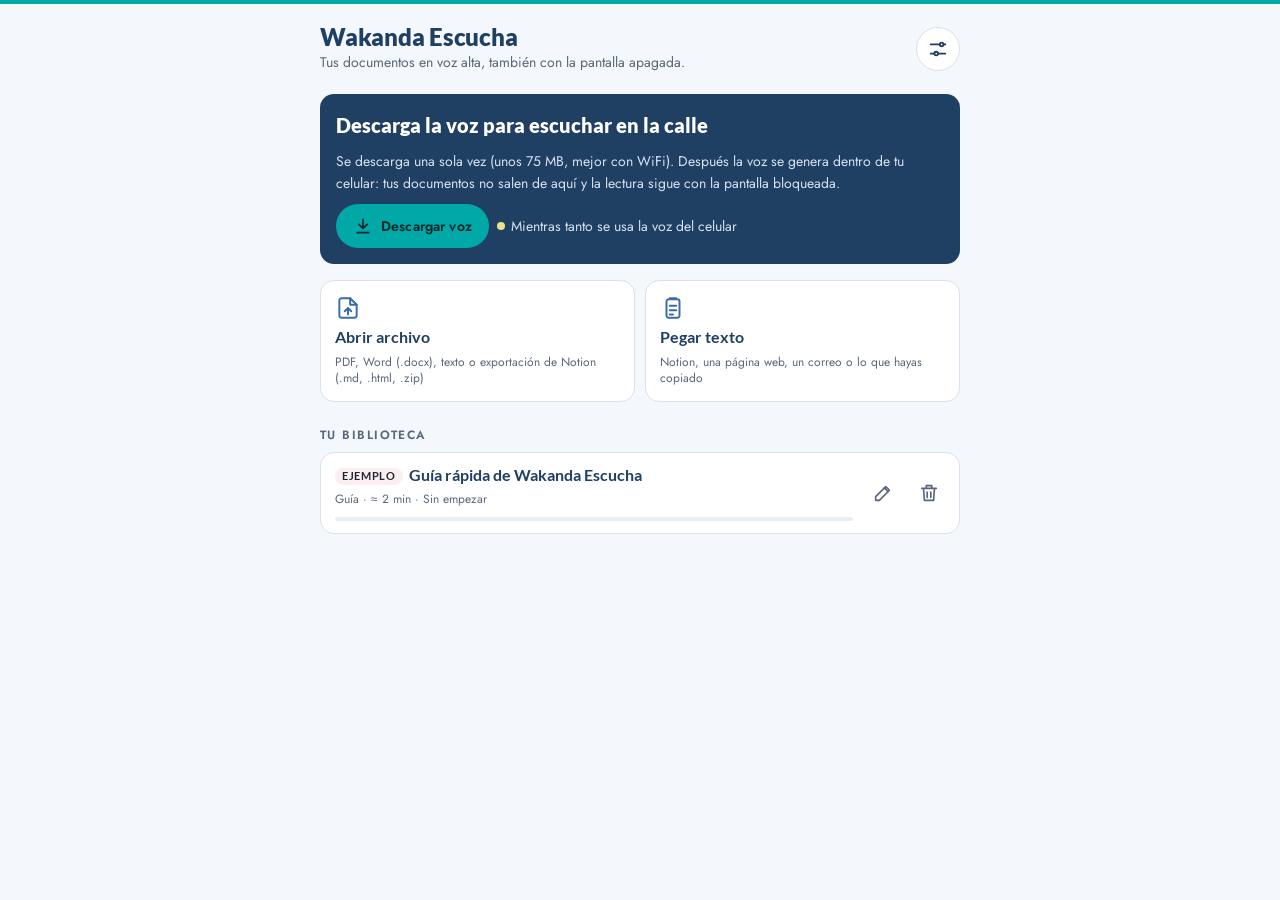
==== index.html @ e3080732 "Cambiar el nombre de los documentos Botón de lápiz en cada documento de la biblioteca y en el título" ====
<!doctype html>
<html lang="es">
<head>
<meta charset="utf-8">
<meta name="viewport" content="width=device-width,initial-scale=1,viewport-fit=cover">
<title>Wakanda Escucha</title>
<meta name="description" content="Escucha en voz alta tus PDF, Word, páginas de Notion y textos, también con la pantalla bloqueada.">
<meta name="theme-color" content="#1f3f63">
<link rel="manifest" href="manifest.webmanifest">
<link rel="icon" href="iconos/favicon-64.png" type="image/png">
<link rel="apple-touch-icon" href="iconos/apple-touch-icon.png">
<meta name="apple-mobile-web-app-capable" content="yes">
<meta name="mobile-web-app-capable" content="yes">
<meta name="apple-mobile-web-app-title" content="Escucha">
<meta name="apple-mobile-web-app-status-bar-style" content="default">
<link rel="stylesheet" href="fuentes/fuentes.css">
<style>:root{padding-top:env(safe-area-inset-top,0px);padding-bottom:env(safe-area-inset-bottom,0px)}body{margin:0}img{max-width:100%}[hidden]{display:none!important}</style>
</head>
<body>
<style>
/* Layout: una sola columna de lectura (máx. 42rem); el reproductor queda fijo abajo como en una app de pódcast,
   y la franja turquesa de 4 px de Wakanda marca el borde superior. */
:root {
  --azul: #3b6ca7;
  --azul-hondo: #1f3f63;
  --turquesa: #00a8a8;
  --rosa: #ecb2c0;
  --arena: #e7e38a;
  --fondo: #f4f7fb;
  --superficie: #ffffff;
  --superficie-2: #e8eef6;
  --texto: #1d2733;
  --texto-2: #586779;
  --titulo: #1f3f63;
  --enlace: #2d5a8a;
  --acento-texto: #00706f;
  --borde: #d8e1ec;
  --resalte: #ede587;
  --resalte-texto: #1d2733;
  --nota: #fbeef1;
  --peligro: #b83227;
  --sobre-marca: #ffffff;
  --sombra: 0 10px 30px rgba(31, 63, 99, 0.14);
  --f-titulo: "Lato", "Helvetica Neue", Arial, sans-serif;
  --f-texto: "Jost", "Century Gothic", "Questrial", "Helvetica Neue", Arial, sans-serif;
  --t-xs: 0.75rem;
  --t-sm: 0.875rem;
  --t-base: 1rem;
  --t-lectura: 1.125rem;
  --t-h3: 1.25rem;
  --t-h2: 1.5rem;
  --t-h1: 2rem;
  --radio: 14px;
}
@media (prefers-color-scheme: dark) {
  :root:not([data-theme="light"]) {
    --azul: #4f80bb;
    --azul-hondo: #0d1826;
    --turquesa: #22bdbd;
    --fondo: #0f1a27;
    --superficie: #172538;
    --superficie-2: #20334b;
    --texto: #e6edf5;
    --texto-2: #9fb1c5;
    --titulo: #c3d3e6;
    --enlace: #9fc0e8;
    --acento-texto: #6fdada;
    --borde: #2a3d56;
    --resalte: #5a5620;
    --resalte-texto: #fffbe0;
    --nota: #3a2630;
    --peligro: #ff8b7d;
    --sombra: 0 10px 30px rgba(0, 0, 0, 0.45);
    color-scheme: dark;
  }
}
:root[data-theme="dark"] {
  --azul: #4f80bb;
  --azul-hondo: #0d1826;
  --turquesa: #22bdbd;
  --fondo: #0f1a27;
  --superficie: #172538;
  --superficie-2: #20334b;
  --texto: #e6edf5;
  --texto-2: #9fb1c5;
  --titulo: #c3d3e6;
  --enlace: #9fc0e8;
  --acento-texto: #6fdada;
  --borde: #2a3d56;
  --resalte: #5a5620;
  --resalte-texto: #fffbe0;
  --nota: #3a2630;
  --peligro: #ff8b7d;
  --sombra: 0 10px 30px rgba(0, 0, 0, 0.45);
  color-scheme: dark;
}

* { box-sizing: border-box; }
[hidden] { display: none !important; }
html, body { min-height: 100%; }
body {
  background: var(--fondo);
  color: var(--texto);
  font-family: var(--f-texto);
  font-size: var(--t-base);
  line-height: 1.55;
  -webkit-text-size-adjust: 100%;
}
button, input, select, textarea { font: inherit; color: inherit; }
button { cursor: pointer; }
:focus-visible { outline: 3px solid var(--turquesa); outline-offset: 2px; }
.franja { height: 4px; background: var(--turquesa); }

.marco { max-width: 42rem; margin: 0 auto; padding-inline: 16px; }

/* Encabezado */
.cabeza { display: flex; align-items: center; gap: 12px; padding-block: 20px 8px; }
.cabeza h1 { margin: 0; font-family: var(--f-titulo); font-weight: 900; font-size: var(--t-h2); color: var(--titulo); letter-spacing: -0.01em; line-height: 1.1; }
.cabeza p { margin: 2px 0 0; color: var(--texto-2); font-size: var(--t-sm); }
.cabeza .crece { flex: 1; min-width: 0; }
.icono-btn { display: inline-grid; place-items: center; width: 44px; height: 44px; border-radius: 50%; border: 1px solid var(--borde); background: var(--superficie); color: var(--titulo); flex: none; }
.icono-btn svg { width: 22px; height: 22px; }

/* Tarjeta de voz */
.voz { margin-block: 12px 4px; padding: 16px; border-radius: var(--radio); background: var(--azul-hondo); color: #ffffff; display: grid; gap: 10px; }
.voz h2 { margin: 0; font-family: var(--f-titulo); font-size: var(--t-h3); font-weight: 900; text-wrap: balance; }
.voz p { margin: 0; color: #d6e2f0; font-size: var(--t-sm); }
.voz .acciones { display: flex; flex-wrap: wrap; gap: 8px; align-items: center; }
.barra { height: 6px; border-radius: 3px; background: rgba(255, 255, 255, 0.18); overflow: hidden; }
.barra > i { display: block; height: 100%; width: 0; background: var(--turquesa); transition: width 0.2s; }
.estado-voz { display: inline-flex; align-items: center; gap: 6px; font-size: var(--t-sm); color: #d6e2f0; }
.punto { width: 8px; height: 8px; border-radius: 50%; background: var(--arena); flex: none; }
.punto.ok { background: #5ee0a0; }

/* Botones */
.btn { display: inline-flex; align-items: center; justify-content: center; gap: 8px; min-height: 44px; padding: 10px 16px; border-radius: 999px; border: 1px solid transparent; font-weight: 600; font-size: var(--t-sm); letter-spacing: 0.01em; }
.btn svg { width: 20px; height: 20px; flex: none; }
.btn-marca { background: var(--turquesa); color: #04282a; }
.btn-azul { background: var(--azul); color: var(--sobre-marca); }
.btn-borde { background: transparent; border-color: var(--borde); color: var(--texto); }
.voz .btn-borde { border-color: rgba(255, 255, 255, 0.35); color: #ffffff; }
.btn-peligro { background: transparent; border-color: var(--peligro); color: var(--peligro); }
.btn[disabled] { opacity: 0.55; cursor: default; }

/* Agregar */
.agregar { display: grid; grid-template-columns: 1fr 1fr; gap: 10px; margin-block: 16px; }
.agregar button { display: grid; gap: 4px; justify-items: start; text-align: left; padding: 14px; border-radius: var(--radio); border: 1px solid var(--borde); background: var(--superficie); min-width: 0; }
.agregar button svg { width: 26px; height: 26px; color: var(--azul); }
.agregar b { font-family: var(--f-titulo); font-size: var(--t-base); color: var(--titulo); }
.agregar span { font-size: var(--t-xs); color: var(--texto-2); line-height: 1.35; }

.rotulo { margin: 24px 0 8px; font-size: var(--t-xs); font-weight: 600; letter-spacing: 0.12em; text-transform: uppercase; color: var(--texto-2); }

/* Biblioteca */
.lista { list-style: none; margin: 0; padding: 0; display: grid; gap: 8px; padding-bottom: 32px; }
.doc { display: grid; grid-template-columns: 1fr auto; align-items: center; gap: 8px; background: var(--superficie); border: 1px solid var(--borde); border-radius: var(--radio); padding: 12px 8px 12px 14px; }
.doc .abrir { display: grid; gap: 4px; text-align: left; background: none; border: 0; padding: 0; min-width: 0; }
.doc .t { font-family: var(--f-titulo); font-weight: 700; color: var(--titulo); font-size: var(--t-base); line-height: 1.3; overflow-wrap: anywhere; }
.doc .m { font-size: var(--t-xs); color: var(--texto-2); font-variant-numeric: tabular-nums; }
.doc .progreso { height: 4px; border-radius: 2px; background: var(--superficie-2); overflow: hidden; margin-top: 4px; }
.doc .progreso > i { display: block; height: 100%; background: var(--turquesa); }
.chip { display: inline-block; font-size: 0.6875rem; font-weight: 600; letter-spacing: 0.06em; text-transform: uppercase; padding: 1px 7px; border-radius: 999px; background: var(--nota); color: var(--texto); margin-right: 6px; vertical-align: 1px; }
.acciones-doc { display: flex; gap: 2px; align-items: center; }
.acciones-doc .icono-btn { border: 0; background: transparent; color: var(--texto-2); }
.acciones-doc .si { font-size: var(--t-xs); padding: 6px 10px; min-height: 36px; }
.vacio { padding: 20px; text-align: center; color: var(--texto-2); border: 1px dashed var(--borde); border-radius: var(--radio); }

/* Lector */
.barra-lector { position: sticky; top: env(safe-area-inset-top, 0px); z-index: 5; background: var(--fondo); display: flex; align-items: center; gap: 8px; padding-block: 8px; border-bottom: 1px solid var(--borde); }
.barra-lector .titulo-doc { flex: 1; min-width: 0; display: flex; align-items: center; gap: 6px; min-height: 44px; padding: 0; border: 0; background: none; text-align: left; font-family: var(--f-titulo); font-weight: 700; font-size: var(--t-base); color: var(--titulo); }
.titulo-doc span { min-width: 0; white-space: nowrap; overflow: hidden; text-overflow: ellipsis; }
.titulo-doc svg { width: 16px; height: 16px; flex: none; color: var(--texto-2); }
.texto { font-size: var(--t-lectura); line-height: 1.75; padding-block: 16px 220px; }
.texto .h { font-family: var(--f-titulo); font-weight: 900; color: var(--titulo); font-size: var(--t-h3); line-height: 1.3; margin: 1.4em 0 0.4em; text-wrap: balance; }
.texto .h:first-child { margin-top: 0.4em; font-size: var(--t-h1); line-height: 1.15; }
.texto .p { margin: 0 0 0.9em; max-width: 65ch; }
.texto .li { margin: 0 0 0.5em; padding-left: 1.4em; position: relative; max-width: 65ch; }
.texto .li::before { content: ""; position: absolute; left: 0.35em; top: 0.75em; width: 6px; height: 6px; border-radius: 50%; background: var(--turquesa); }
.texto .q { margin: 0 0 0.9em; padding-left: 14px; border-left: 3px solid var(--rosa); color: var(--texto-2); max-width: 65ch; }
.or { cursor: pointer; border-radius: 4px; transition: background-color 0.15s; -webkit-box-decoration-break: clone; box-decoration-break: clone; }
.or:hover { background: var(--superficie-2); }
.or.actual { background: var(--resalte); color: var(--resalte-texto); padding: 1px 2px; margin: -1px -2px; }

/* Reproductor */
.reproductor { position: fixed; left: 0; right: 0; bottom: 0; z-index: 10; background: var(--superficie); border-top: 1px solid var(--borde); box-shadow: var(--sombra); padding-bottom: env(safe-area-inset-bottom, 0px); }
.reproductor .avance { height: 4px; background: var(--superficie-2); }
.reproductor .avance > i { display: block; height: 100%; width: 0; background: var(--turquesa); }
.controles { max-width: 42rem; margin: 0 auto; padding: 10px 16px 6px; display: grid; grid-template-columns: 1fr auto auto auto 1fr; align-items: center; gap: 10px; }
.vel { justify-self: start; min-width: 64px; min-height: 40px; border-radius: 999px; border: 1px solid var(--borde); background: transparent; font-weight: 600; font-variant-numeric: tabular-nums; color: var(--texto); }
.salto { width: 48px; height: 48px; border-radius: 50%; border: 0; background: transparent; color: var(--titulo); display: grid; place-items: center; }
.salto svg { width: 28px; height: 28px; }
.play { width: 64px; height: 64px; border-radius: 50%; border: 0; background: var(--azul); color: var(--sobre-marca); display: grid; place-items: center; box-shadow: 0 6px 16px rgba(59, 108, 167, 0.35); }
.play svg { width: 30px; height: 30px; }
.tiempo { justify-self: end; font-size: var(--t-xs); color: var(--texto-2); text-align: right; font-variant-numeric: tabular-nums; line-height: 1.3; }
.aviso-rep { max-width: 42rem; margin: 0 auto; padding: 0 16px 10px; font-size: var(--t-xs); color: var(--texto-2); text-align: center; min-height: 1.2em; }
.aviso-rep b { color: var(--acento-texto); font-weight: 600; }
.preparar { display: flex; flex-wrap: wrap; gap: 8px; align-items: center; justify-content: center; max-width: 42rem; margin: 0 auto; padding: 0 16px 10px; }
.preparar .btn { min-height: 34px; padding: 6px 12px; font-size: var(--t-xs); }

/* Hojas (paneles) */
.velo { position: fixed; inset: 0; z-index: 20; background: rgba(13, 24, 38, 0.55); display: grid; align-items: end; justify-items: center; }
.hoja { width: 100%; max-width: 42rem; max-height: 92vh; overflow: auto; background: var(--superficie); border-radius: 20px 20px 0 0; padding: 20px 16px calc(20px + env(safe-area-inset-bottom, 0px)); box-shadow: var(--sombra); }
@media (min-width: 700px) { .velo { align-items: center; } .hoja { border-radius: 20px; } }
.hoja h2 { margin: 0 0 4px; font-family: var(--f-titulo); font-weight: 900; color: var(--titulo); font-size: var(--t-h2); }
.hoja h3 { margin: 20px 0 8px; font-family: var(--f-titulo); font-weight: 700; color: var(--titulo); font-size: var(--t-base); }
.hoja p { margin: 0 0 10px; color: var(--texto-2); font-size: var(--t-sm); }
.hoja label { display: block; font-size: var(--t-sm); font-weight: 600; margin: 12px 0 6px; }
.hoja input[type="text"], .hoja textarea, .hoja select { width: 100%; padding: 12px; border-radius: 10px; border: 1px solid var(--borde); background: var(--fondo); }
.hoja textarea { min-height: 38vh; resize: vertical; line-height: 1.5; }
.fila { display: flex; flex-wrap: wrap; gap: 8px; margin-top: 16px; justify-content: flex-end; }
.hoja .opcion { display: grid; grid-template-columns: auto 1fr; gap: 4px 12px; align-items: start; padding: 12px; border: 1px solid var(--borde); border-radius: 12px; margin: 0 0 8px; font-weight: 400; }
.opcion input { margin-top: 4px; width: 20px; height: 20px; accent-color: var(--azul); }
.opcion b { font-weight: 600; }
.opcion small { display: block; grid-column: 2; color: var(--texto-2); font-size: var(--t-xs); }
.opcion .acciones-voz { grid-column: 2; display: flex; flex-wrap: wrap; gap: 6px; margin-top: 6px; }
.opcion .acciones-voz .btn { min-height: 34px; padding: 6px 12px; font-size: var(--t-xs); }
.ayuda { background: var(--nota); border-radius: 12px; padding: 12px 14px; font-size: var(--t-sm); color: var(--texto); }
.ayuda p { color: var(--texto); }

/* Avisos */
.toast { position: fixed; left: 50%; transform: translateX(-50%); bottom: calc(24px + env(safe-area-inset-bottom, 0px)); z-index: 30; max-width: min(92vw, 30rem); background: var(--titulo); color: var(--fondo); padding: 10px 16px; border-radius: 12px; font-size: var(--t-sm); box-shadow: var(--sombra); }
.cargando { position: fixed; inset: 0; z-index: 25; display: grid; place-items: center; background: rgba(13, 24, 38, 0.45); }
.cargando div { background: var(--superficie); padding: 18px 22px; border-radius: 14px; display: flex; gap: 12px; align-items: center; box-shadow: var(--sombra); max-width: 90vw; }
.giro { width: 22px; height: 22px; border-radius: 50%; border: 3px solid var(--superficie-2); border-top-color: var(--turquesa); animation: giro 0.9s linear infinite; flex: none; }
@keyframes giro { to { transform: rotate(360deg); } }
@media (prefers-reduced-motion: reduce) { .giro { animation-duration: 3s; } .or, .barra > i { transition: none; } }
.con-reproductor .toast { bottom: calc(160px + env(safe-area-inset-bottom, 0px)); }
@media (max-width: 380px) { .agregar { grid-template-columns: 1fr; } .controles { gap: 4px; } }
</style>

<div class="franja"></div>

<main id="vista-biblioteca" class="marco">
  <header class="cabeza">
    <div class="crece">
      <h1>Wakanda Escucha</h1>
      <p>Tus documentos en voz alta, también con la pantalla apagada.</p>
    </div>
    <button class="icono-btn" id="btn-ajustes" aria-label="Ajustes">
      <svg viewBox="0 0 24 24" fill="none" stroke="currentColor" stroke-width="2" stroke-linecap="round" stroke-linejoin="round"><path d="M4 7h10M18 7h2M4 17h4M12 17h8"/><circle cx="16" cy="7" r="2"/><circle cx="10" cy="17" r="2"/></svg>
    </button>
  </header>

  <section class="voz" id="tarjeta-voz" aria-live="polite">
    <h2 id="voz-titulo">Descarga la voz para escuchar en la calle</h2>
    <p id="voz-texto">Se descarga una sola vez (unos 75 MB, mejor con WiFi). Después la voz se genera dentro de tu celular: tus documentos no salen de aquí y la lectura sigue con la pantalla bloqueada.</p>
    <div class="barra" id="voz-barra" hidden><i></i></div>
    <div class="acciones">
      <button class="btn btn-marca" id="btn-descargar-voz">
        <svg viewBox="0 0 24 24" fill="none" stroke="currentColor" stroke-width="2" stroke-linecap="round" stroke-linejoin="round"><path d="M12 4v11M7 10l5 5 5-5M5 20h14"/></svg>
        <span>Descargar voz</span>
      </button>
      <span class="estado-voz" id="voz-estado"><i class="punto"></i><span>Mientras tanto se usa la voz del celular</span></span>
    </div>
  </section>

  <div class="agregar">
    <button id="btn-archivo">
      <svg viewBox="0 0 24 24" fill="none" stroke="currentColor" stroke-width="1.8" stroke-linecap="round" stroke-linejoin="round"><path d="M14 3H6a2 2 0 0 0-2 2v14a2 2 0 0 0 2 2h12a2 2 0 0 0 2-2V9z"/><path d="M14 3v6h6M12 18v-6M9 15l3-3 3 3"/></svg>
      <b>Abrir archivo</b>
      <span>PDF, Word (.docx), texto o exportación de Notion (.md, .html, .zip)</span>
    </button>
    <button id="btn-pegar">
      <svg viewBox="0 0 24 24" fill="none" stroke="currentColor" stroke-width="1.8" stroke-linecap="round" stroke-linejoin="round"><rect x="6" y="4" width="12" height="17" rx="2"/><path d="M9 4V3h6v1M9 10h6M9 14h6M9 18h3"/></svg>
      <b>Pegar texto</b>
      <span>Notion, una página web, un correo o lo que hayas copiado</span>
    </button>
  </div>
  <input type="file" id="entrada-archivo" hidden multiple accept=".pdf,.docx,.txt,.md,.markdown,.html,.htm,.zip,application/pdf,application/vnd.openxmlformats-officedocument.wordprocessingml.document,text/plain,text/markdown,text/html,application/zip">

  <h2 class="rotulo">Tu biblioteca</h2>
  <ul class="lista" id="lista"></ul>
</main>

<main id="vista-lector" class="marco" hidden>
  <div class="barra-lector">
    <button class="icono-btn" id="btn-volver" aria-label="Volver a la biblioteca">
      <svg viewBox="0 0 24 24" fill="none" stroke="currentColor" stroke-width="2" stroke-linecap="round" stroke-linejoin="round"><path d="M15 18l-6-6 6-6"/></svg>
    </button>
    <button class="titulo-doc" id="btn-titulo-doc" aria-label="Cambiar el nombre del documento"><span id="titulo-doc"></span><svg viewBox="0 0 24 24" fill="none" stroke="currentColor" stroke-width="1.8" stroke-linecap="round" stroke-linejoin="round"><path d="M4 20h4L19 9l-4-4L4 16z"/><path d="M13.5 6.5l4 4"/></svg></button>
    <button class="icono-btn" id="btn-ajustes-2" aria-label="Ajustes">
      <svg viewBox="0 0 24 24" fill="none" stroke="currentColor" stroke-width="2" stroke-linecap="round" stroke-linejoin="round"><path d="M4 7h10M18 7h2M4 17h4M12 17h8"/><circle cx="16" cy="7" r="2"/><circle cx="10" cy="17" r="2"/></svg>
    </button>
  </div>
  <article class="texto" id="texto"></article>
</main>

<div class="reproductor" id="reproductor" hidden>
  <div class="avance"><i id="avance"></i></div>
  <div class="controles">
    <button class="vel" id="btn-vel" aria-label="Cambiar velocidad">1×</button>
    <button class="salto" id="btn-atras" aria-label="Frase anterior">
      <svg viewBox="0 0 24 24" fill="currentColor"><path d="M6 5h2v14H6zM20 5v14L9 12z"/></svg>
    </button>
    <button class="play" id="btn-play" aria-label="Reproducir">
      <svg id="ico-play" viewBox="0 0 24 24" fill="currentColor"><path d="M8 5v14l11-7z"/></svg>
      <svg id="ico-pausa" viewBox="0 0 24 24" fill="currentColor" hidden><path d="M7 5h4v14H7zM13 5h4v14h-4z"/></svg>
    </button>
    <button class="salto" id="btn-adelante" aria-label="Frase siguiente">
      <svg viewBox="0 0 24 24" fill="currentColor"><path d="M16 5h2v14h-2zM4 5v14l11-7z"/></svg>
    </button>
    <div class="tiempo" id="tiempo"></div>
  </div>
  <div class="preparar" id="zona-preparar">
    <button class="btn btn-borde" id="btn-preparar">Preparar audio completo</button>
  </div>
  <div class="aviso-rep" id="aviso-rep"></div>
</div>

<div class="velo" id="hoja-nombre" hidden>
  <div class="hoja" role="dialog" aria-modal="true" aria-labelledby="nombre-titulo">
    <h2 id="nombre-titulo">Cambiar nombre</h2>
    <p>Ponle un nombre que te ayude a reconocerlo en la biblioteca.</p>
    <form id="form-nombre">
      <label for="nombre-nuevo">Nombre</label>
      <input type="text" id="nombre-nuevo" maxlength="140" autocomplete="off" enterkeyhint="done">
      <div class="fila">
        <button type="button" class="btn btn-borde" id="nombre-cancelar">Cancelar</button>
        <button type="submit" class="btn btn-azul">Guardar nombre</button>
      </div>
    </form>
  </div>
</div>

<div class="velo" id="hoja-pegar" hidden>
  <div class="hoja" role="dialog" aria-modal="true" aria-labelledby="pegar-titulo">
    <h2 id="pegar-titulo">Pegar texto</h2>
    <p>Copia el contenido (de Notion, una página web o un correo) y pégalo aquí. Si copias desde Notion se conservan los títulos y las listas.</p>
    <label for="pegar-nombre">Nombre</label>
    <input type="text" id="pegar-nombre" placeholder="Por ejemplo: Propuesta hotel Cartagena" autocomplete="off">
    <label for="pegar-area">Texto</label>
    <textarea id="pegar-area" placeholder="Pega aquí el texto"></textarea>
    <div class="fila">
      <button class="btn btn-borde" id="pegar-cancelar">Cancelar</button>
      <button class="btn btn-azul" id="pegar-guardar">Guardar y escuchar</button>
    </div>
  </div>
</div>

<div class="velo" id="hoja-ajustes" hidden>
  <div class="hoja" role="dialog" aria-modal="true" aria-labelledby="ajustes-titulo">
    <h2 id="ajustes-titulo">Ajustes</h2>
    <h3>Voz</h3>
    <div id="opciones-voz"></div>
    <div id="bloque-voz-celular">
      <label for="sel-voz-celular">Voz del celular</label>
      <select id="sel-voz-celular"></select>
      <p>La voz del celular no necesita descarga, pero en muchos teléfonos se detiene al bloquear la pantalla.</p>
    </div>
    <h3>Pantalla</h3>
    <label class="opcion" for="chk-pantalla">
      <input type="checkbox" id="chk-pantalla">
      <b>Mantener la pantalla encendida mientras escucho</b>
      <small>Útil con la voz del celular. Con la voz Wakanda no hace falta.</small>
    </label>
    <h3>Espacio</h3>
    <p id="info-espacio">Calculando…</p>
    <button class="btn btn-borde" id="btn-borrar-audios">Borrar audios generados</button>
    <h3>Con la pantalla apagada</h3>
    <div class="ayuda">
      <p>Con la voz Wakanda, dale reproducir y bloquea el celular: la lectura sigue y la controlas desde la pantalla de bloqueo o los audífonos.</p>
      <p>Si el documento es largo y vas a salir, toca «Preparar audio completo» antes. Así todo queda generado y guardado en el celular.</p>
    </div>
    <div class="fila">
      <button class="btn btn-azul" id="ajustes-cerrar">Listo</button>
    </div>
  </div>
</div>

<div class="cargando" id="cargando" hidden><div><span class="giro"></span><span id="cargando-texto">Leyendo archivo…</span></div></div>
<div class="toast" id="toast" role="status" hidden></div>
<audio id="audio" preload="auto" playsinline></audio>

<script>
'use strict';
// ───────────────────────── Utilidades ─────────────────────────
const $ = (id) => document.getElementById(id);
const esperarFrame = () => new Promise((r) => setTimeout(r, 0));
let temporizadorToast = 0;
function avisar(texto, ms = 4200) {
  const t = $('toast');
  t.textContent = texto;
  t.hidden = false;
  clearTimeout(temporizadorToast);
  temporizadorToast = setTimeout(() => { t.hidden = true; }, ms);
}
function cargando(texto) {
  $('cargando').hidden = !texto;
  if (texto) $('cargando-texto').textContent = texto;
}
const local = {
  leer(k, d) { try { const v = localStorage.getItem('we:' + k); return v == null ? d : JSON.parse(v); } catch (e) { return d; } },
  guardar(k, v) { try { localStorage.setItem('we:' + k, JSON.stringify(v)); } catch (e) {} },
};
function hash(s) { let h = 2166136261; for (let i = 0; i < s.length; i++) { h ^= s.charCodeAt(i); h = Math.imul(h, 16777619); } return (h >>> 0).toString(36); }
function nuevoId() { return 'd' + Date.now().toString(36) + Math.random().toString(36).slice(2, 7); }
function minutos(seg) {
  if (!isFinite(seg) || seg <= 0) return '';
  const m = Math.round(seg / 60);
  if (m < 1) return 'menos de 1 min';
  if (m < 60) return m + ' min';
  const h = Math.floor(m / 60), r = m % 60;
  return h + ' h' + (r ? ' ' + r + ' min' : '');
}
function numero(n, dec = 1) { return n.toLocaleString('es-CO', { maximumFractionDigits: dec }); }

// ───────────────────────── Almacenamiento (IndexedDB con respaldo en memoria) ─────────────────────────
const BD = (() => {
  let promesa = null;
  const memoria = { docs: new Map(), voces: new Map(), audio: new Map() };
  let enMemoria = false;
  function abrir() {
    if (!promesa) {
      promesa = new Promise((res, rej) => {
        try {
          const r = indexedDB.open('wakanda-escucha', 1);
          r.onupgradeneeded = () => {
            const d = r.result;
            d.createObjectStore('docs', { keyPath: 'id' });
            d.createObjectStore('voces');
            d.createObjectStore('audio');
          };
          r.onsuccess = () => res(r.result);
          r.onerror = () => rej(r.error);
          r.onblocked = () => rej(new Error('bloqueado'));
        } catch (e) { rej(e); }
      }).catch(() => { enMemoria = true; return null; });
    }
    return promesa;
  }
  async function op(almacen, modo, fn) {
    const d = await abrir();
    if (!d) return fn(null, memoria[almacen]);
    return new Promise((res, rej) => {
      let t;
      try { t = d.transaction(almacen, modo); } catch (e) { rej(e); return; }
      const r = fn(t.objectStore(almacen));
      t.oncomplete = () => res(r && typeof r === 'object' && 'result' in r ? r.result : undefined);
      t.onerror = () => rej(t.error);
      t.onabort = () => rej(t.error || new Error('abortado'));
    });
  }
  const enRango = (k, desde, hasta) => k >= desde && k <= hasta;
  return {
    get enMemoria() { return enMemoria; },
    leer: (a, k) => op(a, 'readonly', (s, m) => (s ? s.get(k) : { result: m.get(k) })),
    guardar: (a, v, k) => op(a, 'readwrite', (s, m) => {
      if (s) return k === undefined ? s.put(v) : s.put(v, k);
      m.set(k === undefined ? v.id : k, v);
    }),
    borrar: (a, k) => op(a, 'readwrite', (s, m) => (s ? s.delete(k) : m.delete(k))),
    todos: (a) => op(a, 'readonly', (s, m) => (s ? s.getAll() : { result: [...m.values()] })),
    claves: (a, desde, hasta) => op(a, 'readonly', (s, m) =>
      s ? s.getAllKeys(IDBKeyRange.bound(desde, hasta)) : { result: [...m.keys()].filter((k) => enRango(k, desde, hasta)) }),
    borrarRango: (a, desde, hasta) => op(a, 'readwrite', (s, m) => {
      if (s) return s.delete(IDBKeyRange.bound(desde, hasta));
      for (const k of [...m.keys()]) if (enRango(k, desde, hasta)) m.delete(k);
    }),
    vaciar: (a) => op(a, 'readwrite', (s, m) => (s ? s.clear() : m.clear())),
  };
})();

// ───────────────────────── Librerías bajo demanda ─────────────────────────
const LIBS = {
  pdf: 'lib/pdfjs-dist@3.11.174/build/pdf.min.js',
  pdfWorker: 'lib/pdfjs-dist@3.11.174/build/pdf.worker.min.js',
  mammoth: 'lib/mammoth@1.6.0/mammoth.browser.min.js',
  jszip: 'lib/jszip@3.10.1/dist/jszip.min.js',
};
const cargadas = {};
function cargarScript(url) {
  if (!cargadas[url]) {
    cargadas[url] = new Promise((res, rej) => {
      const s = document.createElement('script');
      s.src = url;
      s.onload = res;
      s.onerror = () => { delete cargadas[url]; rej(new Error('No se pudo cargar una pieza de la app. Revisa tu conexión e inténtalo de nuevo.')); };
      document.head.appendChild(s);
    });
  }
  return cargadas[url];
}

// ───────────────────────── Texto → bloques ─────────────────────────
// Un bloque es {t: 'h' (título) | 'p' (párrafo) | 'li' (lista) | 'q' (cita), x: texto}
const limpiar = (s) => s.replace(/[   ]/g, ' ').replace(/[ \t\r\f\v]+/g, ' ').replace(/ *\n */g, '\n').trim();
const tieneLetras = (s) => /[\p{L}\p{N}]/u.test(s);

const BLOQUES = new Set(['address', 'article', 'aside', 'blockquote', 'details', 'dialog', 'dd', 'div', 'dl', 'dt', 'fieldset', 'figcaption', 'figure', 'footer', 'form', 'h1', 'h2', 'h3', 'h4', 'h5', 'h6', 'header', 'hr', 'li', 'main', 'nav', 'ol', 'p', 'pre', 'section', 'summary', 'table', 'tbody', 'thead', 'tfoot', 'tr', 'td', 'th', 'ul', 'caption']);
const SELECTOR_BLOQUES = [...BLOQUES].join(',');

function bloquesDesdeHTML(html) {
  const doc = new DOMParser().parseFromString(html, 'text/html');
  doc.querySelectorAll('script,style,noscript,template,svg,canvas,nav,form,button,iframe,object,embed,select,input,textarea,img,video,audio,[aria-hidden="true"],[hidden]').forEach((n) => n.remove());
  doc.querySelectorAll('br').forEach((b) => b.replaceWith('\n'));
  const raiz = doc.querySelector('article .page-body') || doc.querySelector('article') || doc.querySelector('main') || doc.body;
  const sinRuido = raiz === doc.body;
  if (sinRuido) doc.querySelectorAll('body > header, body > footer, body > aside').forEach((n) => n.remove());
  const salida = [];
  const notionTitulo = doc.querySelector('article header .page-title, h1.page-title');
  if (notionTitulo && tieneLetras(notionTitulo.textContent)) salida.push({ t: 'h', x: limpiar(notionTitulo.textContent) });

  function agregar(t, x) {
    for (const linea of limpiar(x).split('\n')) {
      const l = linea.trim();
      if (l && tieneLetras(l)) salida.push({ t, x: l });
    }
  }
  function recorrer(el, tipo) {
    let enLinea = '';
    const soltar = () => { if (enLinea.trim()) agregar(tipo, enLinea); enLinea = ''; };
    for (const n of el.childNodes) {
      if (n.nodeType === 3) { enLinea += n.nodeValue; continue; }
      if (n.nodeType !== 1) continue;
      const tag = n.localName;
      if (!BLOQUES.has(tag)) {
        if (n.querySelector(SELECTOR_BLOQUES)) { soltar(); recorrer(n, tipo); } else enLinea += n.textContent;
        continue;
      }
      soltar();
      if (notionTitulo && (n === notionTitulo || n.contains(notionTitulo))) continue;
      if (/^h[1-6]$/.test(tag) || tag === 'summary' || tag === 'caption') agregar('h', n.textContent);
      else if (tag === 'tr') {
        const celdas = [...n.children].map((c) => limpiar(c.textContent).replace(/\n/g, ' ')).filter(tieneLetras);
        if (celdas.length) agregar('p', celdas.join(', ') + '.');
      } else if (tag === 'li') recorrer(n, 'li');
      else if (tag === 'blockquote') recorrer(n, 'q');
      else if (tag === 'hr') continue;
      else if (n.querySelector(SELECTOR_BLOQUES)) recorrer(n, tipo);
      else agregar(tipo === 'li' || tipo === 'q' ? tipo : 'p', n.textContent);
    }
    soltar();
  }
  recorrer(raiz, 'p');
  return salida;
}

function limpiarMarkdownEnLinea(s) {
  return s
    .replace(/!\[[^\]]*\]\([^)]*\)/g, ' ')
    .replace(/\[([^\]]+)\]\([^)]*\)/g, '$1')
    .replace(/<https?:[^>]+>/g, ' ')
    .replace(/<\/?[a-zA-Z][^>]*>/g, ' ')
    .replace(/(\*\*|__)(.+?)\1/g, '$2')
    .replace(/(^|[\s(])[*_](\S[^*_]*?)[*_](?=[\s).,;:!?]|$)/g, '$1$2')
    .replace(/`([^`]+)`/g, '$1')
    .replace(/~~(.+?)~~/g, '$1')
    .replace(/\[\^?\d+\]/g, '');
}

// Para texto pegado: cada salto de línea suele ser un bloque (así copia Notion),
// salvo que el texto venga cortado a ancho fijo (líneas largas sin puntuación final).
function pareceCortadoAAncho(lineas) {
  const utiles = lineas.filter((l) => l.trim());
  if (utiles.length < 4) return false;
  const cortadas = utiles.filter((l) => l.length >= 55 && l.length <= 100 && !/[.:;!?…)"»]$/.test(l.trim()));
  return cortadas.length / utiles.length >= 0.5;
}

function bloquesDesdeMarkdown(md, { saltoEsBloque = false } = {}) {
  const lineas = md.replace(/\r\n?/g, '\n').split('\n');
  const unir = !saltoEsBloque || pareceCortadoAAncho(lineas);
  const salida = [];
  let parrafo = [];
  let enCodigo = false;
  const soltar = () => {
    if (parrafo.length) {
      const x = limpiarMarkdownEnLinea(parrafo.join(' ').replace(/(\p{L})- (\p{Ll})/gu, '$1$2'));
      if (tieneLetras(x)) salida.push({ t: 'p', x: limpiar(x) });
    }
    parrafo = [];
  };
  const poner = (t, x) => { x = limpiar(limpiarMarkdownEnLinea(x)); if (tieneLetras(x)) salida.push({ t, x }); };
  for (const crudo of lineas) {
    const l = crudo.replace(/\t/g, '    ');
    if (/^\s*(```|~~~)/.test(l)) { soltar(); enCodigo = !enCodigo; continue; }
    if (enCodigo) continue;
    if (!l.trim()) { soltar(); continue; }
    let m;
    if ((m = l.match(/^\s{0,3}(#{1,6})\s+(.*?)\s*#*\s*$/))) { soltar(); poner('h', m[2]); continue; }
    if (/^\s*([-*_])(\s*\1){2,}\s*$/.test(l)) { soltar(); continue; }
    if (/^\s*\|?\s*:?-{2,}:?\s*(\|\s*:?-{2,}:?\s*)+\|?\s*$/.test(l)) continue;
    if ((m = l.match(/^\s*\|(.*)\|\s*$/))) {
      soltar();
      const celdas = m[1].split('|').map((c) => limpiarMarkdownEnLinea(c).trim()).filter(tieneLetras);
      if (celdas.length) poner('p', celdas.join(', ') + '.');
      continue;
    }
    if ((m = l.match(/^\s*(?:[-*+•▪◦●–]|\d{1,3}[.)])\s+(?:\[[ xX]\]\s+)?(.*)$/))) { soltar(); poner('li', m[1]); continue; }
    if ((m = l.match(/^\s*>\s?(.*)$/))) { soltar(); poner('q', m[1]); continue; }
    if (unir) parrafo.push(l.trim());
    else { soltar(); poner('p', l); }
  }
  soltar();
  return salida;
}

// Encabezados y pies que se repiten idénticos en cada página, y los números de página, no se leen.
const NUMERO_PAGINA = /^[-–—\s]*(p[áa]g(ina)?\.?|page)?\s*\d{1,4}\s*((de|of|\/)\s*\d{1,4})?[-–—\s]*$/i;
const MENCIONA_PAGINA = /p[áa]g(ina)?\.?\s*\d|page\s*\d|\b\d{1,4}\s*(de|of|\/)\s*\d{1,4}\s*$/i;
function quitarEncabezadosRepetidos(paginas) {
  const bordes = (lineas) => [...new Set([...lineas.slice(0, 2), ...lineas.slice(-2)])];
  const exacta = new Map(), parecida = new Map();
  const normal = (t) => t.toLowerCase().replace(/\d+/g, '#').replace(/\s+/g, ' ').trim();
  for (const lineas of paginas) {
    const vistas = new Set(), vistasN = new Set();
    for (const l of bordes(lineas)) { vistas.add(l.texto); vistasN.add(normal(l.texto)); }
    for (const k of vistas) exacta.set(k, (exacta.get(k) || 0) + 1);
    for (const k of vistasN) parecida.set(k, (parecida.get(k) || 0) + 1);
  }
  const umbral = Math.max(2, Math.ceil(paginas.length * 0.5));
  return paginas.map((lineas) => lineas.filter((l, i) => {
    const enBorde = i < 2 || i >= lineas.length - 2;
    if (!enBorde) return true;
    if (NUMERO_PAGINA.test(l.texto)) return false;
    if (paginas.length >= 3 && (exacta.get(l.texto) || 0) >= umbral) return false;
    if (paginas.length >= 3 && MENCIONA_PAGINA.test(l.texto) && (parecida.get(normal(l.texto)) || 0) >= umbral) return false;
    return true;
  }));
}

async function bloquesDesdePDF(buffer, progreso) {
  await cargarScript(LIBS.pdf);
  const pdfjs = window.pdfjsLib;
  pdfjs.GlobalWorkerOptions.workerSrc = LIBS.pdfWorker;
  const pdf = await pdfjs.getDocument({ data: new Uint8Array(buffer), isEvalSupported: false, disableFontFace: true, useSystemFonts: false }).promise;
  const paginas = [];
  for (let p = 1; p <= pdf.numPages; p++) {
    progreso && progreso(`Leyendo página ${p} de ${pdf.numPages}…`);
    const pagina = await pdf.getPage(p);
    const contenido = await pagina.getTextContent();
    const lineas = [];
    let actual = null;
    for (const it of contenido.items) {
      if (!('str' in it)) continue;
      const [, , c, d, x, y] = it.transform;
      const alto = Math.hypot(c, d) || it.height || 10;
      if (!it.str) { if (it.hasEOL) actual = null; continue; }
      if (!actual || Math.abs(y - actual.y) > alto * 0.6) {
        actual = { y, x, alto, texto: '', finX: x };
        lineas.push(actual);
      } else if (x > actual.finX + alto * 0.12 && !/\s$/.test(actual.texto) && !/^\s/.test(it.str)) {
        actual.texto += ' ';
      }
      actual.texto += it.str;
      actual.finX = x + (it.width || 0);
      actual.alto = Math.max(actual.alto, alto);
      if (it.hasEOL) actual = null;
    }
    paginas.push(lineas.map((l) => ({ ...l, texto: limpiar(l.texto) })).filter((l) => l.texto && tieneLetras(l.texto)));
    pagina.cleanup();
  }
  const limpias = quitarEncabezadosRepetidos(paginas);
  const altos = limpias.flat().flatMap((l) => Array(Math.min(20, Math.ceil(l.texto.length / 10))).fill(Math.round(l.alto * 2) / 2)).sort((a, b) => a - b);
  const altoCuerpo = altos.length ? altos[Math.floor(altos.length / 2)] : 10;
  const salida = [];
  let bloque = null;
  const cerrar = () => { if (bloque && tieneLetras(bloque.x)) salida.push({ t: bloque.t, x: limpiar(bloque.x) }); bloque = null; };
  for (const lineas of limpias) {
    let previa = null;
    for (const l of lineas) {
      const esTitulo = l.alto >= altoCuerpo * 1.22 && l.texto.length < 140;
      const vineta = l.texto.match(/^([•▪◦●■□➢►\-–]|\d{1,2}[.)])\s+(.*)$/);
      const salto = previa ? previa.y - l.y : 0;
      const separado = !previa || salto < 0 || salto > Math.max(previa.alto, l.alto) * 1.75;
      if (esTitulo) {
        if (bloque && bloque.t === 'h' && !separado && bloque.x.length < 140) { bloque.x += ' ' + l.texto; }
        else { cerrar(); bloque = { t: 'h', x: l.texto }; }
      } else if (vineta) {
        cerrar(); bloque = { t: 'li', x: vineta[2] };
      } else if (!bloque || bloque.t === 'h' || separado) {
        const continua = bloque && bloque.t !== 'h' && !previa && !/[.:;!?…]$/.test(bloque.x) && /^\p{Ll}/u.test(l.texto);
        if (continua) bloque.x += ' ' + l.texto;
        else { cerrar(); bloque = { t: 'p', x: l.texto }; }
      } else if (/\p{L}-$/u.test(bloque.x) && /^\p{Ll}/u.test(l.texto)) {
        bloque.x = bloque.x.slice(0, -1) + l.texto;
      } else {
        bloque.x += ' ' + l.texto;
      }
      previa = l;
    }
  }
  cerrar();
  return { bloques: salida, paginas: pdf.numPages };
}

async function bloquesDesdeDOCX(buffer) {
  await cargarScript(LIBS.mammoth);
  const r = await window.mammoth.convertToHtml({ arrayBuffer: buffer });
  return bloquesDesdeHTML(r.value);
}

// Los nombres que exporta Notion terminan en un identificador de 32 caracteres.
function nombreBonito(nombre) {
  return nombre.replace(/^.*\//, '').replace(/\.[^.]+$/, '').replace(/\s+[0-9a-f]{32}$/i, '').replace(/[_]+/g, ' ').trim() || 'Documento';
}

async function documentosDesdeZip(buffer, profundidad = 0) {
  await cargarScript(LIBS.jszip);
  const zip = await window.JSZip.loadAsync(buffer);
  const docs = [];
  const archivos = Object.values(zip.files).filter((f) => !f.dir && !/(^|\/)(__MACOSX|\.)/.test(f.name));
  archivos.sort((a, b) => a.name.split('/').length - b.name.split('/').length || a.name.localeCompare(b.name));
  for (const f of archivos) {
    const ext = (f.name.match(/\.([a-z0-9]+)$/i) || [])[1]?.toLowerCase();
    try {
      if (ext === 'zip' && profundidad < 2) docs.push(...await documentosDesdeZip(await f.async('arraybuffer'), profundidad + 1));
      else if (ext === 'md' || ext === 'markdown') docs.push({ titulo: nombreBonito(f.name), origen: 'Notion', bloques: bloquesDesdeMarkdown(await f.async('string')) });
      else if (ext === 'html' || ext === 'htm') docs.push({ titulo: nombreBonito(f.name), origen: 'Notion', bloques: bloquesDesdeHTML(await f.async('string')) });
      else if (ext === 'txt') docs.push({ titulo: nombreBonito(f.name), origen: 'Texto', bloques: bloquesDesdeMarkdown(await f.async('string'), { saltoEsBloque: true }) });
      else if (ext === 'pdf') { const r = await bloquesDesdePDF(await f.async('arraybuffer')); docs.push({ titulo: nombreBonito(f.name), origen: 'PDF', bloques: r.bloques, detalle: r.paginas + ' págs.' }); }
      else if (ext === 'docx') docs.push({ titulo: nombreBonito(f.name), origen: 'Word', bloques: await bloquesDesdeDOCX(await f.async('arraybuffer')) });
    } catch (e) { console.warn('No se pudo leer', f.name, e); }
  }
  return docs.filter((d) => d.bloques.length);
}

// ───────────────────────── Bloques → frases ─────────────────────────
const segmentador = typeof Intl !== 'undefined' && Intl.Segmenter ? new Intl.Segmenter('es', { granularity: 'sentence' }) : null;
const ABREVIATURAS = /(?:^|\s)(sr|sra|srta|dr|dra|lic|ing|arq|prof|av|cra|cl|no|núm|num|art|pág|págs|tel|cel|aprox|etc|ej|vs|ud|uds|dto|depto|mín|máx|hrs?|min|p\.\s?m|a\.\s?m|ee\.\s?uu|s\.\s?a\.\s?s|s\.\s?a|ltda|vol|cap)\.$/i;
function dividirLarga(frase, max = 260) {
  const partes = [];
  let resto = frase;
  while (resto.length > max) {
    const ventana = resto.slice(0, max);
    let corte = Math.max(ventana.lastIndexOf('; '), ventana.lastIndexOf(': '));
    if (corte < 80) corte = ventana.lastIndexOf(', ');
    if (corte < 80) corte = ventana.lastIndexOf(' ');
    if (corte < 40) corte = max;
    partes.push(resto.slice(0, corte + 1).trim());
    resto = resto.slice(corte + 1).trim();
  }
  if (resto) partes.push(resto);
  return partes;
}
function frasesDe(texto) {
  const salida = [];
  for (const linea of texto.split(/\n+/)) {
    let trozos = segmentador ? [...segmentador.segment(linea)].map((s) => s.segment) : linea.match(/[^.!?…]+(?:[.!?…]+["»”')\]]*|$)\s*/g) || [linea];
    const unidas = [];
    for (const t of trozos) {
      const previa = unidas[unidas.length - 1];
      const p = previa === undefined ? '' : previa.trim();
      if (previa !== undefined && (ABREVIATURAS.test(p) || /(^|\s)\p{L}\.$/u.test(p) || p.length < 4 || !tieneLetras(t))) unidas[unidas.length - 1] = previa + t;
      else unidas.push(t);
    }
    for (const u of unidas) for (const p of dividirLarga(u.trim())) if (tieneLetras(p)) salida.push(p);
  }
  return salida;
}

// ───────────────────────── Texto para decir en voz alta ─────────────────────────
const MESES = ['', 'enero', 'febrero', 'marzo', 'abril', 'mayo', 'junio', 'julio', 'agosto', 'septiembre', 'octubre', 'noviembre', 'diciembre'];
const NUM = '(\\d[\\d.,]*)';
function paraDecir(t) {
  return t
    .replace(/[\p{Extended_Pictographic}\u{1F1E6}-\u{1F1FF}️‍⃣]/gu, ' ')
    .replace(/https?:\/\/(?:www\.)?([^\/\s?#]+)\S*/gi, '$1')
    .replace(/\bwww\.([^\/\s?#]+)\S*/gi, '$1')
    .replace(/\b(\d{1,2})\/(\d{1,2})\/(\d{2,4})\b/g, (m, d, mes, a) => {
      const n = +mes;
      if (n < 1 || n > 12 || +d < 1 || +d > 31) return m;
      return `${+d} de ${MESES[n]} de ${a.length === 2 ? '20' + a : a}`;
    })
    .replace(new RegExp('\\b(?:USD|US\\$|U\\$S)\\s?' + NUM, 'gi'), '$1 dólares')
    .replace(new RegExp(NUM + '\\s?(?:USD|US\\$)', 'gi'), '$1 dólares')
    .replace(new RegExp('\\bCOP\\s?\\$?\\s?' + NUM, 'gi'), '$1 pesos')
    .replace(new RegExp(NUM + '\\s?COP\\b', 'gi'), '$1 pesos')
    .replace(new RegExp('€\\s?' + NUM, 'g'), '$1 euros')
    .replace(new RegExp(NUM + '\\s?€', 'g'), '$1 euros')
    .replace(new RegExp('\\$\\s?' + NUM, 'g'), '$1 pesos')
    .replace(/(\d)\s?[xX×]\s?(\d)/g, '$1 por $2')
    .replace(/#\s?(\d)/g, 'número $1')
    .replace(/\bN[oº°]\.?\s?(\d)/g, 'número $1')
    .replace(/\bCra\.?\s/g, 'carrera ')
    .replace(/\bCll?\.?\s(?=\d)/g, 'calle ')
    .replace(/\bAv\.\s/g, 'avenida ')
    .replace(/\bSra\.\s/g, 'señora ')
    .replace(/(\d)\s?km\b/g, '$1 kilómetros')
    .replace(/(\d)\s?kg\b/g, '$1 kilos')
    .replace(/(\p{L})\/(\p{L})/gu, '$1 o $2')
    .replace(/[•●▪◦■□►▶➢→←⇒✓✔︎✗|*_~#>]/g, ' ')
    .replace(/\s[–—]\s/g, ', ')
    .replace(/\s+/g, ' ')
    .trim();
}

function prepararDocumento({ titulo, origen, bloques, detalle, ejemplo }) {
  const conFrases = [];
  let total = 0, caracteres = 0;
  for (const b of bloques) {
    const o = frasesDe(b.x);
    if (!o.length) continue;
    conFrases.push({ t: b.t, o });
    total += o.length;
    caracteres += o.reduce((s, f) => s + f.length, 0);
  }
  const ahora = Date.now();
  return { id: nuevoId(), titulo: (titulo || 'Documento').slice(0, 140), origen, detalle: detalle || '', bloques: conFrases, total, caracteres, pos: 0, creado: ahora, abierto: ahora, ejemplo: !!ejemplo };
}

// ───────────────────────── Voces Wakanda (Piper dentro del navegador) ─────────────────────────
const VOCES = [
  { id: 'es_MX-claude-high', nombre: 'Claude', detalle: 'Español de México · tono más agudo · calidad alta' },
  { id: 'es_MX-ald-medium', nombre: 'Ald', detalle: 'Español de México · tono más grave · calidad media' },
];
const Motor = {
  vozId: local.leer('voz', VOCES[0].id),
  descargadas: new Set(),
  worker: null,
  listo: null,
  frecuencia: 22050,
  pendientes: new Map(),
  siguienteId: 1,
  fallo: '',
  descargando: null,

  async revisarDescargadas() {
    for (const v of VOCES) {
      try { const m = await BD.leer('voces', v.id + ':meta'); if (m) this.descargadas.add(v.id); } catch (e) {}
    }
  },
  async manifiesto(id) {
    const r = await fetch(`voces/${id}/voz.json`);
    if (!r.ok) throw new Error('No se encontró la voz.');
    return r.json();
  },
  // Descarga los trozos del modelo, los une, verifica la huella y los guarda.
  async descargar(id, alProgreso) {
    if (this.descargando) return this.descargando;
    this.descargando = (async () => {
      const m = await this.manifiesto(id);
      const total = m.bytes;
      const modelo = new Uint8Array(total);
      let pos = 0;
      for (const archivo of m.archivos) {
        const r = await fetch(`voces/${id}/${archivo}`);
        if (!r.ok || !r.body) throw new Error('La descarga se interrumpió. Inténtalo de nuevo.');
        const lector = r.body.getReader();
        for (;;) {
          const { done, value } = await lector.read();
          if (done) break;
          if (pos + value.length > total) throw new Error('La voz descargada no coincide.');
          modelo.set(value, pos);
          pos += value.length;
          alProgreso && alProgreso(pos / total);
        }
      }
      if (pos !== total) throw new Error('La descarga quedó incompleta. Inténtalo de nuevo.');
      if (crypto.subtle) {
        const huella = [...new Uint8Array(await crypto.subtle.digest('SHA-256', modelo))].map((b) => b.toString(16).padStart(2, '0')).join('');
        if (huella !== m.sha256) throw new Error('La voz llegó dañada. Inténtalo de nuevo.');
      }
      try {
        await BD.guardar('voces', modelo.buffer, id + ':modelo');
        await BD.guardar('voces', { ...m, guardada: Date.now() }, id + ':meta');
        if (navigator.storage && navigator.storage.persist) navigator.storage.persist().catch(() => {});
      } catch (e) {
        console.warn('No se pudo guardar la voz', e);
      }
      this.descargadas.add(id);
      this._recienDescargada = { id, modelo: modelo.buffer, m };
      return true;
    })();
    try { return await this.descargando; } finally { this.descargando = null; }
  },
  async borrarVoz(id) {
    await BD.borrar('voces', id + ':modelo');
    await BD.borrar('voces', id + ':meta');
    this.descargadas.delete(id);
    if (this.vozId === id) this.apagar();
  },
  apagar() {
    if (this.worker) this.worker.terminate();
    this.worker = null;
    this.listo = null;
    for (const p of this.pendientes.values()) p.rej(new Error('Motor detenido'));
    this.pendientes.clear();
  },
  // Arranca el trabajador con el modelo de la voz elegida (una vez por sesión).
  iniciar() {
    if (this.listo) return this.listo;
    const id = this.vozId;
    this.listo = (async () => {
      let modelo, m;
      if (this._recienDescargada && this._recienDescargada.id === id) {
        ({ modelo, m } = this._recienDescargada);
        this._recienDescargada = null;
      } else {
        modelo = await BD.leer('voces', id + ':modelo');
        m = await BD.leer('voces', id + ':meta');
      }
      if (!modelo || !m) { this.descargadas.delete(id); throw new Error('La voz no está descargada.'); }
      const w = new Worker('voz-worker.js');
      this.worker = w;
      let arrancado = false;
      w.onmessage = (e) => {
        const d = e.data;
        if (d.tipo === 'listo') { const p = this.pendientes.get('init'); this.pendientes.delete('init'); p && p.res(); return; }
        const p = this.pendientes.get(d.id === undefined ? 'init' : d.id);
        if (!p) return;
        this.pendientes.delete(d.id === undefined ? 'init' : d.id);
        if (d.tipo === 'error') p.rej(new Error(d.mensaje)); else p.res(d);
      };
      w.onerror = (e) => {
        e.preventDefault && e.preventDefault();
        if (arrancado) {
          // Se cayó a mitad de camino (por ejemplo, sin memoria): se arranca de nuevo en la próxima frase.
          if (this.worker === w) this.apagar(); else w.terminate();
          return;
        }
        const err = new Error('El motor de voz no pudo arrancar en este navegador.');
        for (const p of this.pendientes.values()) p.rej(err);
        this.pendientes.clear();
      };
      const espera = new Promise((res, rej) => this.pendientes.set('init', { res, rej }));
      w.postMessage({ tipo: 'iniciar', modelo, voz: { espeak: m.espeak, frecuencia: m.frecuencia, inferencia: m.inferencia } }, [modelo]);
      await espera;
      arrancado = true;
      this.frecuencia = m.frecuencia;
      this.fallo = '';
    })();
    this.listo.catch((e) => {
      if (!/no está descargada/.test(e.message)) this.fallo = e.message;
      this.apagar();
      UI.tarjetaVoz();
      if (Rep.doc) { Rep.elegirMotor(); UI.actualizarPreparar(); }
    });
    return this.listo;
  },
  async sintetizar(texto) {
    await this.iniciar();
    const id = this.siguienteId++;
    const r = await new Promise((res, rej) => {
      const vigilancia = setTimeout(() => {
        if (!this.pendientes.has(id)) return;
        this.pendientes.delete(id);
        rej(new Error('El motor de voz dejó de responder.'));
        this.apagar();
      }, 90000);
      this.pendientes.set(id, {
        res: (d) => { clearTimeout(vigilancia); res(d); },
        rej: (e) => { clearTimeout(vigilancia); rej(e); },
      });
      this.worker.postMessage({ tipo: 'sintetizar', id, texto });
    });
    const f = r.pcm;
    const pcm = new Int16Array(f.length);
    for (let i = 0; i < f.length; i++) { const v = Math.max(-1, Math.min(1, f[i])); pcm[i] = v < 0 ? v * 32768 : v * 32767; }
    return pcm;
  },
};

// WAV de 16 bits a partir de trozos PCM
function crearWav(trozos, frecuencia) {
  let muestras = 0;
  for (const t of trozos) muestras += t.length;
  const cab = new DataView(new ArrayBuffer(44));
  const txt = (o, s) => { for (let i = 0; i < s.length; i++) cab.setUint8(o + i, s.charCodeAt(i)); };
  txt(0, 'RIFF'); cab.setUint32(4, 36 + muestras * 2, true); txt(8, 'WAVE'); txt(12, 'fmt ');
  cab.setUint32(16, 16, true); cab.setUint16(20, 1, true); cab.setUint16(22, 1, true);
  cab.setUint32(24, frecuencia, true); cab.setUint32(28, frecuencia * 2, true); cab.setUint16(32, 2, true); cab.setUint16(34, 16, true);
  txt(36, 'data'); cab.setUint32(40, muestras * 2, true);
  return new Blob([cab.buffer, ...trozos], { type: 'audio/wav' });
}
const URL_SILENCIO = URL.createObjectURL(crearWav([new Int16Array(5512)], 22050));

// ───────────────────────── Reproductor ─────────────────────────
const audio = $('audio');
const Rep = {
  doc: null,
  frases: [],          // [{b: índice de bloque, x: texto}]
  i: 0,
  sonando: false,
  motor: 'wakanda',    // 'wakanda' | 'celular'
  velocidad: local.leer('velocidad', 1),
  token: 0,
  clip: null,          // {desde, hasta, inicios:[seg], url}
  memoria: new Map(),  // índice → {pcm, seg}
  guardadas: new Set(),
  enCurso: new Map(),
  fallidas: new Set(),  // frases que no se pudieron generar: se saltan con un silencio corto
  fallasSeguidas: 0,
  msPorLetra: local.leer('msPorLetra', 25),
  avisoEspacio: false,
  cambiando: false,
  generando: false,
  preparando: false,
  esperando: false,
  cps: local.leer('cps', 14.5),

  clave(k) { return `${this.doc.id}|${Motor.vozId}|${String(k).padStart(6, '0')}`; },
  async abrir(doc) {
    this.detener();
    this.doc = doc;
    this.frases = [];
    doc.bloques.forEach((b, bi) => b.o.forEach((x) => this.frases.push({ b: bi, x })));
    this.i = Math.min(doc.pos || 0, Math.max(0, this.frases.length - 1));
    this.memoria.clear();
    this.enCurso.clear();
    this.fallidas.clear();
    this.fallasSeguidas = 0;
    this.preparando = false;
    await this.cargarGuardadas();
  },
  async cargarGuardadas() {
    this.guardadas = new Set();
    this.fallidas = new Set();
    if (!this.doc) return;
    try {
      const ks = await BD.claves('audio', `${this.doc.id}|${Motor.vozId}|`, `${this.doc.id}|${Motor.vozId}|￿`);
      for (const k of ks) this.guardadas.add(parseInt(k.split('|')[2], 10));
    } catch (e) {}
    UI.actualizarPreparar();
  },
  elegirMotor() {
    const puedeWakanda = Motor.descargadas.has(Motor.vozId) && !Motor.fallo;
    this.motor = puedeWakanda ? 'wakanda' : 'celular';
    return this.motor;
  },
  frasePausa(k) {
    const f = this.frases[k], sig = this.frases[k + 1];
    if (!sig) return 0;
    if (sig.b !== f.b) return this.doc.bloques[f.b].t === 'h' ? 0.55 : 0.4;
    return 0.12;
  },
  // Audio de una frase: memoria → guardado → generarlo
  asegurar(k) {
    if (this.memoria.has(k)) return Promise.resolve(this.memoria.get(k));
    const clave = this.doc.id + '|' + k;
    if (!this.enCurso.has(clave)) {
      const p = this._asegurar(k).finally(() => this.enCurso.delete(clave));
      this.enCurso.set(clave, p);
    }
    return this.enCurso.get(clave);
  },
  async _asegurar(k) {
    const texto = paraDecir(this.frases[k].x);
    const h = hash(texto);
    const docId = this.doc.id;
    if (this.guardadas.has(k)) {
      try {
        const g = await BD.leer('audio', this.clave(k));
        if (g && g.h === h) {
          const r = { pcm: new Int16Array(g.pcm), seg: g.pcm.byteLength / 2 / Motor.frecuencia };
          if (this.doc && this.doc.id === docId) this.memoria.set(k, r);
          return r;
        }
      } catch (e) {}
    }
    const inicio = performance.now();
    let pcm;
    if (!texto) pcm = new Int16Array(Math.round(Motor.frecuencia * 0.2));
    else {
      try {
        pcm = await Motor.sintetizar(texto);
      } catch (e) {
        if (Motor.fallo) throw e;
        try {
          pcm = await Motor.sintetizar(texto);  // segundo intento, con el motor reiniciado si hizo falta
        } catch (e2) {
          if (Motor.fallo) throw e2;
          console.warn('Frase omitida', k, e2);
          this.fallasSeguidas++;
          if (this.fallasSeguidas >= 3) throw new Error('La voz dejó de funcionar (' + e2.message + ')');
          const r = { pcm: new Int16Array(Math.round(Motor.frecuencia * 0.3)), seg: 0.3 };
          if (this.doc && this.doc.id === docId) { this.fallidas.add(k); this.memoria.set(k, r); this.revisarPreparado(); }
          return r;
        }
      }
    }
    this.fallasSeguidas = 0;
    const r = { pcm, seg: pcm.length / Motor.frecuencia };
    if (!this.doc || this.doc.id !== docId) return r;
    this.memoria.set(k, r);
    const f = this.frases[k];
    if (f && f.x.length > 6) {
      this.cps = this.cps * 0.9 + (f.x.length / Math.max(0.3, r.seg)) * 0.1;
      local.guardar('cps', Math.round(this.cps * 10) / 10);
      this.msPorLetra = this.msPorLetra * 0.9 + ((performance.now() - inicio) / f.x.length) * 0.1;
      local.guardar('msPorLetra', Math.round(this.msPorLetra * 10) / 10);
    }
    BD.guardar('audio', { h, pcm: pcm.buffer.slice(0) }, this.clave(k)).then(() => {
      if (this.doc && this.doc.id === docId) { this.guardadas.add(k); this.revisarPreparado(); }
    }).catch(() => {
      // Sin espacio para guardar: se sigue generando mientras se escucha, pero no se puede preparar todo.
      if (this.preparando) this.preparando = false;
      if (!this.avisoEspacio) { this.avisoEspacio = true; avisar('No queda espacio en el celular para guardar todo el audio. Se seguirá generando mientras escuchas.', 7000); }
      UI.actualizarPreparar();
    });
    return r;
  },
  // Genera por adelantado (unos minutos, o todo si se pidió "preparar")
  async generarAdelante() {
    if (this.generando || this.motor !== 'wakanda' || !this.doc) return;
    this.generando = true;
    const docId = this.doc.id;
    try {
      for (;;) {
        if (!this.doc || this.doc.id !== docId) break;
        const limite = this.preparando ? this.frases.length : Math.min(this.frases.length, this.i + 30);
        let k = -1;
        const falta = (j) => !this.memoria.has(j) && !this.guardadas.has(j) && !this.fallidas.has(j);
        for (let j = this.i; j < limite; j++) if (falta(j)) { k = j; break; }
        if (k < 0 && this.preparando) {
          for (let j = 0; j < this.i; j++) if (falta(j)) { k = j; break; }
        }
        if (k < 0) break;
        await this.asegurar(k);
        if (k > this.i + 40) this.memoria.delete(k);
        UI.actualizarPreparar();
        await esperarFrame();
      }
    } catch (e) {
      console.warn(e);
      if (this.preparando) {
        this.preparando = false;
        avisar('No se pudo terminar de preparar el audio: ' + e.message + '. Toca «Preparar» para intentarlo otra vez.', 8000);
      }
    } finally {
      this.generando = false;
    }
    this.revisarPreparado();
  },
  listas() { return Math.min(this.frases.length, this.guardadas.size + this.fallidas.size); },
  revisarPreparado() {
    if (this.preparando && this.doc && this.listas() >= this.frases.length) {
      this.preparando = false;
      avisar(this.fallidas.size
        ? `Audio listo. ${this.fallidas.size === 1 ? 'Una frase no se pudo generar y se saltará' : this.fallidas.size + ' frases no se pudieron generar y se saltarán'}.`
        : 'Audio completo listo. Ya puedes salir y escuchar sin pausas.', 6000);
    }
    if (!this.preparando) Pantalla.soltarPreparacion();
    UI.actualizarPreparar();
  },
  // Tiempo estimado para generar lo que falta
  faltaPreparar() {
    let letras = 0;
    for (let j = 0; j < this.frases.length; j++) if (!this.guardadas.has(j) && !this.fallidas.has(j)) letras += this.frases[j].x.length;
    return (letras * this.msPorLetra) / 1000;
  },
  liberarMemoria() {
    for (const k of this.memoria.keys()) if (k < this.i - 2 || k > this.i + 45) this.memoria.delete(k);
  },

  async reproducir() {
    if (!this.doc || !this.frases.length) return;
    if (this.i >= this.frases.length) this.i = 0;
    this.elegirMotor();
    this.sonando = true;
    UI.estadoPlay();
    Pantalla.activar();
    if (this.motor === 'celular') return Celular.hablar(this.i);
    // Desbloquea el audio dentro del toque (iOS) con un silencio mientras llega la voz.
    if (this.clip && this.i >= this.clip.desde && this.i < this.clip.hasta && audio.src && !audio.ended && audio.currentTime > 0) {
      audio.play().catch(() => {});
      Sesion.estado('playing');
      return;
    }
    this.ponerSilencio();
    this.iniciarClip(this.i);
  },
  ponerSilencio() {
    this.esperando = true;
    this.cambiando = true;
    audio.loop = true;
    audio.src = URL_SILENCIO;
    audio.play().catch(() => {}).finally(() => { this.cambiando = false; });
  },
  async iniciarClip(k) {
    const token = ++this.token;
    UI.aviso(Motor.listo ? '' : 'Preparando la voz…');
    try {
      if (!this.memoria.has(k)) UI.aviso(Motor.worker ? 'Generando voz…' : 'Preparando la voz…');
      const primera = await this.asegurar(k);
      if (token !== this.token || !this.sonando) return;
      const trozos = [primera.pcm];
      const inicios = [0];
      let dur = primera.seg, hasta = k + 1;
      const pausa = (j) => new Int16Array(Math.round(Motor.frecuencia * this.frasePausa(j)));
      let p = pausa(k); trozos.push(p); dur += p.length / Motor.frecuencia;
      while (hasta < this.frases.length && dur < 45 && this.memoria.has(hasta)) {
        const r = this.memoria.get(hasta);
        inicios.push(dur);
        trozos.push(r.pcm);
        dur += r.seg;
        p = pausa(hasta); trozos.push(p); dur += p.length / Motor.frecuencia;
        hasta++;
      }
      const viejo = this.clip && this.clip.url;
      this.clip = { desde: k, hasta, inicios, url: URL.createObjectURL(crearWav(trozos, Motor.frecuencia)) };
      this.cambiando = true;
      this.esperando = false;
      audio.loop = false;
      audio.src = this.clip.url;
      audio.playbackRate = this.velocidad;
      audio.defaultPlaybackRate = this.velocidad;
      await audio.play().catch((e) => { if (e && e.name === 'NotAllowedError') { this.sonando = false; UI.estadoPlay(); } });
      this.cambiando = false;
      if (viejo) URL.revokeObjectURL(viejo);
      this.i = k;
      UI.marcar(k, true);
      UI.aviso('');
      Sesion.metadatos();
      Sesion.estado(this.sonando ? 'playing' : 'paused');
      this.liberarMemoria();
      this.generarAdelante();
    } catch (e) {
      if (token !== this.token) return;
      console.warn(e);
      this.sonando = false;
      audio.pause();
      UI.estadoPlay();
      UI.aviso('');
      if (Motor.fallo || /arrancar|descargada/.test(e.message)) {
        avisar('La voz Wakanda no pudo arrancar aquí. Sigo con la voz del celular.');
        Motor.fallo = Motor.fallo || e.message;
        UI.tarjetaVoz();
        this.reproducir();
      } else avisar('No se pudo generar esta parte: ' + e.message);
    }
  },
  alAvanzar() {
    if (!this.clip || this.esperando) return;
    const t = audio.currentTime;
    let j = 0;
    while (j + 1 < this.clip.inicios.length && t >= this.clip.inicios[j + 1]) j++;
    const k = this.clip.desde + j;
    if (k !== this.i) { this.i = k; UI.marcar(k, true); this.guardarPos(); this.generarAdelante(); }
    UI.tiempo();
    Sesion.posicion();
  },
  alTerminar() {
    if (this.esperando || !this.clip || !this.sonando) return;
    const k = this.clip.hasta;
    if (k >= this.frases.length) return this.terminado();
    this.i = k;
    UI.marcar(k, true);
    this.guardarPos();
    if (!this.memoria.has(k)) this.ponerSilencio();
    this.iniciarClip(k);
  },
  terminado() {
    this.sonando = false;
    this.i = 0;
    this.doc.pos = this.frases.length;
    this.guardarPos(true);
    this.clip = null;
    UI.estadoPlay();
    UI.marcar(-1);
    Sesion.estado('paused');
    Pantalla.soltar();
    avisar('Terminaste el documento.');
  },
  pausar() {
    this.sonando = false;
    this.token++;
    if (this.motor === 'celular') Celular.callar();
    audio.pause();
    UI.estadoPlay();
    UI.aviso('');
    Sesion.estado('paused');
    Pantalla.soltar();
    this.guardarPos(true);
  },
  alternar() { this.sonando ? this.pausar() : this.reproducir(); },
  irA(k, tocar = this.sonando) {
    k = Math.max(0, Math.min(this.frases.length - 1, k));
    this.token++;
    if (this.motor === 'celular') Celular.callar();
    this.i = k;
    UI.marcar(k, true);
    this.guardarPos();
    if (!tocar) {
      audio.pause();
      this.clip = null;
      UI.tiempo();
      if (this.motor === 'wakanda') this.generarAdelante();
      return;
    }
    this.sonando = true;
    UI.estadoPlay();
    if (this.elegirMotor() === 'celular') return Celular.hablar(k);
    if (this.clip && k >= this.clip.desde && k < this.clip.hasta) {
      audio.currentTime = this.clip.inicios[k - this.clip.desde] + 0.001;
      audio.play().catch(() => {});
      return;
    }
    if (!this.memoria.has(k)) this.ponerSilencio();
    this.iniciarClip(k);
  },
  cambiarVelocidad() {
    const pasos = [0.8, 1, 1.15, 1.3, 1.5, 1.75, 2];
    const n = pasos[(pasos.findIndex((p) => Math.abs(p - this.velocidad) < 0.01) + 1) % pasos.length];
    this.velocidad = n;
    local.guardar('velocidad', n);
    audio.playbackRate = n;
    audio.defaultPlaybackRate = n;
    if (this.motor === 'celular' && this.sonando) { Celular.callar(); Celular.hablar(this.i); }
    UI.velocidad();
    UI.tiempo();
  },
  detener() {
    this.token++;
    this.sonando = false;
    Celular.callar();
    audio.pause();
    audio.removeAttribute('src');
    if (this.clip) URL.revokeObjectURL(this.clip.url);
    this.clip = null;
    this.esperando = false;
    Pantalla.soltar();
  },
  _ultimoGuardado: 0,
  guardarPos(ya) {
    if (!this.doc) return;
    if (this.doc.pos !== this.frases.length) this.doc.pos = this.i;
    const ahora = Date.now();
    if (!ya && ahora - this._ultimoGuardado < 3000) return;
    this._ultimoGuardado = ahora;
    this.doc.abierto = ahora;
    BD.guardar('docs', this.doc).catch(() => {});
  },
  restante() {
    if (!this.doc) return 0;
    let car = 0;
    for (let k = this.i; k < this.frases.length; k++) car += this.frases[k].x.length;
    return car / this.cps / this.velocidad;
  },
};
audio.addEventListener('timeupdate', () => Rep.alAvanzar());
audio.addEventListener('ended', () => Rep.alTerminar());
audio.addEventListener('pause', () => {
  // Pausa desde audífonos, pantalla de bloqueo o una llamada
  if (Rep.cambiando || Rep.esperando || audio.ended) return;
  if (Rep.sonando && Rep.motor === 'wakanda' && Rep.clip) { Rep.sonando = false; UI.estadoPlay(); Rep.guardarPos(true); Sesion.estado('paused'); }
});
audio.addEventListener('play', () => {
  if (!Rep.sonando && Rep.motor === 'wakanda' && Rep.clip) { Rep.sonando = true; UI.estadoPlay(); Sesion.estado('playing'); }
});

// Voz del celular (Web Speech): sin descarga, pero suele pararse con la pantalla bloqueada.
const Celular = {
  disponible: 'speechSynthesis' in window,
  voces: [],
  elegida: local.leer('vozCelular', ''),
  turno: 0,
  cargarVoces() {
    if (!this.disponible) return;
    const rango = (v) => {
      const l = v.lang.replace('_', '-').toLowerCase();
      let p = ['es-co', 'es-us', 'es-mx', 'es-419'].includes(l) ? 0 : l === 'es-es' ? 2 : l.startsWith('es') ? 1 : 9;
      if (/natural|neural|premium|enhanced|mejorad|google/i.test(v.name)) p -= 0.5;
      return p;
    };
    this.voces = speechSynthesis.getVoices().filter((v) => /^es/i.test(v.lang)).sort((a, b) => rango(a) - rango(b));
    UI.vocesCelular();
  },
  voz() { return this.voces.find((v) => v.voiceURI === this.elegida) || this.voces[0] || null; },
  hablar(k) {
    if (!this.disponible) { Rep.sonando = false; UI.estadoPlay(); avisar('Este navegador no tiene voz propia. Descarga la voz Wakanda.'); return; }
    const turno = ++this.turno;
    speechSynthesis.cancel();
    const decir = (j) => {
      if (turno !== this.turno || !Rep.sonando) return;
      if (j >= Rep.frases.length) return Rep.terminado();
      Rep.i = j;
      UI.marcar(j, true);
      UI.tiempo();
      Rep.guardarPos();
      const u = new SpeechSynthesisUtterance(paraDecir(Rep.frases[j].x) || '.');
      const v = this.voz();
      if (v) { u.voice = v; u.lang = v.lang; } else u.lang = 'es-419';
      u.rate = Rep.velocidad;
      u.onend = () => setTimeout(() => decir(j + 1), Rep.frasePausa(j) * 600);
      u.onerror = (e) => { if (e.error !== 'interrupted' && e.error !== 'canceled') setTimeout(() => decir(j + 1), 200); };
      speechSynthesis.speak(u);
    };
    UI.aviso(Motor.descargadas.size ? '' : 'Voz del celular. Para escuchar con la pantalla apagada, descarga la voz Wakanda.');
    decir(k);
  },
  callar() { this.turno++; if (this.disponible) speechSynthesis.cancel(); },
};

// Pantalla de bloqueo y audífonos (Media Session)
const Sesion = {
  arte: null,
  dibujarArte() {
    try {
      const c = document.createElement('canvas');
      c.width = c.height = 512;
      const g = c.getContext('2d');
      g.fillStyle = '#1f3f63'; g.fillRect(0, 0, 512, 512);
      g.fillStyle = '#00a8a8'; g.fillRect(0, 0, 512, 22);
      g.strokeStyle = '#e7e38a'; g.lineWidth = 20; g.lineCap = 'round';
      for (const [x, h] of [[156, 90], [216, 190], [276, 250], [336, 150], [396, 70]]) { g.beginPath(); g.moveTo(x - 40, 280 - h / 2); g.lineTo(x - 40, 280 + h / 2); g.stroke(); }
      g.fillStyle = '#ffffff'; g.font = '900 56px Lato, Arial, sans-serif'; g.textAlign = 'center';
      g.fillText('Wakanda', 256, 450);
      this.arte = c.toDataURL('image/png');
    } catch (e) {}
  },
  metadatos() {
    if (!('mediaSession' in navigator) || !Rep.doc) return;
    if (!this.arte) this.dibujarArte();
    try {
      navigator.mediaSession.metadata = new MediaMetadata({
        title: Rep.doc.titulo,
        artist: 'Wakanda Escucha',
        album: `Frase ${Rep.i + 1} de ${Rep.frases.length}`,
        artwork: this.arte ? [{ src: this.arte, sizes: '512x512', type: 'image/png' }] : [],
      });
    } catch (e) {}
  },
  estado(s) { try { if ('mediaSession' in navigator) navigator.mediaSession.playbackState = s; } catch (e) {} },
  _ult: 0,
  posicion() {
    if (!('mediaSession' in navigator) || !navigator.mediaSession.setPositionState || !Rep.doc) return;
    const ahora = Date.now();
    if (ahora - this._ult < 5000) return;
    this._ult = ahora;
    try {
      let antes = 0;
      for (let k = 0; k < Rep.i; k++) antes += Rep.frases[k].x.length;
      const dur = Math.max(1, Rep.doc.caracteres / Rep.cps);
      navigator.mediaSession.setPositionState({ duration: dur, playbackRate: Rep.velocidad, position: Math.min(dur, antes / Rep.cps) });
      if (navigator.mediaSession.metadata) navigator.mediaSession.metadata.album = `Frase ${Rep.i + 1} de ${Rep.frases.length}`;
    } catch (e) {}
  },
  instalar() {
    if (!('mediaSession' in navigator)) return;
    const h = (n, f) => { try { navigator.mediaSession.setActionHandler(n, f); } catch (e) {} };
    h('play', () => Rep.reproducir());
    h('pause', () => Rep.pausar());
    h('stop', () => Rep.pausar());
    h('previoustrack', () => Rep.irA(Rep.i - 1, true));
    h('nexttrack', () => Rep.irA(Rep.i + 1, true));
    h('seekbackward', () => Rep.irA(Rep.i - 2, true));
    h('seekforward', () => Rep.irA(Rep.i + 2, true));
  },
};
Sesion.instalar();

// Mantener la pantalla encendida (opcional)
const Pantalla = {
  quiere: local.leer('pantalla', false),
  candado: null,
  async activar() {
    if (!this.quiere || !('wakeLock' in navigator) || this.candado) return;
    try { this.candado = await navigator.wakeLock.request('screen'); this.candado.addEventListener('release', () => { this.candado = null; }); } catch (e) {}
  },
  soltar() { if (this.candado && !this.porPreparacion) { this.candado.release().catch(() => {}); this.candado = null; } },
  // Mientras se prepara el audio la pantalla no se apaga: el celular frena la app con la pantalla apagada.
  porPreparacion: false,
  async mantenerPorPreparacion() {
    this.porPreparacion = true;
    if (!('wakeLock' in navigator) || this.candado) return;
    try { this.candado = await navigator.wakeLock.request('screen'); this.candado.addEventListener('release', () => { this.candado = null; }); } catch (e) {}
  },
  soltarPreparacion() {
    if (!this.porPreparacion) return;
    this.porPreparacion = false;
    if (!(this.quiere && Rep.sonando)) this.soltar();
  },
};
document.addEventListener('visibilitychange', () => {
  if (document.visibilityState === 'visible' && Rep.sonando) Pantalla.activar();
  if (document.visibilityState === 'visible' && Rep.preparando) { Pantalla.porPreparacion = false; Pantalla.mantenerPorPreparacion(); }
  if (document.visibilityState === 'hidden') Rep.guardarPos(true);
});

// ───────────────────────── Interfaz ─────────────────────────
const UI = {
  docs: [],
  confirmando: null,
  marcada: -1,
  seguirHasta: 0,
  async biblioteca() {
    try { this.docs = await BD.todos('docs'); } catch (e) { this.docs = []; }
    if (!this.docs.length && !local.leer('ejemploBorrado', false)) {
      const ej = prepararDocumento(GUIA);
      this.docs = [ej];
      BD.guardar('docs', ej).catch(() => {});
    }
    this.docs.sort((a, b) => (b.abierto || 0) - (a.abierto || 0));
    this.pintarLista();
  },
  pintarLista() {
    const ul = $('lista');
    ul.textContent = '';
    if (!this.docs.length) {
      const li = document.createElement('li');
      li.className = 'vacio';
      li.textContent = 'Aquí aparecerán tus documentos. Abre un archivo o pega un texto para empezar.';
      ul.appendChild(li);
      return;
    }
    for (const d of this.docs) {
      const li = document.createElement('li');
      li.className = 'doc';
      const abrir = document.createElement('button');
      abrir.className = 'abrir';
      const t = document.createElement('span');
      t.className = 't';
      if (d.ejemplo) { const c = document.createElement('span'); c.className = 'chip'; c.textContent = 'Ejemplo'; t.appendChild(c); }
      t.appendChild(document.createTextNode(d.titulo));
      const m = document.createElement('span');
      m.className = 'm';
      const pct = d.total ? Math.round((Math.min(d.pos, d.total) / d.total) * 100) : 0;
      const dur = minutos(d.caracteres / Rep.cps) || 'menos de 1 min';
      m.textContent = [d.origen, d.detalle, dur.startsWith('menos') ? dur : '≈ ' + dur, pct >= 100 ? 'Escuchado' : pct ? pct + ' % escuchado' : 'Sin empezar'].filter(Boolean).join(' · ');
      const barra = document.createElement('span');
      barra.className = 'progreso';
      const i = document.createElement('i');
      i.style.width = Math.min(100, pct) + '%';
      barra.appendChild(i);
      abrir.append(t, m, barra);
      abrir.addEventListener('click', () => this.abrirDoc(d.id));
      const zona = document.createElement('div');
      zona.className = 'acciones-doc';
      if (this.confirmando === d.id) {
        const si = document.createElement('button');
        si.className = 'btn btn-peligro si';
        si.textContent = 'Borrar';
        si.addEventListener('click', () => this.borrarDoc(d.id));
        const no = document.createElement('button');
        no.className = 'btn btn-borde si';
        no.textContent = 'No';
        no.addEventListener('click', () => { this.confirmando = null; this.pintarLista(); });
        zona.append(no, si);
      } else {
        const r = document.createElement('button');
        r.className = 'icono-btn';
        r.setAttribute('aria-label', 'Cambiar el nombre de ' + d.titulo);
        r.innerHTML = '<svg viewBox="0 0 24 24" fill="none" stroke="currentColor" stroke-width="1.8" stroke-linecap="round" stroke-linejoin="round"><path d="M4 20h4L19 9l-4-4L4 16z"/><path d="M13.5 6.5l4 4"/></svg>';
        r.addEventListener('click', () => abrirRenombrar(d.id));
        zona.appendChild(r);
        const b = document.createElement('button');
        b.className = 'icono-btn';
        b.setAttribute('aria-label', 'Borrar ' + d.titulo);
        b.innerHTML = '<svg viewBox="0 0 24 24" fill="none" stroke="currentColor" stroke-width="1.8" stroke-linecap="round" stroke-linejoin="round"><path d="M4 7h16M10 11v6M14 11v6M6 7l1 13h10l1-13M9 7V4h6v3"/></svg>';
        b.addEventListener('click', () => { this.confirmando = d.id; this.pintarLista(); });
        zona.appendChild(b);
      }
      li.append(abrir, zona);
      ul.appendChild(li);
    }
  },
  async borrarDoc(id) {
    this.confirmando = null;
    const d = this.docs.find((x) => x.id === id);
    if (d && d.ejemplo) local.guardar('ejemploBorrado', true);
    this.docs = this.docs.filter((x) => x.id !== id);
    this.pintarLista();
    try { await BD.borrar('docs', id); await BD.borrarRango('audio', id + '|', id + '|￿'); } catch (e) {}
    avisar('Documento borrado.');
  },
  async agregarDocs(lista) {
    const nuevos = lista.map(prepararDocumento).filter((d) => d.total > 0);
    for (const d of nuevos) { try { await BD.guardar('docs', d); } catch (e) {} }
    this.docs = [...nuevos, ...this.docs];
    this.pintarLista();
    return nuevos;
  },
  async abrirDoc(id) {
    const d = this.docs.find((x) => x.id === id);
    if (!d) return;
    d.abierto = Date.now();
    await Rep.abrir(d);
    $('titulo-doc').textContent = d.titulo;
    this.pintarTexto();
    $('vista-biblioteca').hidden = true;
    $('vista-lector').hidden = false;
    $('reproductor').hidden = false;
    document.body.classList.add('con-reproductor');
    Rep.elegirMotor();
    this.estadoPlay();
    this.velocidad();
    this.marcar(Rep.i, true, true);
    this.tiempo();
    this.actualizarPreparar();
    this.aviso(Rep.motor === 'celular' ? (Motor.descargadas.size ? '' : 'Usando la voz del celular. Descarga la voz Wakanda para la pantalla apagada.') : '');
    window.scrollTo(0, 0);
    if (Rep.i > 0) setTimeout(() => this.marcar(Rep.i, true, true), 50);
    if (Rep.motor === 'wakanda') Motor.iniciar().catch(() => {});
    BD.guardar('docs', d).catch(() => {});
  },
  volver() {
    Rep.pausar();
    Rep.detener();
    $('vista-lector').hidden = true;
    $('reproductor').hidden = true;
    document.body.classList.remove('con-reproductor');
    $('vista-biblioteca').hidden = false;
    this.docs.sort((a, b) => (b.abierto || 0) - (a.abierto || 0));
    this.pintarLista();
    window.scrollTo(0, 0);
  },
  pintarTexto() {
    const art = $('texto');
    art.textContent = '';
    let k = 0;
    const frag = document.createDocumentFragment();
    for (const b of Rep.doc.bloques) {
      const el = document.createElement(b.t === 'h' ? 'h2' : 'p');
      el.className = b.t;
      b.o.forEach((x, n) => {
        const s = document.createElement('span');
        s.className = 'or';
        s.dataset.i = k++;
        s.textContent = x;
        el.appendChild(s);
        if (n < b.o.length - 1) el.appendChild(document.createTextNode(' '));
      });
      frag.appendChild(el);
    }
    art.appendChild(frag);
    this.marcada = -1;
  },
  marcar(k, seguir, ya) {
    const art = $('texto');
    if (this.marcada >= 0) { const v = art.querySelector(`.or[data-i="${this.marcada}"]`); v && v.classList.remove('actual'); }
    this.marcada = k;
    if (k < 0) return;
    const s = art.querySelector(`.or[data-i="${k}"]`);
    if (!s) return;
    s.classList.add('actual');
    const pct = Rep.frases.length ? (k / Rep.frases.length) * 100 : 0;
    $('avance').style.width = pct + '%';
    if (seguir && document.visibilityState === 'visible' && (ya || Date.now() > this.seguirHasta)) {
      const r = s.getBoundingClientRect();
      const alto = window.innerHeight;
      if (ya || r.top < 70 || r.bottom > alto - 190) s.scrollIntoView({ block: 'center', behavior: ya || matchMedia('(prefers-reduced-motion: reduce)').matches ? 'auto' : 'smooth' });
    }
  },
  estadoPlay() {
    $('ico-play').hidden = Rep.sonando;
    $('ico-pausa').hidden = !Rep.sonando;
    $('btn-play').setAttribute('aria-label', Rep.sonando ? 'Pausar' : 'Reproducir');
  },
  velocidad() { $('btn-vel').textContent = numero(Rep.velocidad, 2) + '×'; },
  tiempo() {
    if (!Rep.doc) return;
    const falta = minutos(Rep.restante());
    $('tiempo').textContent = `${Math.min(Rep.i + 1, Rep.frases.length)} / ${Rep.frases.length}` + (falta ? `\nfaltan ${falta}` : '');
    $('tiempo').style.whiteSpace = 'pre-line';
  },
  aviso(t) { $('aviso-rep').textContent = t; },
  actualizarPreparar() {
    const z = $('zona-preparar'), b = $('btn-preparar');
    if (!Rep.doc || Rep.motor !== 'wakanda' || !Motor.descargadas.has(Motor.vozId)) { z.hidden = true; return; }
    z.hidden = false;
    const n = Rep.listas(), total = Rep.frases.length;
    if (n >= total) { b.textContent = 'Audio completo guardado ✓'; b.disabled = true; }
    else if (Rep.preparando) {
      const falta = minutos(Rep.faltaPreparar());
      b.textContent = `Preparando audio… ${Math.floor((n / total) * 100)} %` + (falta ? ` · faltan ${falta}` : '');
      b.disabled = true;
    }
    else { b.textContent = n ? `Preparar audio completo (${Math.floor((n / total) * 100)} % listo)` : 'Preparar audio completo'; b.disabled = false; }
  },
  tarjetaVoz() {
    const v = VOCES.find((x) => x.id === Motor.vozId) || VOCES[0];
    const lista = Motor.descargadas.has(v.id);
    $('voz-titulo').textContent = Motor.fallo ? 'La voz Wakanda no pudo arrancar aquí' : lista ? `Voz Wakanda lista: ${v.nombre}` : 'Descarga la voz para escuchar en la calle';
    $('voz-texto').textContent = Motor.fallo
      ? 'Abre esta página en Safari o Chrome actualizados. Mientras tanto se usa la voz del celular, que necesita la pantalla encendida.'
      : lista
      ? 'La voz se genera dentro de tu celular, sin internet. Dale reproducir y bloquea la pantalla: la lectura sigue sonando.'
      : 'Se descarga una sola vez (unos 75 MB, mejor con WiFi). Después la voz se genera dentro de tu celular: tus documentos no salen de aquí y la lectura sigue con la pantalla bloqueada.';
    $('btn-descargar-voz').hidden = lista;
    const estado = $('voz-estado');
    estado.querySelector('.punto').classList.toggle('ok', lista && !Motor.fallo);
    estado.querySelector('span:last-child').textContent = Motor.fallo
      ? 'Este navegador no pudo usar la voz Wakanda; se usa la del celular'
      : lista ? 'Funciona con la pantalla apagada' : 'Mientras tanto se usa la voz del celular';
  },
  async descargarVoz(id) {
    const barra = $('voz-barra'), boton = $('btn-descargar-voz');
    barra.hidden = false;
    boton.disabled = true;
    const texto = boton.querySelector('span');
    try {
      await Motor.descargar(id, (p) => {
        barra.firstElementChild.style.width = (p * 100).toFixed(1) + '%';
        texto.textContent = `Descargando… ${Math.floor(p * 100)} %`;
        const s = document.querySelector(`[data-descarga="${id}"]`);
        if (s) s.textContent = `Descargando… ${Math.floor(p * 100)} %`;
      });
      Motor.vozId = id;
      local.guardar('voz', id);
      Motor.apagar();
      Motor.fallo = '';
      texto.textContent = 'Probando la voz…';
      try {
        await Motor.iniciar();
        avisar('Voz descargada. Ya puedes escuchar con la pantalla apagada.');
      } catch (e) {
        avisar('La voz se descargó, pero este navegador no la deja funcionar. Mientras tanto se usa la voz del celular.', 7000);
      }
    } catch (e) {
      avisar(e.message || 'No se pudo descargar la voz.');
    } finally {
      barra.hidden = true;
      boton.disabled = false;
      texto.textContent = 'Descargar voz';
      this.tarjetaVoz();
      this.opcionesVoz();
      if (Rep.doc) { Rep.elegirMotor(); await Rep.cargarGuardadas(); }
    }
  },
  opcionesVoz() {
    const caja = $('opciones-voz');
    caja.textContent = '';
    for (const v of VOCES) {
      const lab = document.createElement('label');
      lab.className = 'opcion';
      lab.htmlFor = 'voz-' + v.id;
      const r = document.createElement('input');
      r.type = 'radio'; r.name = 'voz'; r.id = 'voz-' + v.id; r.value = v.id;
      r.checked = Motor.vozId === v.id;
      r.disabled = !Motor.descargadas.has(v.id);
      r.addEventListener('change', async () => {
        Rep.pausar();
        Motor.vozId = v.id;
        local.guardar('voz', v.id);
        Motor.apagar();
        Motor.fallo = '';
        Rep.memoria.clear();
        Rep.clip = null;
        await Rep.cargarGuardadas();
        Motor.iniciar().catch(() => {});
        this.tarjetaVoz();
      });
      const b = document.createElement('b');
      b.textContent = 'Voz Wakanda · ' + v.nombre;
      const sm = document.createElement('small');
      sm.textContent = v.detalle + (Motor.descargadas.has(v.id) ? ' · descargada' : ' · 63 MB');
      const acc = document.createElement('div');
      acc.className = 'acciones-voz';
      const btn = document.createElement('button');
      btn.type = 'button';
      if (Motor.descargadas.has(v.id)) {
        btn.className = 'btn btn-borde';
        btn.textContent = 'Borrar del celular';
        btn.addEventListener('click', async (e) => {
          e.preventDefault();
          if (btn.dataset.confirma !== '1') { btn.dataset.confirma = '1'; btn.textContent = '¿Seguro? Toca otra vez'; return; }
          Rep.pausar();
          await Motor.borrarVoz(v.id);
          this.opcionesVoz();
          this.tarjetaVoz();
          Rep.elegirMotor();
          this.actualizarPreparar();
        });
      } else {
        btn.className = 'btn btn-azul';
        btn.textContent = 'Descargar';
        btn.dataset.descarga = v.id;
        btn.addEventListener('click', (e) => { e.preventDefault(); btn.disabled = true; this.descargarVoz(v.id); });
      }
      acc.appendChild(btn);
      lab.append(r, b, sm, acc);
      caja.appendChild(lab);
    }
  },
  vocesCelular() {
    const sel = $('sel-voz-celular');
    if (!sel) return;
    sel.textContent = '';
    $('bloque-voz-celular').hidden = !Celular.disponible;
    if (!Celular.voces.length) {
      const o = document.createElement('option');
      o.textContent = 'Voz en español del sistema';
      sel.appendChild(o);
      return;
    }
    for (const v of Celular.voces) {
      const o = document.createElement('option');
      o.value = v.voiceURI;
      o.textContent = `${v.name} (${v.lang})`;
      o.selected = Celular.voz() === v;
      sel.appendChild(o);
    }
  },
  async espacio() {
    const p = $('info-espacio');
    try {
      const e = await navigator.storage.estimate();
      p.textContent = `La app ocupa ${numero((e.usage || 0) / 1048576)} MB en este dispositivo (voces, documentos y audios generados).`;
    } catch (e) { p.textContent = 'Los audios generados se guardan para no repetir el trabajo.'; }
  },
};

// Guía de ejemplo (sirve para probar la voz)
const GUIA = {
  titulo: 'Guía rápida de Wakanda Escucha',
  origen: 'Guía',
  ejemplo: true,
  bloques: [
    { t: 'h', x: 'Guía rápida de Wakanda Escucha' },
    { t: 'p', x: 'Esta guía es un ejemplo. Dale al botón de reproducir y escúchala para probar cómo suena la app.' },
    { t: 'h', x: 'Agrega un documento' },
    { t: 'li', x: 'Toca «Abrir archivo» para elegir un PDF, un Word, un archivo de texto o una exportación de Notion, ya sea en Markdown, en HTML o el .zip completo.' },
    { t: 'li', x: 'Toca «Pegar texto» para leer lo que hayas copiado: una página web, un correo o el contenido de una página de Notion.' },
    { t: 'h', x: 'Escucha con la pantalla apagada' },
    { t: 'p', x: 'Descarga una vez la voz Wakanda. Pesa unos 75 megas, así que es mejor hacerlo con WiFi. Después el audio se genera dentro de tu celular y tus documentos no se envían a ningún servidor.' },
    { t: 'p', x: 'Dale reproducir y bloquea el celular. La lectura sigue sonando, y puedes pausar o saltar desde la pantalla de bloqueo o desde los audífonos.' },
    { t: 'p', x: 'Si el documento es largo y vas a salir, toca «Preparar audio completo» antes. Así todo el audio queda listo y guardado en el celular.' },
    { t: 'h', x: 'Controla la lectura' },
    { t: 'li', x: 'Toca cualquier frase del texto para seguir leyendo desde ahí.' },
    { t: 'li', x: 'Cambia la velocidad con el botón de la izquierda del reproductor.' },
    { t: 'li', x: 'La app recuerda dónde ibas en cada documento.' },
    { t: 'h', x: 'Notion y páginas web' },
    { t: 'p', x: 'En Notion, abre la página, toca el menú de los tres puntos, elige Exportar y escoge Markdown o PDF. Luego ábrela aquí con «Abrir archivo».' },
    { t: 'p', x: 'Desde el computador también puedes seleccionar todo el texto de la página, copiarlo y pegarlo aquí.' },
  ],
};

// ───────────────────────── Importar ─────────────────────────
async function importarArchivos(archivos) {
  const leidos = [];
  const problemas = [];
  for (const f of archivos) {
    const ext = (f.name.match(/\.([a-z0-9]+)$/i) || [])[1]?.toLowerCase() || '';
    cargando(`Leyendo «${f.name}»…`);
    try {
      if (ext === 'pdf' || f.type === 'application/pdf') {
        const r = await bloquesDesdePDF(await f.arrayBuffer(), cargando);
        if (!r.bloques.length) { problemas.push(`«${f.name}» no tiene texto que leer (parece una imagen escaneada).`); continue; }
        leidos.push({ titulo: nombreBonito(f.name), origen: 'PDF', detalle: r.paginas + (r.paginas === 1 ? ' pág.' : ' págs.'), bloques: r.bloques });
      } else if (ext === 'docx') {
        leidos.push({ titulo: nombreBonito(f.name), origen: 'Word', bloques: await bloquesDesdeDOCX(await f.arrayBuffer()) });
      } else if (ext === 'doc') {
        problemas.push(`«${f.name}» es un Word antiguo (.doc). Guárdalo como .docx o PDF y ábrelo otra vez.`);
      } else if (ext === 'zip') {
        const docs = await documentosDesdeZip(await f.arrayBuffer());
        if (!docs.length) problemas.push(`En «${f.name}» no encontré páginas para leer.`);
        leidos.push(...docs);
      } else if (ext === 'md' || ext === 'markdown') {
        leidos.push({ titulo: nombreBonito(f.name), origen: 'Notion', bloques: bloquesDesdeMarkdown(await f.text()) });
      } else if (ext === 'html' || ext === 'htm') {
        leidos.push({ titulo: nombreBonito(f.name), origen: 'Web', bloques: bloquesDesdeHTML(await f.text()) });
      } else if (ext === 'txt' || f.type.startsWith('text/')) {
        leidos.push({ titulo: nombreBonito(f.name), origen: 'Texto', bloques: bloquesDesdeMarkdown(await f.text(), { saltoEsBloque: true }) });
      } else {
        problemas.push(`No sé leer «${f.name}». Usa PDF, Word (.docx), texto o una exportación de Notion.`);
      }
    } catch (e) {
      console.warn(e);
      problemas.push(`No pude leer «${f.name}». ${e.message && e.message.includes('conexión') ? e.message : 'Puede estar dañado o protegido con contraseña.'}`);
    }
  }
  cargando('');
  for (const d of leidos) { const h = d.bloques.find((b) => b.t === 'h'); if (h && /^(documento|untitled|sin título)$/i.test(d.titulo)) d.titulo = h.x; }
  const nuevos = await UI.agregarDocs(leidos);
  if (problemas.length) avisar(problemas.join(' '), 7000);
  else if (nuevos.length > 1) avisar(`Agregué ${nuevos.length} documentos a tu biblioteca.`);
  if (nuevos.length === 1) UI.abrirDoc(nuevos[0].id);
  else if (!nuevos.length && !problemas.length) avisar('El archivo no tiene texto para leer.');
}

// Cambiar el nombre de un documento (desde la biblioteca o tocando el título en el lector)
let renombrando = null;
function abrirRenombrar(id) {
  const d = UI.docs.find((x) => x.id === id);
  if (!d) return;
  renombrando = id;
  const campo = $('nombre-nuevo');
  campo.value = d.titulo;
  $('hoja-nombre').hidden = false;
  campo.focus();
  campo.select();
}
$('form-nombre').addEventListener('submit', async (e) => {
  e.preventDefault();
  const d = UI.docs.find((x) => x.id === renombrando);
  const nuevo = $('nombre-nuevo').value.replace(/\s+/g, ' ').trim().slice(0, 140);
  if (!nuevo) { avisar('Escribe un nombre.'); return; }
  $('hoja-nombre').hidden = true;
  renombrando = null;
  if (!d || nuevo === d.titulo) return;
  d.titulo = nuevo;
  if (Rep.doc && Rep.doc.id === d.id) { $('titulo-doc').textContent = nuevo; Sesion.metadatos(); }
  UI.pintarLista();
  try { await BD.guardar('docs', d); avisar('Nombre guardado.'); } catch (err) { avisar('No se pudo guardar el nombre en este celular.'); }
});
$('nombre-cancelar').addEventListener('click', () => { $('hoja-nombre').hidden = true; renombrando = null; });
$('btn-titulo-doc').addEventListener('click', () => { if (Rep.doc) abrirRenombrar(Rep.doc.id); });

let htmlPegado = null;
function abrirPegar() {
  htmlPegado = null;
  $('pegar-nombre').value = '';
  $('pegar-area').value = '';
  $('hoja-pegar').hidden = false;
  setTimeout(() => $('pegar-area').focus(), 50);
}
$('pegar-area').addEventListener('paste', (e) => {
  const html = e.clipboardData && e.clipboardData.getData('text/html');
  htmlPegado = html && /<(h[1-6]|li|p|div|br|table)[\s>]/i.test(html) ? { html, texto: null } : null;
  setTimeout(() => { if (htmlPegado) htmlPegado.texto = $('pegar-area').value; }, 0);
});
$('pegar-guardar').addEventListener('click', async () => {
  const texto = $('pegar-area').value;
  if (!tieneLetras(texto)) { avisar('Pega primero el texto que quieres escuchar.'); return; }
  const usarHtml = htmlPegado && htmlPegado.texto === texto;
  let bloques = usarHtml ? bloquesDesdeHTML(htmlPegado.html) : [];
  if (!bloques.length) bloques = bloquesDesdeMarkdown(texto, { saltoEsBloque: true });
  const nombre = $('pegar-nombre').value.trim() || (bloques[0] ? bloques[0].x.slice(0, 70) : 'Texto pegado');
  $('hoja-pegar').hidden = true;
  const [d] = await UI.agregarDocs([{ titulo: nombre, origen: 'Texto pegado', bloques }]);
  if (d) UI.abrirDoc(d.id);
});
$('pegar-cancelar').addEventListener('click', () => { $('hoja-pegar').hidden = true; });

// ───────────────────────── Eventos ─────────────────────────
$('btn-archivo').addEventListener('click', () => $('entrada-archivo').click());
$('entrada-archivo').addEventListener('change', (e) => {
  const archivos = [...e.target.files];
  e.target.value = '';
  if (archivos.length) importarArchivos(archivos);
});
$('btn-pegar').addEventListener('click', abrirPegar);
$('btn-descargar-voz').addEventListener('click', () => UI.descargarVoz(Motor.vozId));
$('btn-volver').addEventListener('click', () => UI.volver());
$('btn-play').addEventListener('click', () => Rep.alternar());
$('btn-atras').addEventListener('click', () => Rep.irA(Rep.i - 1));
$('btn-adelante').addEventListener('click', () => Rep.irA(Rep.i + 1));
$('btn-vel').addEventListener('click', () => Rep.cambiarVelocidad());
$('btn-preparar').addEventListener('click', () => {
  Rep.preparando = true;
  Rep.fallasSeguidas = 0;
  Pantalla.mantenerPorPreparacion();
  avisar('Preparando el audio. Deja la app abierta con la pantalla encendida hasta que termine.', 6000);
  UI.actualizarPreparar();
  Motor.iniciar().then(() => Rep.generarAdelante()).catch((e) => { Rep.preparando = false; UI.actualizarPreparar(); avisar(e.message); });
});
$('texto').addEventListener('click', (e) => {
  const s = e.target.closest('.or');
  if (!s) return;
  Rep.irA(+s.dataset.i, true);
});
for (const ev of ['wheel', 'touchmove']) window.addEventListener(ev, () => { UI.seguirHasta = Date.now() + 6000; }, { passive: true });
function abrirAjustes() {
  UI.opcionesVoz();
  UI.vocesCelular();
  UI.espacio();
  $('chk-pantalla').checked = Pantalla.quiere;
  $('hoja-ajustes').hidden = false;
}
$('btn-ajustes').addEventListener('click', abrirAjustes);
$('btn-ajustes-2').addEventListener('click', abrirAjustes);
$('ajustes-cerrar').addEventListener('click', () => { $('hoja-ajustes').hidden = true; });
$('chk-pantalla').addEventListener('change', (e) => { Pantalla.quiere = e.target.checked; local.guardar('pantalla', Pantalla.quiere); if (Pantalla.quiere && Rep.sonando) Pantalla.activar(); else Pantalla.soltar(); });
$('sel-voz-celular').addEventListener('change', (e) => { Celular.elegida = e.target.value; local.guardar('vozCelular', Celular.elegida); });
$('btn-borrar-audios').addEventListener('click', async () => {
  const b = $('btn-borrar-audios');
  if (b.dataset.confirma !== '1') { b.dataset.confirma = '1'; b.textContent = '¿Seguro? Toca otra vez'; return; }
  b.dataset.confirma = ''; b.textContent = 'Borrar audios generados';
  Rep.pausar();
  try { await BD.vaciar('audio'); } catch (e) {}
  Rep.memoria.clear(); Rep.clip = null;
  await Rep.cargarGuardadas();
  UI.espacio();
  avisar('Audios borrados. Se vuelven a generar cuando los escuches.');
});
for (const id of ['hoja-pegar', 'hoja-ajustes', 'hoja-nombre']) $(id).addEventListener('click', (e) => { if (e.target.id === id) $(id).hidden = true; });
document.addEventListener('keydown', (e) => {
  if (e.key === 'Escape') { $('hoja-pegar').hidden = true; $('hoja-ajustes').hidden = true; $('hoja-nombre').hidden = true; }
  if (e.key === ' ' && !$('vista-lector').hidden && !/input|textarea|select|button/i.test(e.target.tagName)) { e.preventDefault(); Rep.alternar(); }
});

// ───────────────────────── Arranque ─────────────────────────
(async () => {
  if (Celular.disponible) {
    Celular.cargarVoces();
    if (speechSynthesis.addEventListener) speechSynthesis.addEventListener('voiceschanged', () => Celular.cargarVoces());
  }
  await Motor.revisarDescargadas();
  UI.tarjetaVoz();
  await UI.biblioteca();
  window.__escucha = { Rep, Motor, UI, BD, bloquesDesdeMarkdown, bloquesDesdeHTML, frasesDe, paraDecir, importarArchivos };
})();
</script>

<script>
if ('serviceWorker' in navigator) addEventListener('load', () => navigator.serviceWorker.register('sw.js').catch(() => {}));
</script>
</body>
</html>
---- fuentes/fuentes.css ----
/* Lato (títulos) y Jost (texto), copiadas del sistema de diseño de Wakanda */
@font-face {
  font-family: 'Jost';
  font-style: normal;
  font-weight: 400;
  font-display: swap;
  src: url("Jost-latin-ext.woff2") format('woff2');
  unicode-range: U+0100-02BA, U+02BD-02C5, U+02C7-02CC, U+02CE-02D7, U+02DD-02FF, U+0304, U+0308, U+0329, U+1D00-1DBF, U+1E00-1E9F, U+1EF2-1EFF, U+2020, U+20A0-20AB, U+20AD-20C0, U+2113, U+2C60-2C7F, U+A720-A7FF;
}
@font-face {
  font-family: 'Jost';
  font-style: normal;
  font-weight: 400;
  font-display: swap;
  src: url("Jost-latin.woff2") format('woff2');
  unicode-range: U+0000-00FF, U+0131, U+0152-0153, U+02BB-02BC, U+02C6, U+02DA, U+02DC, U+0304, U+0308, U+0329, U+2000-206F, U+20AC, U+2122, U+2191, U+2193, U+2212, U+2215, U+FEFF, U+FFFD;
}
@font-face {
  font-family: 'Jost';
  font-style: normal;
  font-weight: 500;
  font-display: swap;
  src: url("Jost-latin-ext.woff2") format('woff2');
  unicode-range: U+0100-02BA, U+02BD-02C5, U+02C7-02CC, U+02CE-02D7, U+02DD-02FF, U+0304, U+0308, U+0329, U+1D00-1DBF, U+1E00-1E9F, U+1EF2-1EFF, U+2020, U+20A0-20AB, U+20AD-20C0, U+2113, U+2C60-2C7F, U+A720-A7FF;
}
@font-face {
  font-family: 'Jost';
  font-style: normal;
  font-weight: 500;
  font-display: swap;
  src: url("Jost-latin.woff2") format('woff2');
  unicode-range: U+0000-00FF, U+0131, U+0152-0153, U+02BB-02BC, U+02C6, U+02DA, U+02DC, U+0304, U+0308, U+0329, U+2000-206F, U+20AC, U+2122, U+2191, U+2193, U+2212, U+2215, U+FEFF, U+FFFD;
}
@font-face {
  font-family: 'Jost';
  font-style: normal;
  font-weight: 600;
  font-display: swap;
  src: url("Jost-latin-ext.woff2") format('woff2');
  unicode-range: U+0100-02BA, U+02BD-02C5, U+02C7-02CC, U+02CE-02D7, U+02DD-02FF, U+0304, U+0308, U+0329, U+1D00-1DBF, U+1E00-1E9F, U+1EF2-1EFF, U+2020, U+20A0-20AB, U+20AD-20C0, U+2113, U+2C60-2C7F, U+A720-A7FF;
}
@font-face {
  font-family: 'Jost';
  font-style: normal;
  font-weight: 600;
  font-display: swap;
  src: url("Jost-latin.woff2") format('woff2');
  unicode-range: U+0000-00FF, U+0131, U+0152-0153, U+02BB-02BC, U+02C6, U+02DA, U+02DC, U+0304, U+0308, U+0329, U+2000-206F, U+20AC, U+2122, U+2191, U+2193, U+2212, U+2215, U+FEFF, U+FFFD;
}
@font-face {
  font-family: 'Jost';
  font-style: normal;
  font-weight: 700;
  font-display: swap;
  src: url("Jost-latin-ext.woff2") format('woff2');
  unicode-range: U+0100-02BA, U+02BD-02C5, U+02C7-02CC, U+02CE-02D7, U+02DD-02FF, U+0304, U+0308, U+0329, U+1D00-1DBF, U+1E00-1E9F, U+1EF2-1EFF, U+2020, U+20A0-20AB, U+20AD-20C0, U+2113, U+2C60-2C7F, U+A720-A7FF;
}
@font-face {
  font-family: 'Jost';
  font-style: normal;
  font-weight: 700;
  font-display: swap;
  src: url("Jost-latin.woff2") format('woff2');
  unicode-range: U+0000-00FF, U+0131, U+0152-0153, U+02BB-02BC, U+02C6, U+02DA, U+02DC, U+0304, U+0308, U+0329, U+2000-206F, U+20AC, U+2122, U+2191, U+2193, U+2212, U+2215, U+FEFF, U+FFFD;
}
@font-face {
  font-family: 'Lato';
  font-style: normal;
  font-weight: 400;
  font-display: swap;
  src: url("Lato-latin-ext-400.woff2") format('woff2');
  unicode-range: U+0100-02BA, U+02BD-02C5, U+02C7-02CC, U+02CE-02D7, U+02DD-02FF, U+0304, U+0308, U+0329, U+1D00-1DBF, U+1E00-1E9F, U+1EF2-1EFF, U+2020, U+20A0-20AB, U+20AD-20C0, U+2113, U+2C60-2C7F, U+A720-A7FF;
}
@font-face {
  font-family: 'Lato';
  font-style: normal;
  font-weight: 400;
  font-display: swap;
  src: url("Lato-latin-400.woff2") format('woff2');
  unicode-range: U+0000-00FF, U+0131, U+0152-0153, U+02BB-02BC, U+02C6, U+02DA, U+02DC, U+0304, U+0308, U+0329, U+2000-206F, U+20AC, U+2122, U+2191, U+2193, U+2212, U+2215, U+FEFF, U+FFFD;
}
@font-face {
  font-family: 'Lato';
  font-style: normal;
  font-weight: 700;
  font-display: swap;
  src: url("Lato-latin-ext-700.woff2") format('woff2');
  unicode-range: U+0100-02BA, U+02BD-02C5, U+02C7-02CC, U+02CE-02D7, U+02DD-02FF, U+0304, U+0308, U+0329, U+1D00-1DBF, U+1E00-1E9F, U+1EF2-1EFF, U+2020, U+20A0-20AB, U+20AD-20C0, U+2113, U+2C60-2C7F, U+A720-A7FF;
}
@font-face {
  font-family: 'Lato';
  font-style: normal;
  font-weight: 700;
  font-display: swap;
  src: url("Lato-latin-700.woff2") format('woff2');
  unicode-range: U+0000-00FF, U+0131, U+0152-0153, U+02BB-02BC, U+02C6, U+02DA, U+02DC, U+0304, U+0308, U+0329, U+2000-206F, U+20AC, U+2122, U+2191, U+2193, U+2212, U+2215, U+FEFF, U+FFFD;
}
@font-face {
  font-family: 'Lato';
  font-style: normal;
  font-weight: 900;
  font-display: swap;
  src: url("Lato-latin-ext-900.woff2") format('woff2');
  unicode-range: U+0100-02BA, U+02BD-02C5, U+02C7-02CC, U+02CE-02D7, U+02DD-02FF, U+0304, U+0308, U+0329, U+1D00-1DBF, U+1E00-1E9F, U+1EF2-1EFF, U+2020, U+20A0-20AB, U+20AD-20C0, U+2113, U+2C60-2C7F, U+A720-A7FF;
}
@font-face {
  font-family: 'Lato';
  font-style: normal;
  font-weight: 900;
  font-display: swap;
  src: url("Lato-latin-900.woff2") format('woff2');
  unicode-range: U+0000-00FF, U+0131, U+0152-0153, U+02BB-02BC, U+02C6, U+02DA, U+02DC, U+0304, U+0308, U+0329, U+2000-206F, U+20AC, U+2122, U+2191, U+2193, U+2212, U+2215, U+FEFF, U+FFFD;
}
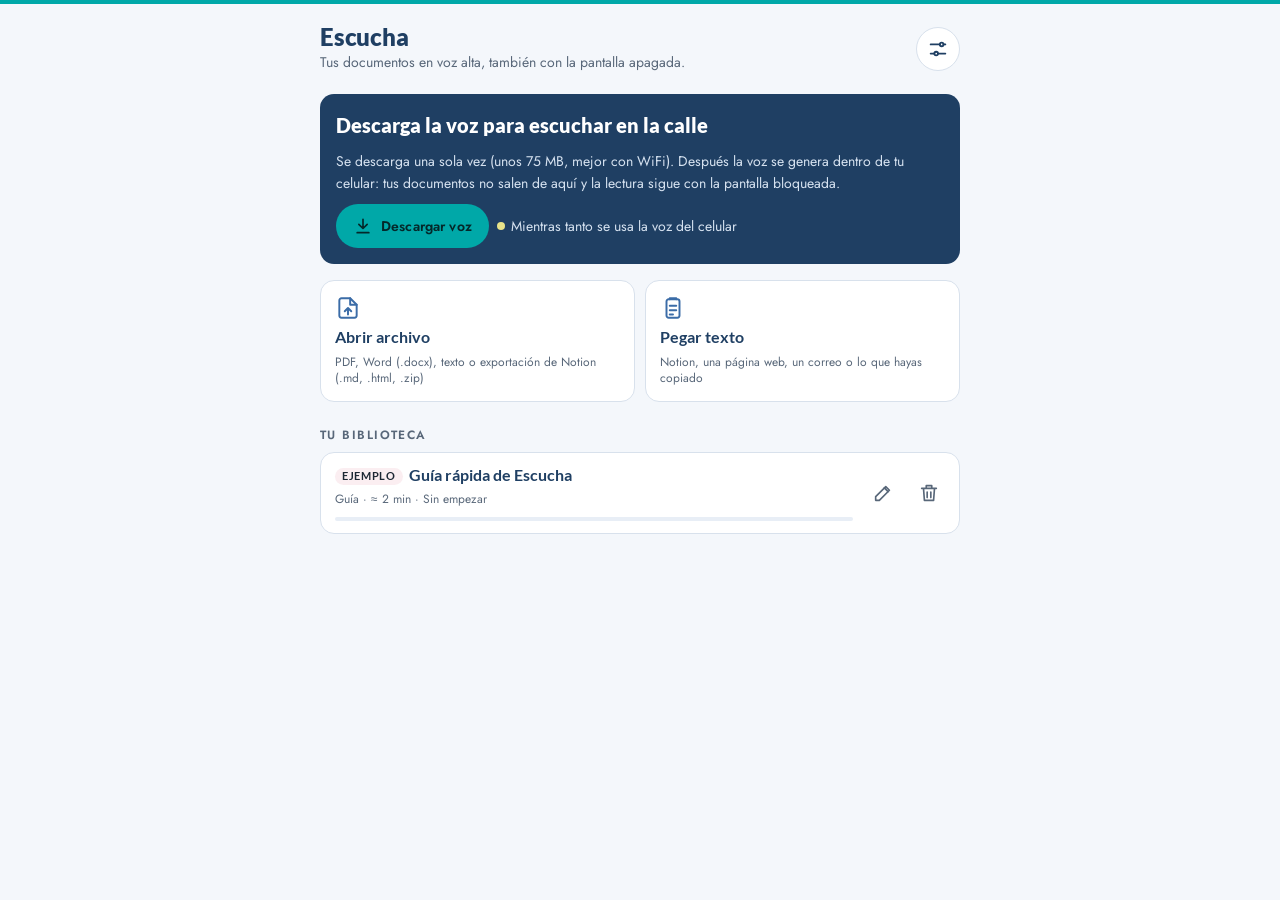
==== commit 6bb9cfee: "La app se llama solo Escucha Quita el nombre de la marca de los textos, el manifiesto, la pantalla d" ====
--- a/index.html
+++ b/index.html
@@ -3,7 +3,7 @@
 <head>
 <meta charset="utf-8">
 <meta name="viewport" content="width=device-width,initial-scale=1,viewport-fit=cover">
-<title>Wakanda Escucha</title>
+<title>Escucha</title>
 <meta name="description" content="Escucha en voz alta tus PDF, Word, páginas de Notion y textos, también con la pantalla bloqueada.">
 <meta name="theme-color" content="#1f3f63">
 <link rel="manifest" href="manifest.webmanifest">
@@ -19,7 +19,7 @@
 <body>
 <style>
 /* Layout: una sola columna de lectura (máx. 42rem); el reproductor queda fijo abajo como en una app de pódcast,
-   y la franja turquesa de 4 px de Wakanda marca el borde superior. */
+   y una franja turquesa de 4 px marca el borde superior. */
 :root {
   --azul: #3b6ca7;
   --azul-hondo: #1f3f63;
@@ -233,7 +233,7 @@
 <main id="vista-biblioteca" class="marco">
   <header class="cabeza">
     <div class="crece">
-      <h1>Wakanda Escucha</h1>
+      <h1>Escucha</h1>
       <p>Tus documentos en voz alta, también con la pantalla apagada.</p>
     </div>
     <button class="icono-btn" id="btn-ajustes" aria-label="Ajustes">
@@ -351,14 +351,14 @@
     <label class="opcion" for="chk-pantalla">
       <input type="checkbox" id="chk-pantalla">
       <b>Mantener la pantalla encendida mientras escucho</b>
-      <small>Útil con la voz del celular. Con la voz Wakanda no hace falta.</small>
+      <small>Útil con la voz del celular. Con la voz de Escucha no hace falta.</small>
     </label>
     <h3>Espacio</h3>
     <p id="info-espacio">Calculando…</p>
     <button class="btn btn-borde" id="btn-borrar-audios">Borrar audios generados</button>
     <h3>Con la pantalla apagada</h3>
     <div class="ayuda">
-      <p>Con la voz Wakanda, dale reproducir y bloquea el celular: la lectura sigue y la controlas desde la pantalla de bloqueo o los audífonos.</p>
+      <p>Con la voz de Escucha, dale reproducir y bloquea el celular: la lectura sigue y la controlas desde la pantalla de bloqueo o los audífonos.</p>
       <p>Si el documento es largo y vas a salir, toca «Preparar audio completo» antes. Así todo queda generado y guardado en el celular.</p>
     </div>
     <div class="fila">
@@ -409,21 +409,58 @@
   let promesa = null;
   const memoria = { docs: new Map(), voces: new Map(), audio: new Map() };
   let enMemoria = false;
+  const ALMACENES = ['docs', 'voces', 'audio'];
+  function abrirBase(nombre) {
+    return new Promise((res, rej) => {
+      try {
+        const r = indexedDB.open(nombre, 1);
+        r.onupgradeneeded = () => {
+          const d = r.result;
+          d.createObjectStore('docs', { keyPath: 'id' });
+          d.createObjectStore('voces');
+          d.createObjectStore('audio');
+        };
+        r.onsuccess = () => res(r.result);
+        r.onerror = () => rej(r.error);
+        r.onblocked = () => rej(new Error('bloqueado'));
+      } catch (e) { rej(e); }
+    });
+  }
+  const pedir = (d, almacen, modo, fn) => new Promise((res, rej) => {
+    const t = d.transaction(almacen, modo);
+    const r = fn(t.objectStore(almacen));
+    t.oncomplete = () => res(r && r.result);
+    t.onerror = () => rej(t.error);
+  });
+  // La base se llamaba distinto en la primera versión: se pasa lo guardado (de a un registro, para no
+  // llenar la memoria con la voz) y se borra la anterior. Solo ocurre una vez; este nombre no se muestra.
+  const NOMBRE_ANTERIOR = 'wakanda-escucha';
+  async function traerAnterior(nueva) {
+    let vieja = null;
+    try {
+      if (indexedDB.databases && !(await indexedDB.databases()).some((x) => x.name === NOMBRE_ANTERIOR)) return;
+      vieja = await abrirBase(NOMBRE_ANTERIOR);
+      for (const almacen of ALMACENES) {
+        const claves = await pedir(vieja, almacen, 'readonly', (st) => st.getAllKeys());
+        for (const k of claves || []) {
+          const v = await pedir(vieja, almacen, 'readonly', (st) => st.get(k));
+          await pedir(nueva, almacen, 'readwrite', (st) => (almacen === 'docs' ? st.put(v) : st.put(v, k)));
+        }
+      }
+      vieja.close();
+      vieja = null;
+      indexedDB.deleteDatabase(NOMBRE_ANTERIOR);
+    } catch (e) {
+      console.warn('No se pudieron traer los datos anteriores', e);
+      if (vieja) vieja.close();
+    }
+  }
   function abrir() {
     if (!promesa) {
-      promesa = new Promise((res, rej) => {
-        try {
-          const r = indexedDB.open('wakanda-escucha', 1);
-          r.onupgradeneeded = () => {
-            const d = r.result;
-            d.createObjectStore('docs', { keyPath: 'id' });
-            d.createObjectStore('voces');
-            d.createObjectStore('audio');
-          };
-          r.onsuccess = () => res(r.result);
-          r.onerror = () => rej(r.error);
-          r.onblocked = () => rej(new Error('bloqueado'));
-        } catch (e) { rej(e); }
+      promesa = abrirBase('escucha').then(async (d) => {
+        const docs = await pedir(d, 'docs', 'readonly', (st) => st.count()).catch(() => 1);
+        if (!docs) await traerAnterior(d);
+        return d;
       }).catch(() => { enMemoria = true; return null; });
     }
     return promesa;
@@ -799,7 +836,7 @@
   return { id: nuevoId(), titulo: (titulo || 'Documento').slice(0, 140), origen, detalle: detalle || '', bloques: conFrases, total, caracteres, pos: 0, creado: ahora, abierto: ahora, ejemplo: !!ejemplo };
 }
 
-// ───────────────────────── Voces Wakanda (Piper dentro del navegador) ─────────────────────────
+// ───────────────────────── Voces descargables (Piper dentro del navegador) ─────────────────────────
 const VOCES = [
   { id: 'es_MX-claude-high', nombre: 'Claude', detalle: 'Español de México · tono más agudo · calidad alta' },
   { id: 'es_MX-ald-medium', nombre: 'Ald', detalle: 'Español de México · tono más grave · calidad media' },
@@ -972,7 +1009,7 @@
   frases: [],          // [{b: índice de bloque, x: texto}]
   i: 0,
   sonando: false,
-  motor: 'wakanda',    // 'wakanda' | 'celular'
+  motor: 'propia',     // 'propia' (voz descargada) | 'celular'
   velocidad: local.leer('velocidad', 1),
   token: 0,
   clip: null,          // {desde, hasta, inicios:[seg], url}
@@ -1014,8 +1051,8 @@
     UI.actualizarPreparar();
   },
   elegirMotor() {
-    const puedeWakanda = Motor.descargadas.has(Motor.vozId) && !Motor.fallo;
-    this.motor = puedeWakanda ? 'wakanda' : 'celular';
+    const puedePropia = Motor.descargadas.has(Motor.vozId) && !Motor.fallo;
+    this.motor = puedePropia ? 'propia' : 'celular';
     return this.motor;
   },
   frasePausa(k) {
@@ -1092,7 +1129,7 @@
   },
   // Genera por adelantado (unos minutos, o todo si se pidió "preparar")
   async generarAdelante() {
-    if (this.generando || this.motor !== 'wakanda' || !this.doc) return;
+    if (this.generando || this.motor !== 'propia' || !this.doc) return;
     this.generando = true;
     const docId = this.doc.id;
     try {
@@ -1213,7 +1250,7 @@
       UI.estadoPlay();
       UI.aviso('');
       if (Motor.fallo || /arrancar|descargada/.test(e.message)) {
-        avisar('La voz Wakanda no pudo arrancar aquí. Sigo con la voz del celular.');
+        avisar('La voz de Escucha no pudo arrancar aquí. Sigo con la voz del celular.');
         Motor.fallo = Motor.fallo || e.message;
         UI.tarjetaVoz();
         this.reproducir();
@@ -1275,7 +1312,7 @@
       audio.pause();
       this.clip = null;
       UI.tiempo();
-      if (this.motor === 'wakanda') this.generarAdelante();
+      if (this.motor === 'propia') this.generarAdelante();
       return;
     }
     this.sonando = true;
@@ -1333,10 +1370,10 @@
 audio.addEventListener('pause', () => {
   // Pausa desde audífonos, pantalla de bloqueo o una llamada
   if (Rep.cambiando || Rep.esperando || audio.ended) return;
-  if (Rep.sonando && Rep.motor === 'wakanda' && Rep.clip) { Rep.sonando = false; UI.estadoPlay(); Rep.guardarPos(true); Sesion.estado('paused'); }
+  if (Rep.sonando && Rep.motor === 'propia' && Rep.clip) { Rep.sonando = false; UI.estadoPlay(); Rep.guardarPos(true); Sesion.estado('paused'); }
 });
 audio.addEventListener('play', () => {
-  if (!Rep.sonando && Rep.motor === 'wakanda' && Rep.clip) { Rep.sonando = true; UI.estadoPlay(); Sesion.estado('playing'); }
+  if (!Rep.sonando && Rep.motor === 'propia' && Rep.clip) { Rep.sonando = true; UI.estadoPlay(); Sesion.estado('playing'); }
 });
 
 // Voz del celular (Web Speech): sin descarga, pero suele pararse con la pantalla bloqueada.
@@ -1358,7 +1395,7 @@
   },
   voz() { return this.voces.find((v) => v.voiceURI === this.elegida) || this.voces[0] || null; },
   hablar(k) {
-    if (!this.disponible) { Rep.sonando = false; UI.estadoPlay(); avisar('Este navegador no tiene voz propia. Descarga la voz Wakanda.'); return; }
+    if (!this.disponible) { Rep.sonando = false; UI.estadoPlay(); avisar('Este navegador no tiene voz propia. Descarga la voz de Escucha.'); return; }
     const turno = ++this.turno;
     speechSynthesis.cancel();
     const decir = (j) => {
@@ -1376,7 +1413,7 @@
       u.onerror = (e) => { if (e.error !== 'interrupted' && e.error !== 'canceled') setTimeout(() => decir(j + 1), 200); };
       speechSynthesis.speak(u);
     };
-    UI.aviso(Motor.descargadas.size ? '' : 'Voz del celular. Para escuchar con la pantalla apagada, descarga la voz Wakanda.');
+    UI.aviso(Motor.descargadas.size ? '' : 'Voz del celular. Para escuchar con la pantalla apagada, descarga la voz de Escucha.');
     decir(k);
   },
   callar() { this.turno++; if (this.disponible) speechSynthesis.cancel(); },
@@ -1395,7 +1432,7 @@
       g.strokeStyle = '#e7e38a'; g.lineWidth = 20; g.lineCap = 'round';
       for (const [x, h] of [[156, 90], [216, 190], [276, 250], [336, 150], [396, 70]]) { g.beginPath(); g.moveTo(x - 40, 280 - h / 2); g.lineTo(x - 40, 280 + h / 2); g.stroke(); }
       g.fillStyle = '#ffffff'; g.font = '900 56px Lato, Arial, sans-serif'; g.textAlign = 'center';
-      g.fillText('Wakanda', 256, 450);
+      g.fillText('Escucha', 256, 450);
       this.arte = c.toDataURL('image/png');
     } catch (e) {}
   },
@@ -1405,7 +1442,7 @@
     try {
       navigator.mediaSession.metadata = new MediaMetadata({
         title: Rep.doc.titulo,
-        artist: 'Wakanda Escucha',
+        artist: 'Escucha',
         album: `Frase ${Rep.i + 1} de ${Rep.frases.length}`,
         artwork: this.arte ? [{ src: this.arte, sizes: '512x512', type: 'image/png' }] : [],
       });
@@ -1476,6 +1513,13 @@
   seguirHasta: 0,
   async biblioteca() {
     try { this.docs = await BD.todos('docs'); } catch (e) { this.docs = []; }
+    for (const [n, d] of this.docs.entries()) {
+      if (!d.ejemplo || d.titulo === GUIA.titulo) continue;
+      const nueva = { ...prepararDocumento(GUIA), id: d.id, abierto: d.abierto, creado: d.creado };
+      this.docs[n] = nueva;
+      BD.guardar('docs', nueva).catch(() => {});
+      BD.borrarRango('audio', d.id + '|', d.id + '|\uffff').catch(() => {});
+    }
     if (!this.docs.length && !local.leer('ejemploBorrado', false)) {
       const ej = prepararDocumento(GUIA);
       this.docs = [ej];
@@ -1578,10 +1622,10 @@
     this.marcar(Rep.i, true, true);
     this.tiempo();
     this.actualizarPreparar();
-    this.aviso(Rep.motor === 'celular' ? (Motor.descargadas.size ? '' : 'Usando la voz del celular. Descarga la voz Wakanda para la pantalla apagada.') : '');
+    this.aviso(Rep.motor === 'celular' ? (Motor.descargadas.size ? '' : 'Usando la voz del celular. Descarga la voz de Escucha para la pantalla apagada.') : '');
     window.scrollTo(0, 0);
     if (Rep.i > 0) setTimeout(() => this.marcar(Rep.i, true, true), 50);
-    if (Rep.motor === 'wakanda') Motor.iniciar().catch(() => {});
+    if (Rep.motor === 'propia') Motor.iniciar().catch(() => {});
     BD.guardar('docs', d).catch(() => {});
   },
   volver() {
@@ -1647,7 +1691,7 @@
   aviso(t) { $('aviso-rep').textContent = t; },
   actualizarPreparar() {
     const z = $('zona-preparar'), b = $('btn-preparar');
-    if (!Rep.doc || Rep.motor !== 'wakanda' || !Motor.descargadas.has(Motor.vozId)) { z.hidden = true; return; }
+    if (!Rep.doc || Rep.motor !== 'propia' || !Motor.descargadas.has(Motor.vozId)) { z.hidden = true; return; }
     z.hidden = false;
     const n = Rep.listas(), total = Rep.frases.length;
     if (n >= total) { b.textContent = 'Audio completo guardado ✓'; b.disabled = true; }
@@ -1661,7 +1705,7 @@
   tarjetaVoz() {
     const v = VOCES.find((x) => x.id === Motor.vozId) || VOCES[0];
     const lista = Motor.descargadas.has(v.id);
-    $('voz-titulo').textContent = Motor.fallo ? 'La voz Wakanda no pudo arrancar aquí' : lista ? `Voz Wakanda lista: ${v.nombre}` : 'Descarga la voz para escuchar en la calle';
+    $('voz-titulo').textContent = Motor.fallo ? 'La voz de Escucha no pudo arrancar aquí' : lista ? `Voz lista: ${v.nombre}` : 'Descarga la voz para escuchar en la calle';
     $('voz-texto').textContent = Motor.fallo
       ? 'Abre esta página en Safari o Chrome actualizados. Mientras tanto se usa la voz del celular, que necesita la pantalla encendida.'
       : lista
@@ -1671,7 +1715,7 @@
     const estado = $('voz-estado');
     estado.querySelector('.punto').classList.toggle('ok', lista && !Motor.fallo);
     estado.querySelector('span:last-child').textContent = Motor.fallo
-      ? 'Este navegador no pudo usar la voz Wakanda; se usa la del celular'
+      ? 'Este navegador no pudo usar la voz de Escucha; se usa la del celular'
       : lista ? 'Funciona con la pantalla apagada' : 'Mientras tanto se usa la voz del celular';
   },
   async descargarVoz(id) {
@@ -1732,7 +1776,7 @@
         this.tarjetaVoz();
       });
       const b = document.createElement('b');
-      b.textContent = 'Voz Wakanda · ' + v.nombre;
+      b.textContent = 'Voz ' + v.nombre;
       const sm = document.createElement('small');
       sm.textContent = v.detalle + (Motor.descargadas.has(v.id) ? ' · descargada' : ' · 63 MB');
       const acc = document.createElement('div');
@@ -1793,17 +1837,17 @@
 
 // Guía de ejemplo (sirve para probar la voz)
 const GUIA = {
-  titulo: 'Guía rápida de Wakanda Escucha',
+  titulo: 'Guía rápida de Escucha',
   origen: 'Guía',
   ejemplo: true,
   bloques: [
-    { t: 'h', x: 'Guía rápida de Wakanda Escucha' },
+    { t: 'h', x: 'Guía rápida de Escucha' },
     { t: 'p', x: 'Esta guía es un ejemplo. Dale al botón de reproducir y escúchala para probar cómo suena la app.' },
     { t: 'h', x: 'Agrega un documento' },
     { t: 'li', x: 'Toca «Abrir archivo» para elegir un PDF, un Word, un archivo de texto o una exportación de Notion, ya sea en Markdown, en HTML o el .zip completo.' },
     { t: 'li', x: 'Toca «Pegar texto» para leer lo que hayas copiado: una página web, un correo o el contenido de una página de Notion.' },
     { t: 'h', x: 'Escucha con la pantalla apagada' },
-    { t: 'p', x: 'Descarga una vez la voz Wakanda. Pesa unos 75 megas, así que es mejor hacerlo con WiFi. Después el audio se genera dentro de tu celular y tus documentos no se envían a ningún servidor.' },
+    { t: 'p', x: 'Descarga una vez la voz de Escucha. Pesa unos 75 megas, así que es mejor hacerlo con WiFi. Después el audio se genera dentro de tu celular y tus documentos no se envían a ningún servidor.' },
     { t: 'p', x: 'Dale reproducir y bloquea el celular. La lectura sigue sonando, y puedes pausar o saltar desde la pantalla de bloqueo o desde los audífonos.' },
     { t: 'p', x: 'Si el documento es largo y vas a salir, toca «Preparar audio completo» antes. Así todo el audio queda listo y guardado en el celular.' },
     { t: 'h', x: 'Controla la lectura' },
--- a/fuentes/fuentes.css
+++ b/fuentes/fuentes.css
@@ -1,4 +1,4 @@
-/* Lato (títulos) y Jost (texto), copiadas del sistema de diseño de Wakanda */
+/* Lato (títulos) y Jost (texto), copiadas del sistema de diseño */
 @font-face {
   font-family: 'Jost';
   font-style: normal;
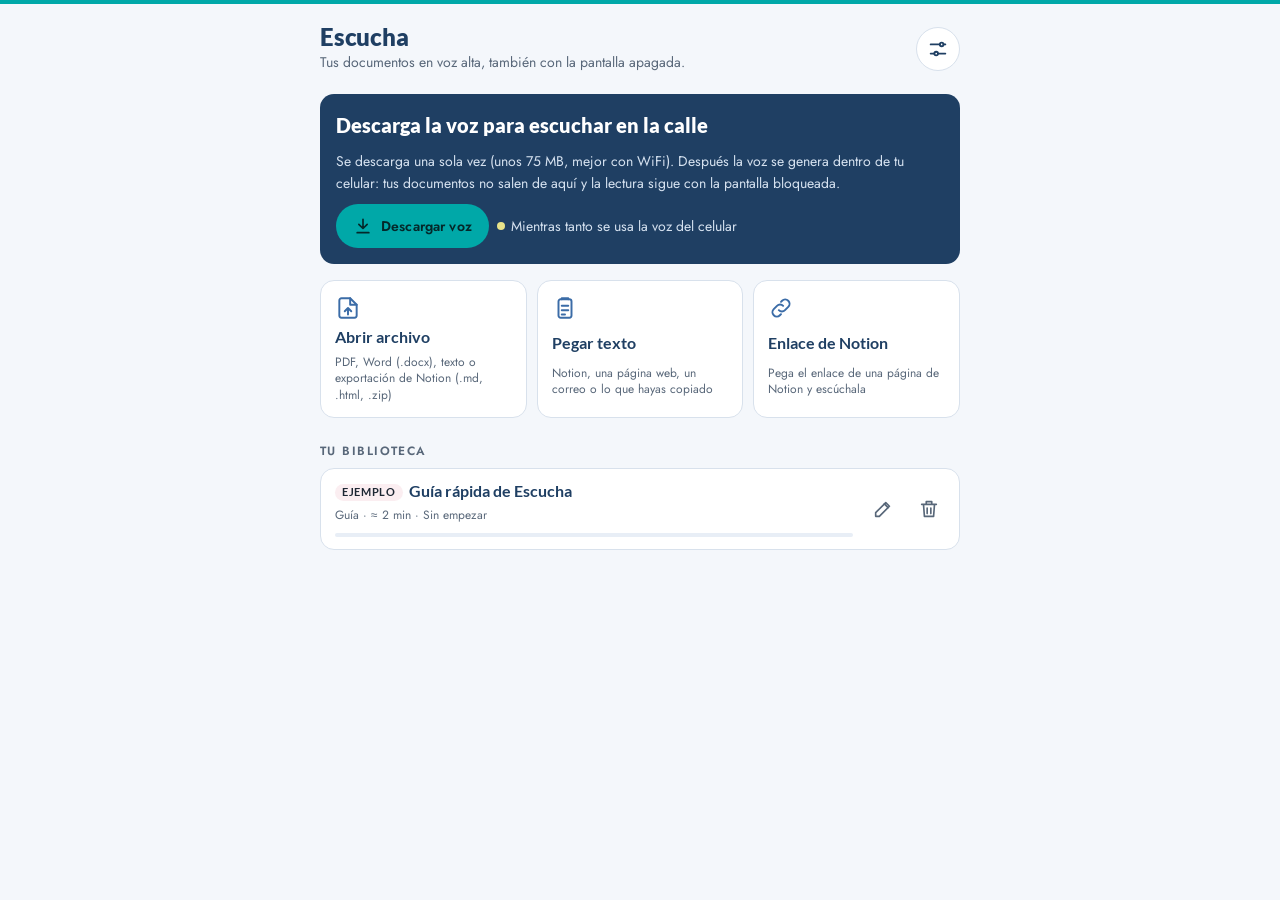
==== commit 5f9fbf52: "Escuchar páginas de Notion pegando su enlace Botón «Enlace de Notion»: lee páginas privadas con la A" ====
--- a/index.html
+++ b/index.html
@@ -144,6 +144,8 @@
 
 /* Agregar */
 .agregar { display: grid; grid-template-columns: 1fr 1fr; gap: 10px; margin-block: 16px; }
+.agregar .ancho { grid-column: 1 / -1; }
+@media (min-width: 600px) { .agregar { grid-template-columns: repeat(3, 1fr); } .agregar .ancho { grid-column: auto; } }
 .agregar button { display: grid; gap: 4px; justify-items: start; text-align: left; padding: 14px; border-radius: var(--radio); border: 1px solid var(--borde); background: var(--superficie); min-width: 0; }
 .agregar button svg { width: 26px; height: 26px; color: var(--azul); }
 .agregar b { font-family: var(--f-titulo); font-size: var(--t-base); color: var(--titulo); }
@@ -205,7 +207,7 @@
 .hoja h3 { margin: 20px 0 8px; font-family: var(--f-titulo); font-weight: 700; color: var(--titulo); font-size: var(--t-base); }
 .hoja p { margin: 0 0 10px; color: var(--texto-2); font-size: var(--t-sm); }
 .hoja label { display: block; font-size: var(--t-sm); font-weight: 600; margin: 12px 0 6px; }
-.hoja input[type="text"], .hoja textarea, .hoja select { width: 100%; padding: 12px; border-radius: 10px; border: 1px solid var(--borde); background: var(--fondo); }
+.hoja input[type="text"], .hoja input[type="url"], .hoja input[type="password"], .hoja textarea, .hoja select { width: 100%; padding: 12px; border-radius: 10px; border: 1px solid var(--borde); background: var(--fondo); }
 .hoja textarea { min-height: 38vh; resize: vertical; line-height: 1.5; }
 .fila { display: flex; flex-wrap: wrap; gap: 8px; margin-top: 16px; justify-content: flex-end; }
 .hoja .opcion { display: grid; grid-template-columns: auto 1fr; gap: 4px 12px; align-items: start; padding: 12px; border: 1px solid var(--borde); border-radius: 12px; margin: 0 0 8px; font-weight: 400; }
@@ -225,6 +227,9 @@
 @keyframes giro { to { transform: rotate(360deg); } }
 @media (prefers-reduced-motion: reduce) { .giro { animation-duration: 3s; } .or, .barra > i { transition: none; } }
 .con-reproductor .toast { bottom: calc(160px + env(safe-area-inset-bottom, 0px)); }
+.pequeno { font-size: var(--t-xs); color: var(--texto-2); }
+.boton-texto { border: 0; background: none; padding: 0; color: var(--enlace); font-weight: 600; text-decoration: underline; text-underline-offset: 2px; }
+.hoja a { color: var(--enlace); font-weight: 600; }
 @media (max-width: 380px) { .agregar { grid-template-columns: 1fr; } .controles { gap: 4px; } }
 </style>
 
@@ -265,6 +270,11 @@
       <b>Pegar texto</b>
       <span>Notion, una página web, un correo o lo que hayas copiado</span>
     </button>
+    <button id="btn-notion" class="ancho">
+      <svg viewBox="0 0 24 24" fill="none" stroke="currentColor" stroke-width="1.8" stroke-linecap="round" stroke-linejoin="round"><path d="M10 14a4 4 0 0 0 5.7 0l3-3a4 4 0 0 0-5.7-5.7l-1 1"/><path d="M14 10a4 4 0 0 0-5.7 0l-3 3a4 4 0 0 0 5.7 5.7l1-1"/></svg>
+      <b>Enlace de Notion</b>
+      <span>Pega el enlace de una página de Notion y escúchala</span>
+    </button>
   </div>
   <input type="file" id="entrada-archivo" hidden multiple accept=".pdf,.docx,.txt,.md,.markdown,.html,.htm,.zip,application/pdf,application/vnd.openxmlformats-officedocument.wordprocessingml.document,text/plain,text/markdown,text/html,application/zip">
 
@@ -278,6 +288,7 @@
       <svg viewBox="0 0 24 24" fill="none" stroke="currentColor" stroke-width="2" stroke-linecap="round" stroke-linejoin="round"><path d="M15 18l-6-6 6-6"/></svg>
     </button>
     <button class="titulo-doc" id="btn-titulo-doc" aria-label="Cambiar el nombre del documento"><span id="titulo-doc"></span><svg viewBox="0 0 24 24" fill="none" stroke="currentColor" stroke-width="1.8" stroke-linecap="round" stroke-linejoin="round"><path d="M4 20h4L19 9l-4-4L4 16z"/><path d="M13.5 6.5l4 4"/></svg></button>
+    <button class="icono-btn" id="btn-actualizar" aria-label="Actualizar desde Notion" hidden><svg viewBox="0 0 24 24" fill="none" stroke="currentColor" stroke-width="2" stroke-linecap="round" stroke-linejoin="round"><path d="M20 11a8 8 0 0 0-14.3-4.9L4 8"/><path d="M4 4v4h4"/><path d="M4 13a8 8 0 0 0 14.3 4.9L20 16"/><path d="M20 20v-4h-4"/></svg></button>
     <button class="icono-btn" id="btn-ajustes-2" aria-label="Ajustes">
       <svg viewBox="0 0 24 24" fill="none" stroke="currentColor" stroke-width="2" stroke-linecap="round" stroke-linejoin="round"><path d="M4 7h10M18 7h2M4 17h4M12 17h8"/><circle cx="16" cy="7" r="2"/><circle cx="10" cy="17" r="2"/></svg>
     </button>
@@ -322,10 +333,47 @@
   </div>
 </div>
 
+<div class="velo" id="hoja-notion" hidden>
+  <div class="hoja" role="dialog" aria-modal="true" aria-labelledby="notion-titulo">
+    <h2 id="notion-titulo">Leer de Notion</h2>
+    <div id="notion-no-disponible" hidden>
+      <p>Esta función no funciona dentro de Claude. Ábrela en la versión de la app que publicamos en GitHub.</p>
+      <div class="fila"><button type="button" class="btn btn-azul" data-cerrar="hoja-notion">Entendido</button></div>
+    </div>
+    <form id="form-notion-leer" hidden>
+      <p>En Notion abre la página, toca ··· y luego «Copiar enlace». Pégalo aquí.</p>
+      <label for="notion-enlace">Enlace de la página</label>
+      <input type="url" id="notion-enlace" placeholder="https://www.notion.so/…" autocomplete="off" inputmode="url" enterkeyhint="go">
+      <label class="opcion" for="notion-sub">
+        <input type="checkbox" id="notion-sub">
+        <b>Incluir subpáginas</b>
+        <small>Lee también las páginas que están dentro de esta (hasta 25).</small>
+      </label>
+      <div class="fila">
+        <button type="button" class="btn btn-borde" data-cerrar="hoja-notion">Cancelar</button>
+        <button type="submit" class="btn btn-azul">Leer página</button>
+      </div>
+      <p class="pequeno" id="notion-estado"></p>
+    </form>
+    <form id="form-notion-conectar" hidden>
+      <p>Para leer tus páginas privadas, la app necesita dos datos que se preparan una sola vez, mejor desde el computador. <a href="notion.html" target="_blank" rel="noopener">Ver la guía paso a paso</a></p>
+      <label for="notion-puente">Dirección del puente (termina en /exec)</label>
+      <input type="url" id="notion-puente" placeholder="https://script.google.com/macros/s/…/exec" autocomplete="off" inputmode="url">
+      <label for="notion-token">Token de la integración de Notion</label>
+      <input type="password" id="notion-token" placeholder="ntn_…" autocomplete="off">
+      <p class="pequeno">Se guardan solo en este celular.</p>
+      <div class="fila">
+        <button type="button" class="btn btn-borde" data-cerrar="hoja-notion">Cancelar</button>
+        <button type="submit" class="btn btn-azul">Conectar</button>
+      </div>
+    </form>
+  </div>
+</div>
+
 <div class="velo" id="hoja-pegar" hidden>
   <div class="hoja" role="dialog" aria-modal="true" aria-labelledby="pegar-titulo">
     <h2 id="pegar-titulo">Pegar texto</h2>
-    <p>Copia el contenido (de Notion, una página web o un correo) y pégalo aquí. Si copias desde Notion se conservan los títulos y las listas.</p>
+    <p>Copia el contenido (de Notion, una página web o un correo) y pégalo aquí. Si copias desde Notion se conservan los títulos y las listas. Si pegas un enlace de Notion, la app lee la página.</p>
     <label for="pegar-nombre">Nombre</label>
     <input type="text" id="pegar-nombre" placeholder="Por ejemplo: Propuesta hotel Cartagena" autocomplete="off">
     <label for="pegar-area">Texto</label>
@@ -353,6 +401,12 @@
       <b>Mantener la pantalla encendida mientras escucho</b>
       <small>Útil con la voz del celular. Con la voz de Escucha no hace falta.</small>
     </label>
+    <h3>Notion</h3>
+    <p id="info-notion">No conectado.</p>
+    <div class="fila" style="justify-content: flex-start; margin-top: 0">
+      <button class="btn btn-borde" id="btn-notion-cambiar">Conectar Notion</button>
+      <button class="btn btn-borde" id="btn-notion-quitar" hidden>Desconectar</button>
+    </div>
     <h3>Espacio</h3>
     <p id="info-espacio">Calculando…</p>
     <button class="btn btn-borde" id="btn-borrar-audios">Borrar audios generados</button>
@@ -822,7 +876,7 @@
     .trim();
 }
 
-function prepararDocumento({ titulo, origen, bloques, detalle, ejemplo }) {
+function prepararDocumento({ titulo, origen, bloques, detalle, ejemplo, fuente, subpaginas }) {
   const conFrases = [];
   let total = 0, caracteres = 0;
   for (const b of bloques) {
@@ -833,7 +887,7 @@
     caracteres += o.reduce((s, f) => s + f.length, 0);
   }
   const ahora = Date.now();
-  return { id: nuevoId(), titulo: (titulo || 'Documento').slice(0, 140), origen, detalle: detalle || '', bloques: conFrases, total, caracteres, pos: 0, creado: ahora, abierto: ahora, ejemplo: !!ejemplo };
+  return { id: nuevoId(), titulo: (titulo || 'Documento').slice(0, 140), origen, detalle: detalle || '', bloques: conFrases, total, caracteres, pos: 0, creado: ahora, abierto: ahora, ejemplo: !!ejemplo, fuente: fuente || '', subpaginas: !!subpaginas };
 }
 
 // ───────────────────────── Voces descargables (Piper dentro del navegador) ─────────────────────────
@@ -1611,6 +1665,7 @@
     d.abierto = Date.now();
     await Rep.abrir(d);
     $('titulo-doc').textContent = d.titulo;
+    $('btn-actualizar').hidden = !d.fuente;
     this.pintarTexto();
     $('vista-biblioteca').hidden = true;
     $('vista-lector').hidden = false;
@@ -1826,6 +1881,17 @@
       sel.appendChild(o);
     }
   },
+  estadoNotion() {
+    const c = Notion.config();
+    const conectado = Notion.conectado();
+    $('info-notion').textContent = EN_CLAUDE
+      ? 'Leer enlaces de Notion solo funciona en la versión de la app publicada en GitHub.'
+      : conectado ? 'Conectado. Puedes pegar enlaces de las páginas que compartiste con tu integración.' : 'No conectado. Conéctalo para escuchar páginas de Notion pegando su enlace.';
+    $('btn-notion-cambiar').textContent = conectado ? 'Cambiar conexión' : 'Conectar Notion';
+    $('btn-notion-cambiar').hidden = EN_CLAUDE;
+    $('btn-notion-quitar').hidden = !conectado || EN_CLAUDE;
+    return c;
+  },
   async espacio() {
     const p = $('info-espacio');
     try {
@@ -1931,6 +1997,158 @@
 $('nombre-cancelar').addEventListener('click', () => { $('hoja-nombre').hidden = true; renombrando = null; });
 $('btn-titulo-doc').addEventListener('click', () => { if (Rep.doc) abrirRenombrar(Rep.doc.id); });
 
+// ───────────────────────── Notion ─────────────────────────
+// Las páginas privadas de Notion se leen con la API oficial a través de un puente en Google Apps Script
+// (app/notion-puente.gs): el navegador no puede llamar a Notion directamente. La dirección del puente
+// y el token de la integración se guardan solo en este celular.
+const EN_CLAUDE = !!window.claude;
+const ENLACE_NOTION = /^https?:\/\/(?:[\w-]+\.)*notion\.(?:so|site|com)\/\S*[0-9a-f]{8}-?[0-9a-f]{4}-?[0-9a-f]{4}-?[0-9a-f]{4}-?[0-9a-f]{12}\S*$/i;
+const MENSAJES_NOTION = {
+  token: 'El token de Notion no es válido. Revísalo en Ajustes → Notion → Cambiar conexión.',
+  'sin-acceso': 'La app no tiene acceso a esa página. En Notion, abre la página, toca ··· → Conexiones y agrega tu integración «Escucha».',
+  'sin-permiso': 'Tu integración de Notion no tiene permiso para leer esa página.',
+  enlace: 'Ese no parece el enlace de una página de Notion.',
+  ocupado: 'Notion está ocupado en este momento. Inténtalo de nuevo en un minuto.',
+  pedido: 'El puente no entendió el pedido. Revisa que copiaste el código completo del puente.',
+  puente: 'El puente no respondió como se esperaba. Revisa que la dirección termine en /exec y que el acceso sea «Cualquier usuario».',
+  red: 'No se pudo conectar con el puente. Revisa tu internet y la dirección del puente.',
+};
+const Notion = {
+  config() { return local.leer('notion', null); },
+  conectado() { const c = this.config(); return !!(c && c.puente && c.token); },
+  async pedir(datos, config = this.config()) {
+    const control = new AbortController();
+    const reloj = setTimeout(() => control.abort(), 150000);
+    try {
+      const r = await fetch(config.puente, {
+        method: 'POST',
+        headers: { 'Content-Type': 'text/plain;charset=utf-8' },
+        body: JSON.stringify({ ...datos, token: config.token }),
+        signal: control.signal,
+      });
+      let respuesta;
+      try { respuesta = JSON.parse(await r.text()); } catch (e) { throw new Error(MENSAJES_NOTION.puente); }
+      if (respuesta.error) throw new Error(MENSAJES_NOTION[respuesta.error] || 'Notion respondió: ' + (respuesta.detalle || respuesta.error));
+      return respuesta;
+    } catch (e) {
+      if (e.name === 'AbortError') throw new Error('Notion tardó demasiado en responder. Inténtalo de nuevo.');
+      if (e instanceof TypeError) throw new Error(MENSAJES_NOTION.red);
+      throw e;
+    } finally {
+      clearTimeout(reloj);
+    }
+  },
+};
+
+function mostrarFormNotion(cual) {
+  $('notion-no-disponible').hidden = cual !== 'no';
+  $('form-notion-leer').hidden = cual !== 'leer';
+  $('form-notion-conectar').hidden = cual !== 'conectar';
+  $('notion-titulo').textContent = cual === 'conectar' ? 'Conectar Notion' : 'Leer de Notion';
+}
+function abrirNotion(enlace = '', leerYa = false) {
+  $('hoja-notion').hidden = false;
+  if (EN_CLAUDE) return mostrarFormNotion('no');
+  if (!Notion.conectado()) {
+    mostrarFormNotion('conectar');
+    const c = Notion.config() || {};
+    $('notion-puente').value = c.puente || '';
+    $('notion-token').value = c.token || '';
+    $('form-notion-conectar').dataset.enlace = enlace;
+    $('notion-puente').focus();
+    return;
+  }
+  mostrarFormNotion('leer');
+  $('notion-enlace').value = enlace;
+  $('notion-estado').textContent = '';
+  if (leerYa && enlace) return leerDeNotion(enlace, $('notion-sub').checked);
+  $('notion-enlace').focus();
+}
+async function leerDeNotion(enlace, subpaginas) {
+  if (!ENLACE_NOTION.test(enlace)) { avisar(MENSAJES_NOTION.enlace); return; }
+  $('hoja-notion').hidden = true;
+  cargando(subpaginas ? 'Leyendo la página y sus subpáginas en Notion…' : 'Leyendo la página en Notion…');
+  try {
+    const r = await Notion.pedir({ pagina: enlace, subpaginas });
+    if (!r.bloques || !r.bloques.length) { avisar('Esa página de Notion no tiene texto para leer.'); return; }
+    const [d] = await UI.agregarDocs([{ titulo: r.titulo, origen: 'Notion', bloques: r.bloques, fuente: enlace, subpaginas }]);
+    if (d) UI.abrirDoc(d.id);
+  } catch (e) {
+    avisar(e.message, 9000);
+  } finally {
+    cargando('');
+  }
+}
+async function actualizarDesdeNotion() {
+  const d = Rep.doc;
+  if (!d || !d.fuente) return;
+  if (!Notion.conectado()) { abrirNotion(); return; }
+  Rep.pausar();
+  cargando('Trayendo lo último de Notion…');
+  try {
+    const r = await Notion.pedir({ pagina: d.fuente, subpaginas: d.subpaginas });
+    const nuevo = prepararDocumento({ titulo: d.titulo, origen: d.origen, bloques: r.bloques || [], fuente: d.fuente, subpaginas: d.subpaginas });
+    if (!nuevo.total) { avisar('La página de Notion quedó sin texto; dejé la versión que tenías.'); return; }
+    if (JSON.stringify(nuevo.bloques) === JSON.stringify(d.bloques)) { avisar('Ya tenías lo último de Notion.'); return; }
+    Object.assign(d, { bloques: nuevo.bloques, total: nuevo.total, caracteres: nuevo.caracteres, pos: Math.min(d.pos || 0, nuevo.total - 1) });
+    try { await BD.borrarRango('audio', d.id + '|', d.id + '|￿'); await BD.guardar('docs', d); } catch (e) {}
+    await Rep.abrir(d);
+    UI.pintarTexto();
+    UI.marcar(Rep.i, true, true);
+    UI.tiempo();
+    avisar('Listo: el documento tiene lo último de Notion.');
+  } catch (e) {
+    avisar(e.message, 9000);
+  } finally {
+    cargando('');
+  }
+}
+$('btn-notion').addEventListener('click', () => abrirNotion());
+$('btn-actualizar').addEventListener('click', actualizarDesdeNotion);
+$('form-notion-leer').addEventListener('submit', (e) => {
+  e.preventDefault();
+  leerDeNotion($('notion-enlace').value.trim(), $('notion-sub').checked);
+});
+$('form-notion-conectar').addEventListener('submit', async (e) => {
+  e.preventDefault();
+  const config = { puente: $('notion-puente').value.trim(), token: $('notion-token').value.trim() };
+  if (!/^https:\/\/\S+$|^http:\/\/(?:127\.0\.0\.1|localhost)[:/]\S*$/.test(config.puente)) { avisar('Pega la dirección del puente; empieza por https://script.google.com/'); return; }
+  if (!config.token) { avisar('Pega el token de tu integración de Notion.'); return; }
+  cargando('Probando la conexión con Notion…');
+  try {
+    await Notion.pedir({ prueba: true }, config);
+    local.guardar('notion', config);
+    avisar('Notion conectado. Ya puedes pegar enlaces.');
+    const enlace = $('form-notion-conectar').dataset.enlace || '';
+    cargando('');
+    abrirNotion(enlace, !!enlace);
+  } catch (err) {
+    avisar(err.message, 9000);
+  } finally {
+    cargando('');
+  }
+});
+document.querySelectorAll('[data-cerrar]').forEach((b) => b.addEventListener('click', () => { $(b.dataset.cerrar).hidden = true; }));
+$('btn-notion-cambiar').addEventListener('click', () => {
+  $('hoja-ajustes').hidden = true;
+  if (EN_CLAUDE) return abrirNotion();
+  $('hoja-notion').hidden = false;
+  mostrarFormNotion('conectar');
+  const c = Notion.config() || {};
+  $('notion-puente').value = c.puente || '';
+  $('notion-token').value = c.token || '';
+  $('form-notion-conectar').dataset.enlace = '';
+});
+$('btn-notion-quitar').addEventListener('click', () => {
+  const b = $('btn-notion-quitar');
+  if (b.dataset.confirma !== '1') { b.dataset.confirma = '1'; b.textContent = '¿Seguro? Toca otra vez'; return; }
+  b.dataset.confirma = '';
+  b.textContent = 'Desconectar';
+  try { localStorage.removeItem('we:notion'); } catch (e) {}
+  UI.estadoNotion();
+  avisar('Notion desconectado de este celular.');
+});
+
 let htmlPegado = null;
 function abrirPegar() {
   htmlPegado = null;
@@ -1947,6 +2165,7 @@
 $('pegar-guardar').addEventListener('click', async () => {
   const texto = $('pegar-area').value;
   if (!tieneLetras(texto)) { avisar('Pega primero el texto que quieres escuchar.'); return; }
+  if (ENLACE_NOTION.test(texto.trim())) { $('hoja-pegar').hidden = true; abrirNotion(texto.trim(), true); return; }
   const usarHtml = htmlPegado && htmlPegado.texto === texto;
   let bloques = usarHtml ? bloquesDesdeHTML(htmlPegado.html) : [];
   if (!bloques.length) bloques = bloquesDesdeMarkdown(texto, { saltoEsBloque: true });
@@ -1990,6 +2209,7 @@
   UI.vocesCelular();
   UI.espacio();
   $('chk-pantalla').checked = Pantalla.quiere;
+  UI.estadoNotion();
   $('hoja-ajustes').hidden = false;
 }
 $('btn-ajustes').addEventListener('click', abrirAjustes);
@@ -2008,9 +2228,9 @@
   UI.espacio();
   avisar('Audios borrados. Se vuelven a generar cuando los escuches.');
 });
-for (const id of ['hoja-pegar', 'hoja-ajustes', 'hoja-nombre']) $(id).addEventListener('click', (e) => { if (e.target.id === id) $(id).hidden = true; });
+for (const id of ['hoja-pegar', 'hoja-ajustes', 'hoja-nombre', 'hoja-notion']) $(id).addEventListener('click', (e) => { if (e.target.id === id) $(id).hidden = true; });
 document.addEventListener('keydown', (e) => {
-  if (e.key === 'Escape') { $('hoja-pegar').hidden = true; $('hoja-ajustes').hidden = true; $('hoja-nombre').hidden = true; }
+  if (e.key === 'Escape') { $('hoja-pegar').hidden = true; $('hoja-ajustes').hidden = true; $('hoja-nombre').hidden = true; $('hoja-notion').hidden = true; }
   if (e.key === ' ' && !$('vista-lector').hidden && !/input|textarea|select|button/i.test(e.target.tagName)) { e.preventDefault(); Rep.alternar(); }
 });
 
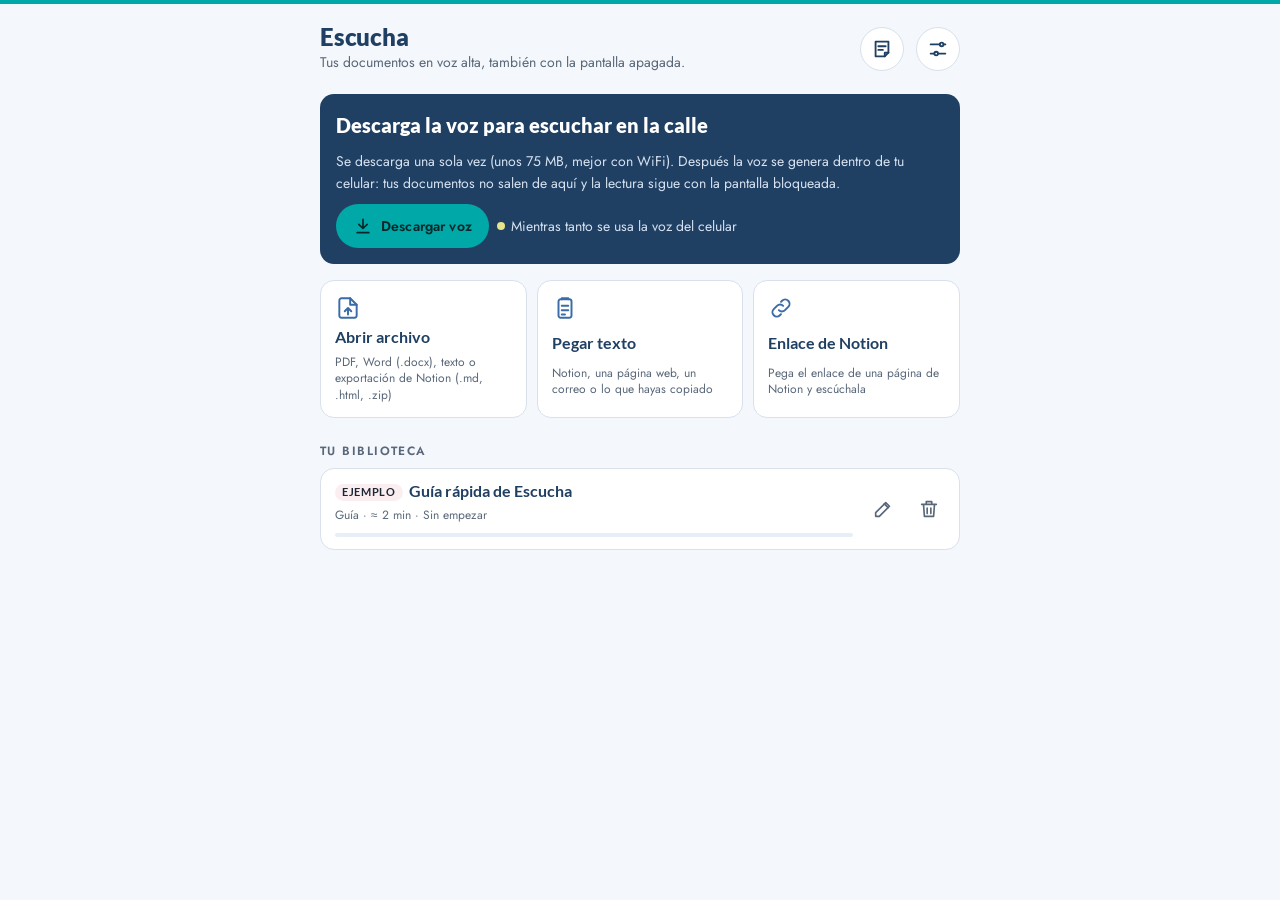
==== commit c7063d78: "Notas de voz mientras escuchas Botón de micrófono en el reproductor: pausa la lectura, convierte lo " ====
--- a/index.html
+++ b/index.html
@@ -172,7 +172,7 @@
 .barra-lector .titulo-doc { flex: 1; min-width: 0; display: flex; align-items: center; gap: 6px; min-height: 44px; padding: 0; border: 0; background: none; text-align: left; font-family: var(--f-titulo); font-weight: 700; font-size: var(--t-base); color: var(--titulo); }
 .titulo-doc span { min-width: 0; white-space: nowrap; overflow: hidden; text-overflow: ellipsis; }
 .titulo-doc svg { width: 16px; height: 16px; flex: none; color: var(--texto-2); }
-.texto { font-size: var(--t-lectura); line-height: 1.75; padding-block: 16px 220px; }
+.texto { font-size: var(--t-lectura); line-height: 1.75; padding-block: 16px 240px; }
 .texto .h { font-family: var(--f-titulo); font-weight: 900; color: var(--titulo); font-size: var(--t-h3); line-height: 1.3; margin: 1.4em 0 0.4em; text-wrap: balance; }
 .texto .h:first-child { margin-top: 0.4em; font-size: var(--t-h1); line-height: 1.15; }
 .texto .p { margin: 0 0 0.9em; max-width: 65ch; }
@@ -187,13 +187,37 @@
 .reproductor { position: fixed; left: 0; right: 0; bottom: 0; z-index: 10; background: var(--superficie); border-top: 1px solid var(--borde); box-shadow: var(--sombra); padding-bottom: env(safe-area-inset-bottom, 0px); }
 .reproductor .avance { height: 4px; background: var(--superficie-2); }
 .reproductor .avance > i { display: block; height: 100%; width: 0; background: var(--turquesa); }
-.controles { max-width: 42rem; margin: 0 auto; padding: 10px 16px 6px; display: grid; grid-template-columns: 1fr auto auto auto 1fr; align-items: center; gap: 10px; }
+.controles { max-width: 42rem; margin: 0 auto; padding: 4px 16px 6px; display: grid; grid-template-columns: 1fr auto auto auto 1fr; align-items: center; gap: 10px; }
+.nota-btn { justify-self: end; width: 52px; height: 52px; border-radius: 50%; border: 2px solid var(--turquesa); background: transparent; color: var(--acento-texto); display: grid; place-items: center; }
+.nota-btn svg { width: 26px; height: 26px; }
 .vel { justify-self: start; min-width: 64px; min-height: 40px; border-radius: 999px; border: 1px solid var(--borde); background: transparent; font-weight: 600; font-variant-numeric: tabular-nums; color: var(--texto); }
 .salto { width: 48px; height: 48px; border-radius: 50%; border: 0; background: transparent; color: var(--titulo); display: grid; place-items: center; }
 .salto svg { width: 28px; height: 28px; }
 .play { width: 64px; height: 64px; border-radius: 50%; border: 0; background: var(--azul); color: var(--sobre-marca); display: grid; place-items: center; box-shadow: 0 6px 16px rgba(59, 108, 167, 0.35); }
 .play svg { width: 30px; height: 30px; }
-.tiempo { justify-self: end; font-size: var(--t-xs); color: var(--texto-2); text-align: right; font-variant-numeric: tabular-nums; line-height: 1.3; }
+.tiempo { max-width: 42rem; margin: 0 auto; padding: 8px 16px 0; font-size: var(--t-xs); color: var(--texto-2); text-align: center; font-variant-numeric: tabular-nums; min-height: 1.2em; }
+.contador { position: absolute; top: -4px; right: -4px; min-width: 20px; height: 20px; padding: 0 5px; border-radius: 10px; background: var(--turquesa); color: #04282a; font-size: 0.6875rem; font-weight: 600; display: grid; place-items: center; font-variant-numeric: tabular-nums; }
+.icono-btn { position: relative; }
+/* Notas */
+.lista-notas { list-style: none; margin: 0; padding: 0 0 48px; display: grid; gap: 8px; }
+.dia { margin: 20px 0 4px; font-size: var(--t-xs); font-weight: 600; letter-spacing: 0.12em; text-transform: uppercase; color: var(--texto-2); }
+.nota { display: grid; gap: 4px; width: 100%; text-align: left; background: var(--superficie); border: 1px solid var(--borde); border-radius: var(--radio); padding: 12px 14px; }
+.nota .cuando { font-size: var(--t-xs); color: var(--texto-2); font-variant-numeric: tabular-nums; }
+.nota .cuerpo { font-size: var(--t-base); line-height: 1.5; overflow-wrap: anywhere; display: -webkit-box; -webkit-line-clamp: 4; -webkit-box-orient: vertical; overflow: hidden; }
+.nota .sobre { font-size: var(--t-xs); color: var(--texto-2); font-style: italic; overflow-wrap: anywhere; }
+.etiqueta { display: inline-block; font-size: 0.6875rem; font-weight: 600; padding: 1px 7px; border-radius: 999px; background: var(--superficie-2); color: var(--texto-2); margin-left: 6px; }
+.etiqueta.ok { background: var(--turquesa); color: #04282a; }
+.nueva-nota { margin: 12px 0 4px; }
+.dictado-estado { display: flex; gap: 8px; align-items: center; font-weight: 600; color: var(--titulo); min-height: 1.6em; }
+.punto-vivo { width: 10px; height: 10px; border-radius: 50%; background: var(--peligro); flex: none; animation: latido 1.2s ease-in-out infinite; }
+@keyframes latido { 50% { opacity: 0.25; } }
+.microfono { width: 84px; height: 84px; border-radius: 50%; border: 0; background: var(--azul); color: var(--sobre-marca); display: grid; place-items: center; margin: 12px auto; box-shadow: 0 6px 16px rgba(59, 108, 167, 0.35); }
+.microfono svg { width: 38px; height: 38px; }
+.microfono.activo { background: var(--peligro); }
+.hoja textarea.nota-texto { min-height: 22vh; font-size: var(--t-base); }
+.sobre-nota { font-size: var(--t-sm); color: var(--texto-2); font-style: italic; margin: 0 0 8px; }
+.hoja audio { width: 100%; margin: 8px 0; }
+@media (prefers-reduced-motion: reduce) { .punto-vivo { animation: none; } }
 .aviso-rep { max-width: 42rem; margin: 0 auto; padding: 0 16px 10px; font-size: var(--t-xs); color: var(--texto-2); text-align: center; min-height: 1.2em; }
 .aviso-rep b { color: var(--acento-texto); font-weight: 600; }
 .preparar { display: flex; flex-wrap: wrap; gap: 8px; align-items: center; justify-content: center; max-width: 42rem; margin: 0 auto; padding: 0 16px 10px; }
@@ -220,13 +244,12 @@
 .ayuda p { color: var(--texto); }
 
 /* Avisos */
-.toast { position: fixed; left: 50%; transform: translateX(-50%); bottom: calc(24px + env(safe-area-inset-bottom, 0px)); z-index: 30; max-width: min(92vw, 30rem); background: var(--titulo); color: var(--fondo); padding: 10px 16px; border-radius: 12px; font-size: var(--t-sm); box-shadow: var(--sombra); }
+.toast { position: fixed; left: 50%; transform: translateX(-50%); top: calc(12px + env(safe-area-inset-top, 0px)); z-index: 30; max-width: min(92vw, 30rem); background: var(--titulo); color: var(--fondo); padding: 10px 16px; border-radius: 12px; font-size: var(--t-sm); box-shadow: var(--sombra); }
 .cargando { position: fixed; inset: 0; z-index: 25; display: grid; place-items: center; background: rgba(13, 24, 38, 0.45); }
 .cargando div { background: var(--superficie); padding: 18px 22px; border-radius: 14px; display: flex; gap: 12px; align-items: center; box-shadow: var(--sombra); max-width: 90vw; }
 .giro { width: 22px; height: 22px; border-radius: 50%; border: 3px solid var(--superficie-2); border-top-color: var(--turquesa); animation: giro 0.9s linear infinite; flex: none; }
 @keyframes giro { to { transform: rotate(360deg); } }
 @media (prefers-reduced-motion: reduce) { .giro { animation-duration: 3s; } .or, .barra > i { transition: none; } }
-.con-reproductor .toast { bottom: calc(160px + env(safe-area-inset-bottom, 0px)); }
 .pequeno { font-size: var(--t-xs); color: var(--texto-2); }
 .boton-texto { border: 0; background: none; padding: 0; color: var(--enlace); font-weight: 600; text-decoration: underline; text-underline-offset: 2px; }
 .hoja a { color: var(--enlace); font-weight: 600; }
@@ -241,6 +264,7 @@
       <h1>Escucha</h1>
       <p>Tus documentos en voz alta, también con la pantalla apagada.</p>
     </div>
+    <button class="icono-btn" id="btn-notas" aria-label="Notas de voz"><svg viewBox="0 0 24 24" fill="none" stroke="currentColor" stroke-width="2" stroke-linecap="round" stroke-linejoin="round"><path d="M5 4h14v12l-4 4H5z"/><path d="M15 20v-4h4M8 9h8M8 13h5"/></svg><span class="contador" id="contador-notas" hidden>0</span></button>
     <button class="icono-btn" id="btn-ajustes" aria-label="Ajustes">
       <svg viewBox="0 0 24 24" fill="none" stroke="currentColor" stroke-width="2" stroke-linecap="round" stroke-linejoin="round"><path d="M4 7h10M18 7h2M4 17h4M12 17h8"/><circle cx="16" cy="7" r="2"/><circle cx="10" cy="17" r="2"/></svg>
     </button>
@@ -296,8 +320,26 @@
   <article class="texto" id="texto"></article>
 </main>
 
+<main id="vista-notas" class="marco" hidden>
+  <div class="barra-lector">
+    <button class="icono-btn" id="btn-volver-notas" aria-label="Volver a la biblioteca">
+      <svg viewBox="0 0 24 24" fill="none" stroke="currentColor" stroke-width="2" stroke-linecap="round" stroke-linejoin="round"><path d="M15 18l-6-6 6-6"/></svg>
+    </button>
+    <div class="titulo-doc"><span>Notas de voz</span></div>
+    <button class="icono-btn" id="btn-compartir-notas" aria-label="Compartir todas las notas">
+      <svg viewBox="0 0 24 24" fill="none" stroke="currentColor" stroke-width="2" stroke-linecap="round" stroke-linejoin="round"><path d="M12 3v12M7 8l5-5 5 5M5 13v6a2 2 0 0 0 2 2h10a2 2 0 0 0 2-2v-6"/></svg>
+    </button>
+  </div>
+  <div class="fila nueva-nota" style="justify-content: flex-start">
+    <button class="btn btn-azul" id="btn-nueva-nota"><svg viewBox="0 0 24 24" fill="none" stroke="currentColor" stroke-width="2" stroke-linecap="round" stroke-linejoin="round"><rect x="9" y="3" width="6" height="11" rx="3"/><path d="M5 11a7 7 0 0 0 14 0M12 18v3M9 21h6"/></svg><span>Nueva nota</span></button>
+    <button class="btn btn-borde" id="btn-enviar-todas" hidden>Enviar a Notion</button>
+  </div>
+  <div id="notas"></div>
+</main>
+
 <div class="reproductor" id="reproductor" hidden>
   <div class="avance"><i id="avance"></i></div>
+  <div class="tiempo" id="tiempo"></div>
   <div class="controles">
     <button class="vel" id="btn-vel" aria-label="Cambiar velocidad">1×</button>
     <button class="salto" id="btn-atras" aria-label="Frase anterior">
@@ -310,12 +352,54 @@
     <button class="salto" id="btn-adelante" aria-label="Frase siguiente">
       <svg viewBox="0 0 24 24" fill="currentColor"><path d="M16 5h2v14h-2zM4 5v14l11-7z"/></svg>
     </button>
-    <div class="tiempo" id="tiempo"></div>
+    <button class="nota-btn" id="btn-nota" aria-label="Dictar una nota"><svg viewBox="0 0 24 24" fill="none" stroke="currentColor" stroke-width="2" stroke-linecap="round" stroke-linejoin="round"><rect x="9" y="3" width="6" height="11" rx="3"/><path d="M5 11a7 7 0 0 0 14 0M12 18v3M9 21h6"/></svg></button>
   </div>
   <div class="preparar" id="zona-preparar">
     <button class="btn btn-borde" id="btn-preparar">Preparar audio completo</button>
   </div>
   <div class="aviso-rep" id="aviso-rep"></div>
+</div>
+
+<div class="velo" id="hoja-dictado" hidden>
+  <div class="hoja" role="dialog" aria-modal="true" aria-labelledby="dictado-titulo">
+    <h2 id="dictado-titulo">Nota de voz</h2>
+    <p class="sobre-nota" id="dictado-sobre"></p>
+    <div class="dictado-estado" id="dictado-estado"></div>
+    <button class="microfono" id="btn-microfono" aria-label="Empezar a dictar"><svg viewBox="0 0 24 24" fill="none" stroke="currentColor" stroke-width="2" stroke-linecap="round" stroke-linejoin="round"><rect x="9" y="3" width="6" height="11" rx="3"/><path d="M5 11a7 7 0 0 0 14 0M12 18v3M9 21h6"/></svg></button>
+    <label for="dictado-texto">Texto de la nota</label>
+    <textarea id="dictado-texto" class="nota-texto" placeholder="Aquí aparece lo que dices. También puedes escribir o usar el micrófono del teclado."></textarea>
+    <audio id="dictado-audio" controls hidden></audio>
+    <div class="fila">
+      <button type="button" class="btn btn-borde" id="dictado-descartar">Descartar</button>
+      <button type="button" class="btn btn-azul" id="dictado-guardar">Guardar y seguir</button>
+    </div>
+  </div>
+</div>
+
+<div class="velo" id="hoja-nota" hidden>
+  <div class="hoja" role="dialog" aria-modal="true" aria-labelledby="nota-titulo">
+    <h2 id="nota-titulo">Nota</h2>
+    <p class="sobre-nota" id="nota-sobre"></p>
+    <label for="nota-texto">Texto</label>
+    <textarea id="nota-texto" class="nota-texto"></textarea>
+    <audio id="nota-audio" controls hidden></audio>
+    <p class="pequeno" id="nota-estado"></p>
+    <div class="fila" style="justify-content: flex-start">
+      <button type="button" class="btn btn-borde" id="nota-ir">Ir a ese punto</button>
+      <button type="button" class="btn btn-borde" id="nota-copiar">Copiar</button>
+      <button type="button" class="btn btn-borde" id="nota-compartir">Compartir</button>
+      <button type="button" class="btn btn-borde" id="nota-notion">Enviar a Notion</button>
+    </div>
+    <div id="nota-destino" hidden>
+      <label for="nota-pagina">Página de Notion donde guardar tus notas</label>
+      <input type="url" id="nota-pagina" placeholder="https://www.notion.so/…" autocomplete="off" inputmode="url">
+      <p class="pequeno">Compártela con tu integración «Escucha» en Notion (··· → Conexiones). Queda guardada para las próximas notas.</p>
+    </div>
+    <div class="fila">
+      <button type="button" class="btn btn-peligro" id="nota-borrar">Borrar</button>
+      <button type="button" class="btn btn-azul" id="nota-guardar">Guardar</button>
+    </div>
+  </div>
 </div>
 
 <div class="velo" id="hoja-nombre" hidden>
@@ -461,18 +545,19 @@
 // ───────────────────────── Almacenamiento (IndexedDB con respaldo en memoria) ─────────────────────────
 const BD = (() => {
   let promesa = null;
-  const memoria = { docs: new Map(), voces: new Map(), audio: new Map() };
+  const memoria = { docs: new Map(), voces: new Map(), audio: new Map(), notas: new Map() };
   let enMemoria = false;
   const ALMACENES = ['docs', 'voces', 'audio'];
   function abrirBase(nombre) {
     return new Promise((res, rej) => {
       try {
-        const r = indexedDB.open(nombre, 1);
+        const r = indexedDB.open(nombre, 2);
         r.onupgradeneeded = () => {
           const d = r.result;
-          d.createObjectStore('docs', { keyPath: 'id' });
-          d.createObjectStore('voces');
-          d.createObjectStore('audio');
+          if (!d.objectStoreNames.contains('docs')) d.createObjectStore('docs', { keyPath: 'id' });
+          if (!d.objectStoreNames.contains('voces')) d.createObjectStore('voces');
+          if (!d.objectStoreNames.contains('audio')) d.createObjectStore('audio');
+          if (!d.objectStoreNames.contains('notas')) d.createObjectStore('notas', { keyPath: 'id' });
         };
         r.onsuccess = () => res(r.result);
         r.onerror = () => rej(r.error);
@@ -1668,6 +1753,7 @@
     $('btn-actualizar').hidden = !d.fuente;
     this.pintarTexto();
     $('vista-biblioteca').hidden = true;
+    $('vista-notas').hidden = true;
     $('vista-lector').hidden = false;
     $('reproductor').hidden = false;
     document.body.classList.add('con-reproductor');
@@ -1740,8 +1826,7 @@
   tiempo() {
     if (!Rep.doc) return;
     const falta = minutos(Rep.restante());
-    $('tiempo').textContent = `${Math.min(Rep.i + 1, Rep.frases.length)} / ${Rep.frases.length}` + (falta ? `\nfaltan ${falta}` : '');
-    $('tiempo').style.whiteSpace = 'pre-line';
+    $('tiempo').textContent = `Frase ${Math.min(Rep.i + 1, Rep.frases.length)} de ${Rep.frases.length}` + (falta ? ` · faltan ${falta}` : '');
   },
   aviso(t) { $('aviso-rep').textContent = t; },
   actualizarPreparar() {
@@ -2012,6 +2097,7 @@
   pedido: 'El puente no entendió el pedido. Revisa que copiaste el código completo del puente.',
   puente: 'El puente no respondió como se esperaba. Revisa que la dirección termine en /exec y que el acceso sea «Cualquier usuario».',
   red: 'No se pudo conectar con el puente. Revisa tu internet y la dirección del puente.',
+  escritura: 'Tu integración de Notion no tiene permiso para escribir. En notion.so/profile/integrations → Escucha → Capacidades, marca «Insertar contenido» y guarda. Si ya lo hiciste, actualiza el código del puente con el de la guía.',
 };
 const Notion = {
   config() { return local.leer('notion', null); },
@@ -2028,7 +2114,11 @@
       });
       let respuesta;
       try { respuesta = JSON.parse(await r.text()); } catch (e) { throw new Error(MENSAJES_NOTION.puente); }
-      if (respuesta.error) throw new Error(MENSAJES_NOTION[respuesta.error] || 'Notion respondió: ' + (respuesta.detalle || respuesta.error));
+      if (respuesta.error) {
+        const error = new Error(MENSAJES_NOTION[respuesta.error] || 'Notion respondió: ' + (respuesta.detalle || respuesta.error));
+        error.codigo = respuesta.error;
+        throw error;
+      }
       return respuesta;
     } catch (e) {
       if (e.name === 'AbortError') throw new Error('Notion tardó demasiado en responder. Inténtalo de nuevo.');
@@ -2228,10 +2318,451 @@
   UI.espacio();
   avisar('Audios borrados. Se vuelven a generar cuando los escuches.');
 });
-for (const id of ['hoja-pegar', 'hoja-ajustes', 'hoja-nombre', 'hoja-notion']) $(id).addEventListener('click', (e) => { if (e.target.id === id) $(id).hidden = true; });
+for (const id of ['hoja-pegar', 'hoja-ajustes', 'hoja-nombre', 'hoja-notion', 'hoja-nota']) $(id).addEventListener('click', (e) => { if (e.target.id === id) $(id).hidden = true; });
 document.addEventListener('keydown', (e) => {
-  if (e.key === 'Escape') { $('hoja-pegar').hidden = true; $('hoja-ajustes').hidden = true; $('hoja-nombre').hidden = true; $('hoja-notion').hidden = true; }
+  if (e.key === 'Escape') { $('hoja-pegar').hidden = true; $('hoja-ajustes').hidden = true; $('hoja-nombre').hidden = true; $('hoja-notion').hidden = true; $('hoja-nota').hidden = true; }
   if (e.key === ' ' && !$('vista-lector').hidden && !/input|textarea|select|button/i.test(e.target.tagName)) { e.preventDefault(); Rep.alternar(); }
+});
+
+// ───────────────────────── Notas de voz ─────────────────────────
+// El botón del micrófono pausa la lectura y abre el dictado. El texto sale del reconocimiento de voz del
+// navegador (en iPhone, el dictado de Siri). Si no está disponible se graba el audio, y siempre se puede
+// escribir o usar el micrófono del teclado. Cada nota guarda el documento y la frase que se escuchaba.
+const ReconocimientoVoz = window.SpeechRecognition || window.webkitSpeechRecognition || null;
+const idiomaDictado = () => (/^es\b/i.test(navigator.language || '') ? navigator.language : 'es-419');
+const recortar = (t, n) => (t.length > n ? t.slice(0, n - 1).trimEnd() + '…' : t);
+
+const Notas = {
+  lista: [],
+  async cargar() {
+    try { this.lista = await BD.todos('notas'); } catch (e) { this.lista = []; }
+    this.lista.sort((a, b) => b.creado - a.creado);
+    this.contador();
+  },
+  contador() {
+    const c = $('contador-notas');
+    c.textContent = this.lista.length;
+    c.hidden = !this.lista.length;
+  },
+  async guardar(n) {
+    n.editado = Date.now();
+    if (!this.lista.includes(n)) this.lista.unshift(n);
+    this.contador();
+    try { await BD.guardar('notas', n); } catch (e) { avisar('No se pudo guardar la nota en este celular.'); }
+  },
+  async borrar(n) {
+    this.lista = this.lista.filter((x) => x !== n);
+    this.contador();
+    try { await BD.borrar('notas', n.id); } catch (e) {}
+  },
+  fecha(t) { return new Date(t).toLocaleString('es-CO', { day: 'numeric', month: 'short', hour: 'numeric', minute: '2-digit' }); },
+  comoTexto(n) {
+    return [
+      Notas.fecha(n.creado) + (n.docTitulo ? ' · ' + n.docTitulo : ''),
+      n.texto || '(nota de audio sin texto)',
+      n.contexto ? 'Escuchando: «' + n.contexto + '»' : '',
+    ].filter(Boolean).join('\n');
+  },
+};
+
+function mostrarAudio(el, n) {
+  if (el.dataset.url) { URL.revokeObjectURL(el.dataset.url); delete el.dataset.url; }
+  if (n && n.audio) {
+    el.dataset.url = URL.createObjectURL(new Blob([n.audio], { type: n.tipoAudio || 'audio/mp4' }));
+    el.src = el.dataset.url;
+    el.hidden = false;
+  } else {
+    el.removeAttribute('src');
+    el.hidden = true;
+  }
+}
+
+const Dictado = {
+  nota: null,
+  retomar: false,
+  rec: null,
+  grabadora: null,
+  silencio: 0,
+  cuentaAtras: 0,
+  reloj: 0,
+  error: '',
+  abrir(sinDocumento) {
+    this.retomar = Rep.sonando && !sinDocumento;
+    if (Rep.sonando) Rep.pausar();
+    const f = !sinDocumento && Rep.doc ? Rep.frases[Rep.i] : null;
+    this.nota = {
+      id: nuevoId(), docId: f ? Rep.doc.id : '', docTitulo: f ? Rep.doc.titulo : '', frase: f ? Rep.i : -1,
+      contexto: f ? f.x : '', texto: '', audio: null, tipoAudio: '', creado: Date.now(), enviada: null,
+    };
+    $('dictado-sobre').textContent = f ? `Sobre «${Rep.doc.titulo}»: «${recortar(f.x, 120)}»` : 'Nota sin documento';
+    $('dictado-texto').value = '';
+    mostrarAudio($('dictado-audio'), null);
+    $('hoja-dictado').hidden = false;
+    this.empezar();
+  },
+  empezar() {
+    clearTimeout(this.cuentaAtras);
+    if (ReconocimientoVoz) this.reconocer();
+    else this.grabar('Grabando… habla ahora. Toca el botón rojo para terminar.');
+  },
+  estado(tipo, texto) {
+    const e = $('dictado-estado');
+    e.textContent = '';
+    if (tipo === 'vivo') { const p = document.createElement('i'); p.className = 'punto-vivo'; e.appendChild(p); }
+    e.appendChild(document.createTextNode((tipo === 'ok' ? '✓ ' : '') + texto));
+  },
+  boton(activo) {
+    const b = $('btn-microfono');
+    b.classList.toggle('activo', activo);
+    b.setAttribute('aria-label', activo ? 'Terminar' : 'Dictar');
+  },
+  reconocer() {
+    let r;
+    try {
+      r = new ReconocimientoVoz();
+      r.lang = idiomaDictado();
+      r.continuous = true;
+      r.interimResults = true;
+    } catch (e) {
+      return this.grabar('Grabando… habla ahora. Toca el botón rojo para terminar.');
+    }
+    const base = $('dictado-texto').value.trim();
+    this.error = '';
+    r.onresult = (e) => {
+      let t = '';
+      for (let i = 0; i < e.results.length; i++) t += e.results[i][0].transcript;
+      $('dictado-texto').value = (base ? base + ' ' : '') + t.trim();
+      this.vigilarSilencio(2500);
+    };
+    r.onerror = (e) => { this.error = e.error || 'error'; };
+    r.onend = () => this.finReconocimiento(r);
+    try { r.start(); } catch (e) { return this.grabar('Grabando… habla ahora. Toca el botón rojo para terminar.'); }
+    this.rec = r;
+    this.boton(true);
+    this.estado('vivo', 'Te escucho… habla ahora');
+    this.vigilarSilencio(7000);
+  },
+  // Termina solo cuando dejas de hablar, para no tener que tocar nada al manejar.
+  vigilarSilencio(ms) {
+    clearTimeout(this.silencio);
+    this.silencio = setTimeout(() => { if (this.rec) this.rec.stop(); }, ms);
+  },
+  finReconocimiento(r) {
+    if (this.rec !== r) return;
+    clearTimeout(this.silencio);
+    this.rec = null;
+    this.boton(false);
+    const texto = $('dictado-texto').value.trim();
+    if (this.error && !['no-speech', 'aborted'].includes(this.error) && !texto) {
+      return this.grabar('No pude convertir la voz a texto aquí. Te grabo la nota en audio: habla ahora.');
+    }
+    if (!texto) { this.estado('', 'No te escuché. Toca el micrófono para intentarlo otra vez.'); return; }
+    this.guardarYSeguir('Nota guardada.');
+  },
+  async grabar(mensaje) {
+    if (!navigator.mediaDevices || !navigator.mediaDevices.getUserMedia || !window.MediaRecorder) {
+      this.estado('', 'Aquí no se puede usar el micrófono. Toca el cuadro de texto y dicta con el micrófono del teclado.');
+      return;
+    }
+    let stream;
+    try {
+      stream = await navigator.mediaDevices.getUserMedia({ audio: true });
+    } catch (e) {
+      this.estado('', 'Necesito permiso para el micrófono (en el iPhone: Ajustes → Safari → Micrófono). Mientras tanto puedes escribir o dictar con el teclado.');
+      return;
+    }
+    const tipo = ['audio/mp4', 'audio/webm;codecs=opus', 'audio/webm'].find((t) => MediaRecorder.isTypeSupported(t)) || '';
+    const mr = new MediaRecorder(stream, tipo ? { mimeType: tipo } : undefined);
+    const trozos = [];
+    const inicio = Date.now();
+    const vigia = vigilarVoz(stream, () => { if (mr.state === 'recording') mr.stop(); });
+    mr.ondataavailable = (e) => { if (e.data && e.data.size) trozos.push(e.data); };
+    mr.onstop = async () => {
+      stream.getTracks().forEach((t) => t.stop());
+      vigia();
+      clearInterval(this.reloj);
+      this.grabadora = null;
+      this.boton(false);
+      const blob = new Blob(trozos, { type: mr.mimeType || tipo || 'audio/mp4' });
+      if (blob.size < 1500 || !this.nota) { this.estado('', 'No se grabó nada. Toca el micrófono para intentarlo otra vez.'); return; }
+      this.nota.audio = await blob.arrayBuffer();
+      this.nota.tipoAudio = blob.type;
+      this.nota.duracion = Math.round((Date.now() - inicio) / 1000);
+      mostrarAudio($('dictado-audio'), this.nota);
+      this.guardarYSeguir('Nota de audio guardada. Si quieres, escribe su texto.');
+    };
+    mr.start();
+    this.grabadora = mr;
+    this.boton(true);
+    this.estado('vivo', mensaje);
+    this.reloj = setInterval(() => {
+      const seg = Math.round((Date.now() - inicio) / 1000);
+      this.estado('vivo', `Grabando ${Math.floor(seg / 60)}:${String(seg % 60).padStart(2, '0')} · toca el botón rojo para terminar`);
+      if (seg >= 180 && mr.state === 'recording') mr.stop();
+    }, 1000);
+  },
+  // Guarda de una vez y, si se estaba escuchando, sigue leyendo a los pocos segundos.
+  async guardarYSeguir(mensaje) {
+    this.nota.texto = $('dictado-texto').value.trim();
+    await Notas.guardar(this.nota);
+    let quedan = 3;
+    const contar = () => {
+      if (!this.retomar) { this.estado('ok', mensaje); return; }
+      this.estado('ok', `${mensaje} Sigo leyendo en ${quedan} s…`);
+      if (quedan-- <= 0) return this.cerrar(true);
+      this.cuentaAtras = setTimeout(contar, 1000);
+    };
+    contar();
+  },
+  detener() {
+    clearTimeout(this.silencio);
+    clearTimeout(this.cuentaAtras);
+    if (this.rec) { const r = this.rec; this.rec = null; try { r.abort(); } catch (e) {} }
+    if (this.grabadora && this.grabadora.state === 'recording') { this.grabadora.onstop = null; try { this.grabadora.stop(); this.grabadora.stream.getTracks().forEach((t) => t.stop()); } catch (e) {} }
+    this.grabadora = null;
+    clearInterval(this.reloj);
+    this.boton(false);
+  },
+  cerrar(seguir) {
+    this.detener();
+    $('hoja-dictado').hidden = true;
+    mostrarAudio($('dictado-audio'), null);
+    if (!$('vista-notas').hidden) VistaNotas.pintar();
+    if (seguir && this.retomar && !$('vista-lector').hidden) Rep.reproducir();
+    this.retomar = false;
+  },
+};
+
+// Detecta cuándo terminas de hablar mientras se graba audio (3 s de silencio después de haber hablado).
+function vigilarVoz(stream, alCallar) {
+  let ctx, intervalo;
+  try {
+    const Ctx = window.AudioContext || window.webkitAudioContext;
+    ctx = new Ctx();
+    const analizador = ctx.createAnalyser();
+    analizador.fftSize = 1024;
+    ctx.createMediaStreamSource(stream).connect(analizador);
+    const datos = new Float32Array(analizador.fftSize);
+    let hablo = false, callado = 0;
+    intervalo = setInterval(() => {
+      if (ctx.state !== 'running') return;
+      analizador.getFloatTimeDomainData(datos);
+      let suma = 0;
+      for (const v of datos) suma += v * v;
+      const nivel = Math.sqrt(suma / datos.length);
+      if (nivel > 0.03) { hablo = true; callado = 0; } else if (hablo && (callado += 200) >= 3000) alCallar();
+    }, 200);
+  } catch (e) {}
+  return () => { clearInterval(intervalo); if (ctx) ctx.close().catch(() => {}); };
+}
+
+$('btn-nota').addEventListener('click', () => Dictado.abrir(false));
+$('btn-microfono').addEventListener('click', () => {
+  if (Dictado.rec) { Dictado.rec.stop(); return; }
+  if (Dictado.grabadora) { Dictado.grabadora.stop(); return; }
+  Dictado.empezar();
+});
+$('dictado-texto').addEventListener('focus', () => {
+  if (!Dictado.cuentaAtras) return;
+  clearTimeout(Dictado.cuentaAtras);
+  Dictado.cuentaAtras = 0;
+  Dictado.estado('', 'Corrige lo que quieras y toca «Guardar y seguir».');
+});
+$('dictado-guardar').addEventListener('click', async () => {
+  const n = Dictado.nota;
+  Dictado.detener();
+  n.texto = $('dictado-texto').value.trim();
+  if (n.texto || n.audio) { await Notas.guardar(n); avisar('Nota guardada.'); }
+  Dictado.cerrar(true);
+});
+$('dictado-descartar').addEventListener('click', async () => {
+  const n = Dictado.nota;
+  Dictado.detener();
+  if (Notas.lista.includes(n)) await Notas.borrar(n);
+  Dictado.cerrar(true);
+});
+
+// Vista de notas
+const VistaNotas = {
+  abrir() {
+    Rep.pausar();
+    $('vista-biblioteca').hidden = true;
+    $('vista-notas').hidden = false;
+    this.pintar();
+    window.scrollTo(0, 0);
+  },
+  cerrar() {
+    $('vista-notas').hidden = true;
+    $('vista-biblioteca').hidden = false;
+    window.scrollTo(0, 0);
+  },
+  pintar() {
+    const caja = $('notas');
+    caja.textContent = '';
+    $('btn-enviar-todas').hidden = EN_CLAUDE || !Notion.conectado() || !Notas.lista.some((n) => !n.enviada && n.texto);
+    $('btn-compartir-notas').hidden = !Notas.lista.length;
+    if (!Notas.lista.length) {
+      const p = document.createElement('p');
+      p.className = 'vacio';
+      p.textContent = 'Todavía no tienes notas. Mientras escuchas un documento, toca el micrófono del reproductor y di tu nota: la lectura se pausa, la nota se guarda y la lectura sigue.';
+      caja.appendChild(p);
+      return;
+    }
+    const hoy = new Date().toDateString();
+    const ayer = new Date(Date.now() - 864e5).toDateString();
+    let dia = '', ul = null;
+    for (const n of Notas.lista) {
+      const d = new Date(n.creado);
+      const etiqueta = d.toDateString() === hoy ? 'Hoy' : d.toDateString() === ayer ? 'Ayer' : d.toLocaleDateString('es-CO', { weekday: 'long', day: 'numeric', month: 'long' });
+      if (etiqueta !== dia) {
+        dia = etiqueta;
+        const h = document.createElement('h2');
+        h.className = 'dia';
+        h.textContent = etiqueta;
+        ul = document.createElement('ul');
+        ul.className = 'lista-notas';
+        caja.append(h, ul);
+      }
+      const li = document.createElement('li');
+      const b = document.createElement('button');
+      b.className = 'nota';
+      const cuando = document.createElement('span');
+      cuando.className = 'cuando';
+      cuando.textContent = d.toLocaleTimeString('es-CO', { hour: 'numeric', minute: '2-digit' }) + (n.docTitulo ? ' · ' + n.docTitulo : '');
+      if (n.audio) { const e = document.createElement('span'); e.className = 'etiqueta'; e.textContent = 'Audio'; cuando.appendChild(e); }
+      if (n.enviada) { const e = document.createElement('span'); e.className = 'etiqueta ok'; e.textContent = 'En Notion'; cuando.appendChild(e); }
+      const cuerpo = document.createElement('span');
+      cuerpo.className = 'cuerpo';
+      cuerpo.textContent = n.texto || 'Nota de audio. Tócala para escucharla o escribir su texto.';
+      b.append(cuando, cuerpo);
+      if (n.contexto) { const s = document.createElement('span'); s.className = 'sobre'; s.textContent = '«' + recortar(n.contexto, 140) + '»'; b.appendChild(s); }
+      b.addEventListener('click', () => abrirNota(n));
+      li.appendChild(b);
+      ul.appendChild(li);
+    }
+  },
+};
+
+function destinoNotion(n) {
+  const doc = UI.docs.find((d) => d.id === n.docId);
+  if (doc && doc.fuente) return { enlace: doc.fuente, nombre: doc.titulo };
+  const p = local.leer('paginaNotas', null);
+  return p && p.enlace ? { enlace: p.enlace, nombre: 'tu página de notas' } : null;
+}
+
+let notaAbierta = null;
+function abrirNota(n) {
+  notaAbierta = n;
+  $('nota-titulo').textContent = 'Nota · ' + Notas.fecha(n.creado);
+  $('nota-sobre').textContent = n.docTitulo ? `Sobre «${n.docTitulo}»` + (n.contexto ? `: «${recortar(n.contexto, 160)}»` : '') : 'Nota sin documento';
+  $('nota-texto').value = n.texto || '';
+  mostrarAudio($('nota-audio'), n);
+  $('nota-ir').hidden = !(n.docId && UI.docs.some((d) => d.id === n.docId));
+  $('nota-notion').hidden = EN_CLAUDE;
+  const destino = destinoNotion(n);
+  $('nota-notion').textContent = destino ? 'Enviar a Notion · ' + recortar(destino.nombre, 22) : 'Enviar a Notion';
+  $('nota-destino').hidden = true;
+  $('nota-estado').textContent = n.enviada ? `Enviada a Notion (${n.enviada.nombre}) el ${Notas.fecha(n.enviada.fecha)}.` : '';
+  const borrar = $('nota-borrar');
+  borrar.dataset.confirma = '';
+  borrar.textContent = 'Borrar';
+  $('hoja-nota').hidden = false;
+}
+function cerrarNota() {
+  $('hoja-nota').hidden = true;
+  mostrarAudio($('nota-audio'), null);
+  notaAbierta = null;
+}
+async function compartirTexto(titulo, texto) {
+  if (navigator.share) {
+    try { await navigator.share({ title: titulo, text: texto }); return; } catch (e) { if (e.name === 'AbortError') return; }
+  }
+  try { await navigator.clipboard.writeText(texto); avisar('Copiado. Pégalo donde quieras.'); } catch (e) { avisar('No se pudo copiar en este navegador.'); }
+}
+async function enviarANotion(notas, destino) {
+  if (!Notion.conectado()) { cerrarNota(); abrirNotion(); return false; }
+  cargando('Enviando a Notion…');
+  try {
+    await Notion.pedir({ anexar: { pagina: destino.enlace, notas: notas.map((n) => ({ fecha: Notas.fecha(n.creado), texto: n.texto, documento: n.docTitulo, contexto: n.contexto })) } });
+    const ahora = Date.now();
+    for (const n of notas) { n.enviada = { fecha: ahora, enlace: destino.enlace, nombre: destino.nombre }; await Notas.guardar(n); }
+    avisar(notas.length === 1 ? 'Nota enviada a Notion.' : notas.length + ' notas enviadas a Notion.');
+    return true;
+  } catch (e) {
+    avisar(e.codigo === 'sin-permiso' ? MENSAJES_NOTION.escritura : e.message, 10000);
+    return false;
+  } finally {
+    cargando('');
+  }
+}
+$('btn-notas').addEventListener('click', () => VistaNotas.abrir());
+$('btn-volver-notas').addEventListener('click', () => VistaNotas.cerrar());
+$('btn-nueva-nota').addEventListener('click', () => Dictado.abrir(true));
+$('btn-compartir-notas').addEventListener('click', () => compartirTexto('Notas de voz', Notas.lista.map(Notas.comoTexto).join('\n\n')));
+$('btn-enviar-todas').addEventListener('click', async () => {
+  const pendientes = Notas.lista.filter((n) => !n.enviada && n.texto);
+  const sinDestino = pendientes.find((n) => !destinoNotion(n));
+  if (sinDestino) { abrirNota(sinDestino); $('nota-destino').hidden = false; avisar('Elige primero la página de Notion para tus notas y toca «Enviar a Notion».', 7000); return; }
+  const grupos = new Map();
+  for (const n of pendientes) { const d = destinoNotion(n); if (!grupos.has(d.enlace)) grupos.set(d.enlace, { destino: d, notas: [] }); grupos.get(d.enlace).notas.push(n); }
+  for (const g of grupos.values()) if (!(await enviarANotion(g.notas, g.destino))) break;
+  VistaNotas.pintar();
+});
+$('nota-guardar').addEventListener('click', async () => {
+  const n = notaAbierta;
+  if (!n) return;
+  n.texto = $('nota-texto').value.trim();
+  await Notas.guardar(n);
+  cerrarNota();
+  VistaNotas.pintar();
+  avisar('Nota guardada.');
+});
+$('nota-borrar').addEventListener('click', async () => {
+  const b = $('nota-borrar');
+  if (b.dataset.confirma !== '1') { b.dataset.confirma = '1'; b.textContent = '¿Seguro? Toca otra vez'; return; }
+  const n = notaAbierta;
+  cerrarNota();
+  if (n) await Notas.borrar(n);
+  VistaNotas.pintar();
+  avisar('Nota borrada.');
+});
+$('nota-copiar').addEventListener('click', async () => {
+  const n = notaAbierta;
+  if (!n) return;
+  const texto = Notas.comoTexto({ ...n, texto: $('nota-texto').value.trim() });
+  try { await navigator.clipboard.writeText(texto); avisar('Nota copiada.'); } catch (e) { $('nota-texto').select(); avisar('Selecciona el texto y cópialo.'); }
+});
+$('nota-compartir').addEventListener('click', () => {
+  const n = notaAbierta;
+  if (n) compartirTexto('Nota de voz', Notas.comoTexto({ ...n, texto: $('nota-texto').value.trim() }));
+});
+$('nota-ir').addEventListener('click', async () => {
+  const n = notaAbierta;
+  cerrarNota();
+  if (!n) return;
+  $('vista-notas').hidden = true;
+  await UI.abrirDoc(n.docId);
+  if (Rep.doc && n.frase >= 0) Rep.irA(Math.min(n.frase, Rep.frases.length - 1), false);
+});
+$('nota-notion').addEventListener('click', async () => {
+  const n = notaAbierta;
+  if (!n) return;
+  n.texto = $('nota-texto').value.trim();
+  if (!n.texto) { avisar('Escribe el texto de la nota antes de enviarla a Notion.'); return; }
+  let destino = destinoNotion(n);
+  if (!destino) {
+    if ($('nota-destino').hidden) {
+      $('nota-destino').hidden = false;
+      $('nota-pagina').focus();
+      avisar('Pega el enlace de la página de Notion donde quieres guardar tus notas.', 6000);
+      return;
+    }
+    const enlace = $('nota-pagina').value.trim();
+    if (!ENLACE_NOTION.test(enlace)) { avisar(MENSAJES_NOTION.enlace); return; }
+    local.guardar('paginaNotas', { enlace });
+    destino = destinoNotion(n);
+  }
+  if (await enviarANotion([n], destino)) { cerrarNota(); VistaNotas.pintar(); }
 });
 
 // ───────────────────────── Arranque ─────────────────────────
@@ -2243,7 +2774,8 @@
   await Motor.revisarDescargadas();
   UI.tarjetaVoz();
   await UI.biblioteca();
-  window.__escucha = { Rep, Motor, UI, BD, bloquesDesdeMarkdown, bloquesDesdeHTML, frasesDe, paraDecir, importarArchivos };
+  await Notas.cargar();
+  window.__escucha = { Rep, Motor, UI, BD, Notas, Dictado, bloquesDesdeMarkdown, bloquesDesdeHTML, frasesDe, paraDecir, importarArchivos };
 })();
 </script>
 
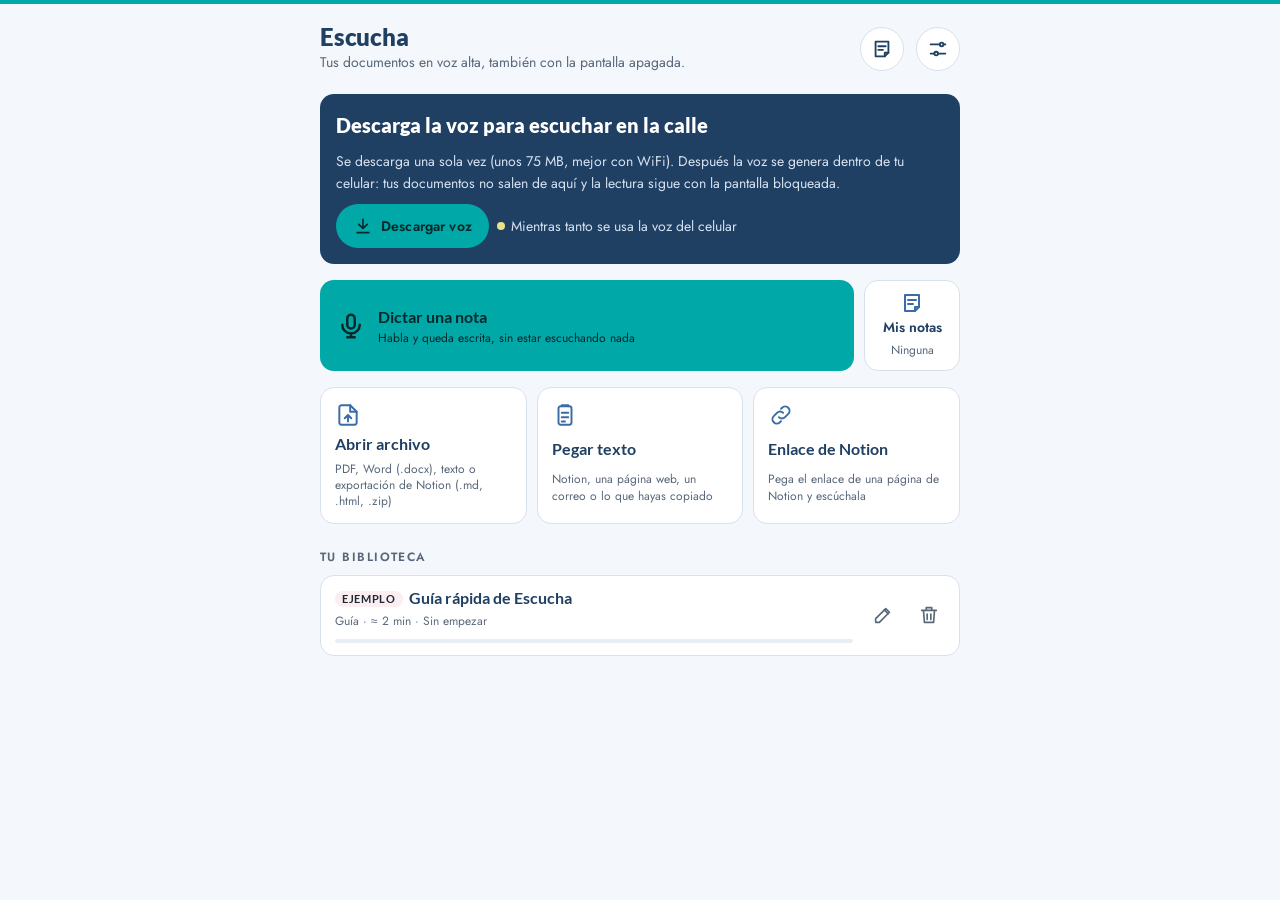
==== commit ec3311d9: "Notas marcadas en el documento y dictado sin estar escuchando - La frase donde dejaste una nota qued" ====
--- a/index.html
+++ b/index.html
@@ -39,6 +39,8 @@
   --resalte-texto: #1d2733;
   --nota: #fbeef1;
   --peligro: #b83227;
+  --sobre-peligro: #ffffff;
+  --nota-fondo: #fbe2de;
   --sobre-marca: #ffffff;
   --sombra: 0 10px 30px rgba(31, 63, 99, 0.14);
   --f-titulo: "Lato", "Helvetica Neue", Arial, sans-serif;
@@ -70,6 +72,8 @@
     --resalte-texto: #fffbe0;
     --nota: #3a2630;
     --peligro: #ff8b7d;
+    --sobre-peligro: #2a0d09;
+    --nota-fondo: #4a2421;
     --sombra: 0 10px 30px rgba(0, 0, 0, 0.45);
     color-scheme: dark;
   }
@@ -91,6 +95,8 @@
   --resalte-texto: #fffbe0;
   --nota: #3a2630;
   --peligro: #ff8b7d;
+  --sobre-peligro: #2a0d09;
+  --nota-fondo: #4a2421;
   --sombra: 0 10px 30px rgba(0, 0, 0, 0.45);
   color-scheme: dark;
 }
@@ -181,6 +187,21 @@
 .texto .q { margin: 0 0 0.9em; padding-left: 14px; border-left: 3px solid var(--rosa); color: var(--texto-2); max-width: 65ch; }
 .or { cursor: pointer; border-radius: 4px; transition: background-color 0.15s; -webkit-box-decoration-break: clone; box-decoration-break: clone; }
 .or:hover { background: var(--superficie-2); }
+.or.con-nota { background: var(--nota-fondo); box-shadow: inset 0 -2px 0 var(--peligro); }
+.tiene-nota { position: relative; }
+.tiene-nota::after { content: ""; position: absolute; left: -10px; top: 0.35em; bottom: 0.35em; width: 3px; border-radius: 2px; background: var(--peligro); }
+.insignia-nota { display: inline-flex; align-items: center; gap: 3px; margin-left: 6px; padding: 2px 8px; border: 0; border-radius: 999px; background: var(--peligro); color: var(--sobre-peligro); font: 600 0.75rem/1.3 var(--f-texto); vertical-align: 0.15em; }
+.insignia-nota svg { width: 13px; height: 13px; }
+.notas-voz { display: grid; grid-template-columns: 1fr auto; gap: 10px; margin-block: 16px 0; }
+.dictar { display: flex; align-items: center; gap: 12px; padding: 14px 16px; border: 0; border-radius: var(--radio); background: var(--turquesa); color: #04282a; text-align: left; min-width: 0; }
+.dictar svg { width: 30px; height: 30px; flex: none; }
+.dictar b { display: block; font-family: var(--f-titulo); font-size: var(--t-base); }
+.dictar small { display: block; font-size: var(--t-xs); line-height: 1.35; }
+.mis-notas { display: grid; place-items: center; gap: 2px; padding: 10px 14px; border: 1px solid var(--borde); border-radius: var(--radio); background: var(--superficie); color: var(--titulo); min-width: 96px; }
+.mis-notas svg { width: 24px; height: 24px; color: var(--azul); }
+.mis-notas b { font-size: var(--t-sm); font-weight: 600; }
+.mis-notas span { font-size: var(--t-xs); color: var(--texto-2); font-variant-numeric: tabular-nums; }
+.filtro-notas { display: flex; flex-wrap: wrap; gap: 8px; align-items: center; justify-content: space-between; margin-top: 8px; font-size: var(--t-sm); color: var(--texto-2); }
 .or.actual { background: var(--resalte); color: var(--resalte-texto); padding: 1px 2px; margin: -1px -2px; }
 
 /* Reproductor */
@@ -283,6 +304,18 @@
     </div>
   </section>
 
+  <section class="notas-voz" aria-label="Notas de voz">
+    <button class="dictar" id="btn-dictar-libre">
+      <svg viewBox="0 0 24 24" fill="none" stroke="currentColor" stroke-width="2" stroke-linecap="round" stroke-linejoin="round"><rect x="9" y="3" width="6" height="11" rx="3"/><path d="M5 11a7 7 0 0 0 14 0M12 18v3M9 21h6"/></svg>
+      <span><b>Dictar una nota</b><small>Habla y queda escrita, sin estar escuchando nada</small></span>
+    </button>
+    <button class="mis-notas" id="btn-ver-notas">
+      <svg viewBox="0 0 24 24" fill="none" stroke="currentColor" stroke-width="2" stroke-linecap="round" stroke-linejoin="round"><path d="M5 4h14v12l-4 4H5z"/><path d="M15 20v-4h4M8 9h8M8 13h5"/></svg>
+      <b>Mis notas</b>
+      <span id="contador-notas-2">Ninguna</span>
+    </button>
+  </section>
+
   <div class="agregar">
     <button id="btn-archivo">
       <svg viewBox="0 0 24 24" fill="none" stroke="currentColor" stroke-width="1.8" stroke-linecap="round" stroke-linejoin="round"><path d="M14 3H6a2 2 0 0 0-2 2v14a2 2 0 0 0 2 2h12a2 2 0 0 0 2-2V9z"/><path d="M14 3v6h6M12 18v-6M9 15l3-3 3 3"/></svg>
@@ -312,6 +345,7 @@
       <svg viewBox="0 0 24 24" fill="none" stroke="currentColor" stroke-width="2" stroke-linecap="round" stroke-linejoin="round"><path d="M15 18l-6-6 6-6"/></svg>
     </button>
     <button class="titulo-doc" id="btn-titulo-doc" aria-label="Cambiar el nombre del documento"><span id="titulo-doc"></span><svg viewBox="0 0 24 24" fill="none" stroke="currentColor" stroke-width="1.8" stroke-linecap="round" stroke-linejoin="round"><path d="M4 20h4L19 9l-4-4L4 16z"/><path d="M13.5 6.5l4 4"/></svg></button>
+    <button class="icono-btn" id="btn-notas-doc" aria-label="Notas de este documento" hidden><svg viewBox="0 0 24 24" fill="none" stroke="currentColor" stroke-width="2" stroke-linecap="round" stroke-linejoin="round"><path d="M5 4h14v12l-4 4H5z"/><path d="M15 20v-4h4M8 9h8M8 13h5"/></svg><span class="contador" id="contador-notas-doc">0</span></button>
     <button class="icono-btn" id="btn-actualizar" aria-label="Actualizar desde Notion" hidden><svg viewBox="0 0 24 24" fill="none" stroke="currentColor" stroke-width="2" stroke-linecap="round" stroke-linejoin="round"><path d="M20 11a8 8 0 0 0-14.3-4.9L4 8"/><path d="M4 4v4h4"/><path d="M4 13a8 8 0 0 0 14.3 4.9L20 16"/><path d="M20 20v-4h-4"/></svg></button>
     <button class="icono-btn" id="btn-ajustes-2" aria-label="Ajustes">
       <svg viewBox="0 0 24 24" fill="none" stroke="currentColor" stroke-width="2" stroke-linecap="round" stroke-linejoin="round"><path d="M4 7h10M18 7h2M4 17h4M12 17h8"/><circle cx="16" cy="7" r="2"/><circle cx="10" cy="17" r="2"/></svg>
@@ -333,6 +367,10 @@
   <div class="fila nueva-nota" style="justify-content: flex-start">
     <button class="btn btn-azul" id="btn-nueva-nota"><svg viewBox="0 0 24 24" fill="none" stroke="currentColor" stroke-width="2" stroke-linecap="round" stroke-linejoin="round"><rect x="9" y="3" width="6" height="11" rx="3"/><path d="M5 11a7 7 0 0 0 14 0M12 18v3M9 21h6"/></svg><span>Nueva nota</span></button>
     <button class="btn btn-borde" id="btn-enviar-todas" hidden>Enviar a Notion</button>
+  </div>
+  <div class="filtro-notas" id="filtro-notas" hidden>
+    <span id="filtro-texto"></span>
+    <button type="button" class="boton-texto" id="btn-todas-notas">Ver todas las notas</button>
   </div>
   <div id="notas"></div>
 </main>
@@ -1800,9 +1838,57 @@
     }
     art.appendChild(frag);
     this.marcada = -1;
+    this.marcasNotas();
+  },
+  // Frases con nota: quedan en rojo con una etiqueta que abre la nota. Si el documento cambió (por ejemplo,
+  // al actualizarlo desde Notion), la nota se ubica por el texto de la frase.
+  notasPorFrase() {
+    const mapa = new Map();
+    if (!Rep.doc) return mapa;
+    for (const n of Notas.lista) {
+      if (n.docId !== Rep.doc.id || n.frase < 0) continue;
+      const k = Rep.frases[n.frase] && Rep.frases[n.frase].x === n.contexto ? n.frase : Rep.frases.findIndex((f) => f.x === n.contexto);
+      if (k < 0) continue;
+      if (!mapa.has(k)) mapa.set(k, []);
+      mapa.get(k).push(n);
+    }
+    return mapa;
+  },
+  marcasNotas() {
+    const art = $('texto');
+    art.querySelectorAll('.insignia-nota').forEach((x) => x.remove());
+    art.querySelectorAll('.con-nota').forEach((x) => x.classList.remove('con-nota'));
+    art.querySelectorAll('.tiene-nota').forEach((x) => x.classList.remove('tiene-nota'));
+    const mapa = this.notasPorFrase();
+    this.notasEnFrase = mapa;
+    let total = 0;
+    for (const [k, notas] of mapa) {
+      const s = art.querySelector(`.or[data-i="${k}"]`);
+      if (!s) continue;
+      total += notas.length;
+      s.classList.add('con-nota');
+      s.parentElement.classList.add('tiene-nota');
+      const b = document.createElement('button');
+      b.type = 'button';
+      b.className = 'insignia-nota';
+      b.dataset.i = k;
+      b.setAttribute('aria-label', notas.length === 1 ? 'Ver la nota de voz de esta frase' : `Ver las ${notas.length} notas de voz de esta frase`);
+      b.innerHTML = '<svg viewBox="0 0 24 24" fill="none" stroke="currentColor" stroke-width="2.4" stroke-linecap="round" stroke-linejoin="round"><rect x="9" y="3" width="6" height="11" rx="3"/><path d="M5 11a7 7 0 0 0 14 0M12 18v3"/></svg>';
+      b.appendChild(document.createTextNode(notas.length === 1 ? 'Nota' : notas.length + ' notas'));
+      s.after(b);
+    }
+    $('contador-notas-doc').textContent = total;
+    $('btn-notas-doc').hidden = !total;
   },
   marcar(k, seguir, ya) {
     const art = $('texto');
+    const conNota = this.notasEnFrase && this.notasEnFrase.has(k);
+    if (!conNota) this.avisoNota = -1;  // al salir de la frase, la próxima vez que pase por ella vuelve a avisar
+    else if (Rep.sonando && k !== this.avisoNota) {
+      this.avisoNota = k;
+      const n = this.notasEnFrase.get(k)[0];
+      avisar('Aquí dejaste una nota: «' + recortar(n.texto || 'nota de audio', 90) + '»', 6000);
+    }
     if (this.marcada >= 0) { const v = art.querySelector(`.or[data-i="${this.marcada}"]`); v && v.classList.remove('actual'); }
     this.marcada = k;
     if (k < 0) return;
@@ -2289,6 +2375,13 @@
   Motor.iniciar().then(() => Rep.generarAdelante()).catch((e) => { Rep.preparando = false; UI.actualizarPreparar(); avisar(e.message); });
 });
 $('texto').addEventListener('click', (e) => {
+  const insignia = e.target.closest('.insignia-nota');
+  if (insignia) {
+    const notas = (UI.notasEnFrase && UI.notasEnFrase.get(+insignia.dataset.i)) || [];
+    if (notas.length === 1) abrirNota(notas[0]);
+    else if (notas.length) VistaNotas.abrir({ docId: Rep.doc.id });
+    return;
+  }
   const s = e.target.closest('.or');
   if (!s) return;
   Rep.irA(+s.dataset.i, true);
@@ -2341,8 +2434,11 @@
   },
   contador() {
     const c = $('contador-notas');
-    c.textContent = this.lista.length;
-    c.hidden = !this.lista.length;
+    const n = this.lista.length;
+    c.textContent = n;
+    c.hidden = !n;
+    $('contador-notas-2').textContent = n ? (n === 1 ? '1 nota' : n + ' notas') : 'Ninguna';
+    if (Rep.doc && !$('vista-lector').hidden) UI.marcasNotas();
   },
   async guardar(n) {
     n.editado = Date.now();
@@ -2394,7 +2490,8 @@
       id: nuevoId(), docId: f ? Rep.doc.id : '', docTitulo: f ? Rep.doc.titulo : '', frase: f ? Rep.i : -1,
       contexto: f ? f.x : '', texto: '', audio: null, tipoAudio: '', creado: Date.now(), enviada: null,
     };
-    $('dictado-sobre').textContent = f ? `Sobre «${Rep.doc.titulo}»: «${recortar(f.x, 120)}»` : 'Nota sin documento';
+    $('dictado-sobre').textContent = f ? `Sobre «${Rep.doc.titulo}»: «${recortar(f.x, 120)}»` : 'Nota libre: no está unida a ningún documento.';
+    $('dictado-guardar').textContent = this.retomar ? 'Guardar y seguir' : 'Guardar';
     $('dictado-texto').value = '';
     mostrarAudio($('dictado-audio'), null);
     $('hoja-dictado').hidden = false;
@@ -2457,7 +2554,7 @@
       return this.grabar('No pude convertir la voz a texto aquí. Te grabo la nota en audio: habla ahora.');
     }
     if (!texto) { this.estado('', 'No te escuché. Toca el micrófono para intentarlo otra vez.'); return; }
-    this.guardarYSeguir('Nota guardada.');
+    this.guardarYSeguir(this.nota.docId ? 'Nota guardada en «Mis notas» y marcada en rojo en el documento.' : 'Nota guardada en «Mis notas».');
   },
   async grabar(mensaje) {
     if (!navigator.mediaDevices || !navigator.mediaDevices.getUserMedia || !window.MediaRecorder) {
@@ -2489,7 +2586,7 @@
       this.nota.tipoAudio = blob.type;
       this.nota.duracion = Math.round((Date.now() - inicio) / 1000);
       mostrarAudio($('dictado-audio'), this.nota);
-      this.guardarYSeguir('Nota de audio guardada. Si quieres, escribe su texto.');
+      this.guardarYSeguir('Nota de audio guardada en «Mis notas». Si quieres, escribe su texto.');
     };
     mr.start();
     this.grabadora = mr;
@@ -2504,6 +2601,7 @@
   // Guarda de una vez y, si se estaba escuchando, sigue leyendo a los pocos segundos.
   async guardarYSeguir(mensaje) {
     this.nota.texto = $('dictado-texto').value.trim();
+    if (this.nota.docId) UI.avisoNota = this.nota.frase;  // no avisar de la nota que se acaba de dejar
     await Notas.guardar(this.nota);
     let quedan = 3;
     const contar = () => {
@@ -2572,7 +2670,7 @@
   const n = Dictado.nota;
   Dictado.detener();
   n.texto = $('dictado-texto').value.trim();
-  if (n.texto || n.audio) { await Notas.guardar(n); avisar('Nota guardada.'); }
+  if (n.texto || n.audio) { await Notas.guardar(n); avisar(n.docId ? 'Nota guardada. Quedó marcada en rojo en el documento.' : 'Nota guardada en «Mis notas».'); }
   Dictado.cerrar(true);
 });
 $('dictado-descartar').addEventListener('click', async () => {
@@ -2584,24 +2682,43 @@
 
 // Vista de notas
 const VistaNotas = {
-  abrir() {
+  filtro: null,
+  desdeLector: false,
+  abrir(filtro = null) {
     Rep.pausar();
+    this.filtro = filtro;
+    this.desdeLector = !$('vista-lector').hidden;
     $('vista-biblioteca').hidden = true;
+    $('vista-lector').hidden = true;
+    $('reproductor').hidden = true;
     $('vista-notas').hidden = false;
     this.pintar();
     window.scrollTo(0, 0);
   },
   cerrar() {
     $('vista-notas').hidden = true;
-    $('vista-biblioteca').hidden = false;
+    if (this.desdeLector && Rep.doc) {
+      $('vista-lector').hidden = false;
+      $('reproductor').hidden = false;
+      UI.marcasNotas();
+      UI.marcar(Rep.i, true, true);
+    } else {
+      $('vista-biblioteca').hidden = false;
+    }
+    this.desdeLector = false;
     window.scrollTo(0, 0);
   },
   pintar() {
     const caja = $('notas');
     caja.textContent = '';
+    const doc = this.filtro && UI.docs.find((d) => d.id === this.filtro.docId);
+    $('filtro-notas').hidden = !doc;
+    if (doc) $('filtro-texto').textContent = 'Notas de «' + recortar(doc.titulo, 40) + '»';
+    const lista = doc ? Notas.lista.filter((n) => n.docId === doc.id) : Notas.lista;
+    this.visibles = lista;
     $('btn-enviar-todas').hidden = EN_CLAUDE || !Notion.conectado() || !Notas.lista.some((n) => !n.enviada && n.texto);
-    $('btn-compartir-notas').hidden = !Notas.lista.length;
-    if (!Notas.lista.length) {
+    $('btn-compartir-notas').hidden = !lista.length;
+    if (!lista.length) {
       const p = document.createElement('p');
       p.className = 'vacio';
       p.textContent = 'Todavía no tienes notas. Mientras escuchas un documento, toca el micrófono del reproductor y di tu nota: la lectura se pausa, la nota se guarda y la lectura sigue.';
@@ -2611,7 +2728,7 @@
     const hoy = new Date().toDateString();
     const ayer = new Date(Date.now() - 864e5).toDateString();
     let dia = '', ul = null;
-    for (const n of Notas.lista) {
+    for (const n of lista) {
       const d = new Date(n.creado);
       const etiqueta = d.toDateString() === hoy ? 'Hoy' : d.toDateString() === ayer ? 'Ayer' : d.toLocaleDateString('es-CO', { weekday: 'long', day: 'numeric', month: 'long' });
       if (etiqueta !== dia) {
@@ -2698,7 +2815,11 @@
 $('btn-notas').addEventListener('click', () => VistaNotas.abrir());
 $('btn-volver-notas').addEventListener('click', () => VistaNotas.cerrar());
 $('btn-nueva-nota').addEventListener('click', () => Dictado.abrir(true));
-$('btn-compartir-notas').addEventListener('click', () => compartirTexto('Notas de voz', Notas.lista.map(Notas.comoTexto).join('\n\n')));
+$('btn-compartir-notas').addEventListener('click', () => compartirTexto('Notas de voz', (VistaNotas.visibles || Notas.lista).map(Notas.comoTexto).join('\n\n')));
+$('btn-dictar-libre').addEventListener('click', () => Dictado.abrir(true));
+$('btn-ver-notas').addEventListener('click', () => VistaNotas.abrir());
+$('btn-notas-doc').addEventListener('click', () => { if (Rep.doc) VistaNotas.abrir({ docId: Rep.doc.id }); });
+$('btn-todas-notas').addEventListener('click', () => { VistaNotas.filtro = null; VistaNotas.pintar(); });
 $('btn-enviar-todas').addEventListener('click', async () => {
   const pendientes = Notas.lista.filter((n) => !n.enviada && n.texto);
   const sinDestino = pendientes.find((n) => !destinoNotion(n));
